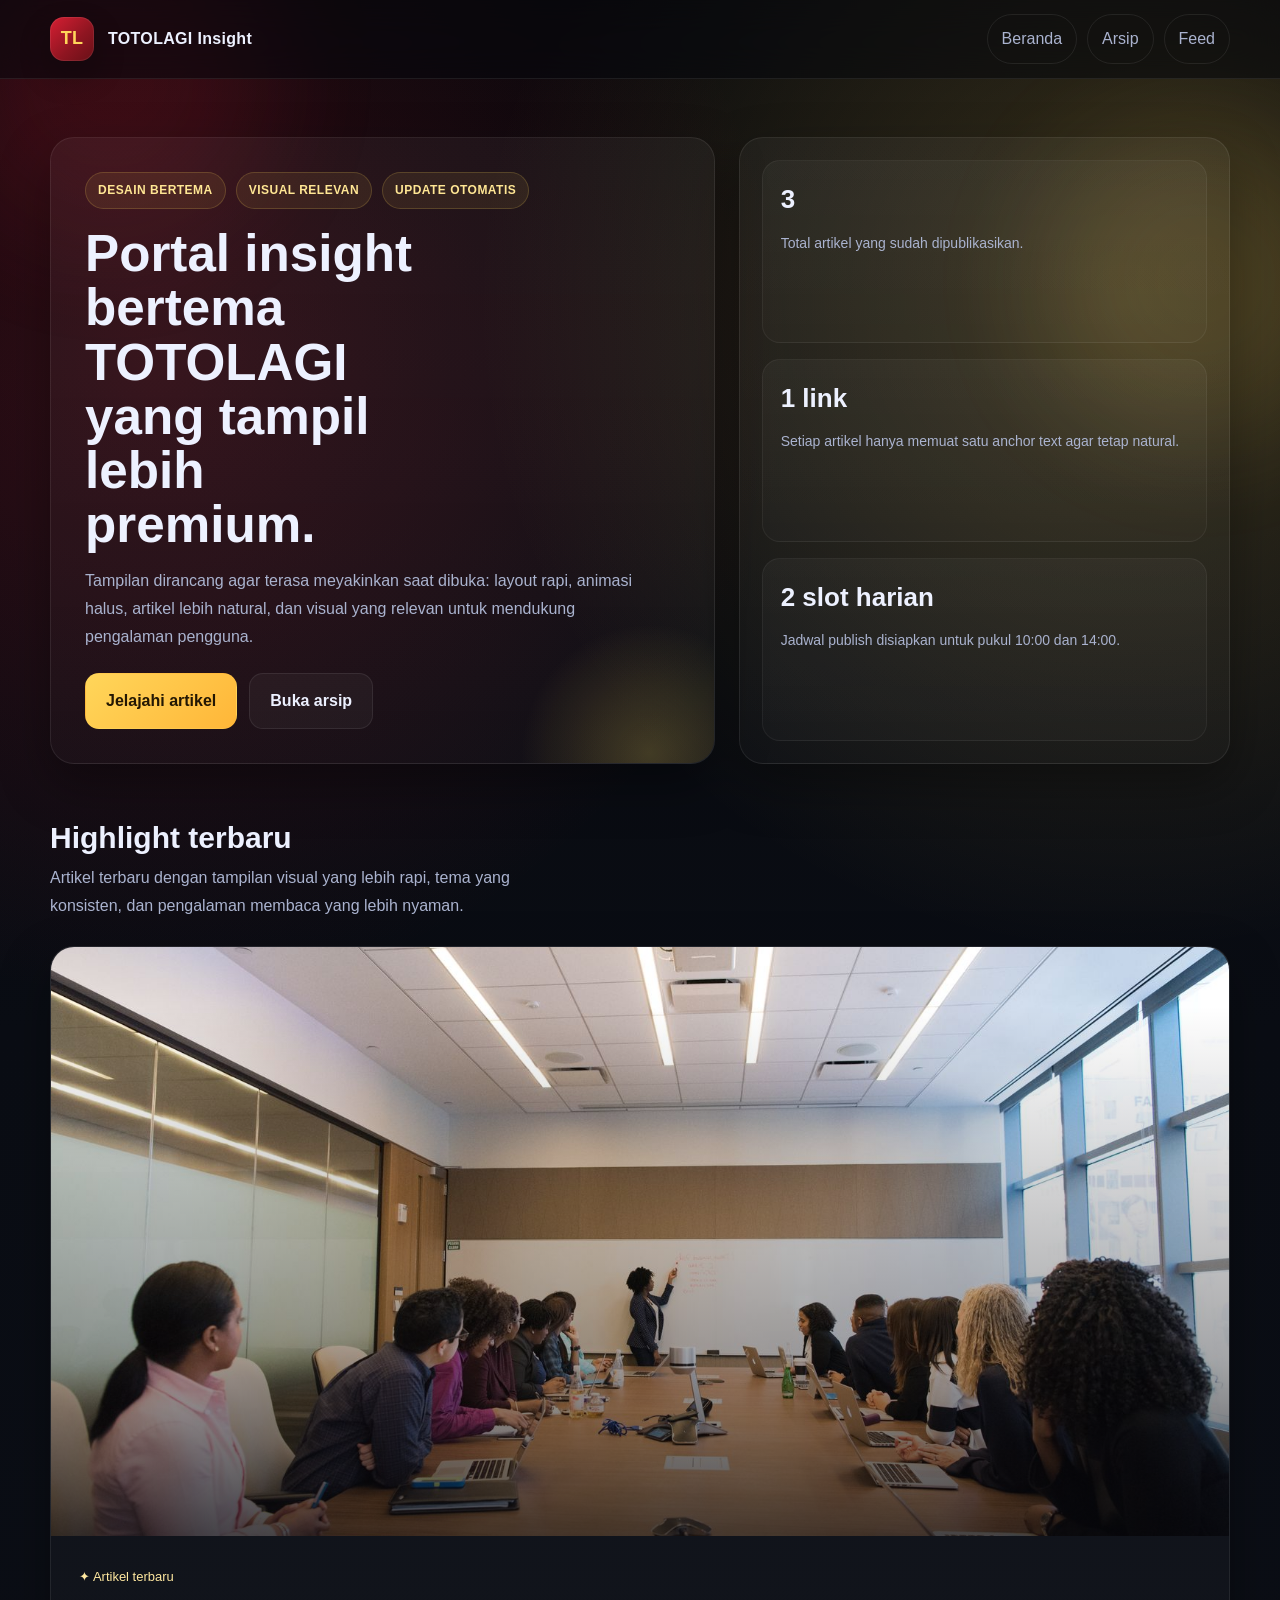
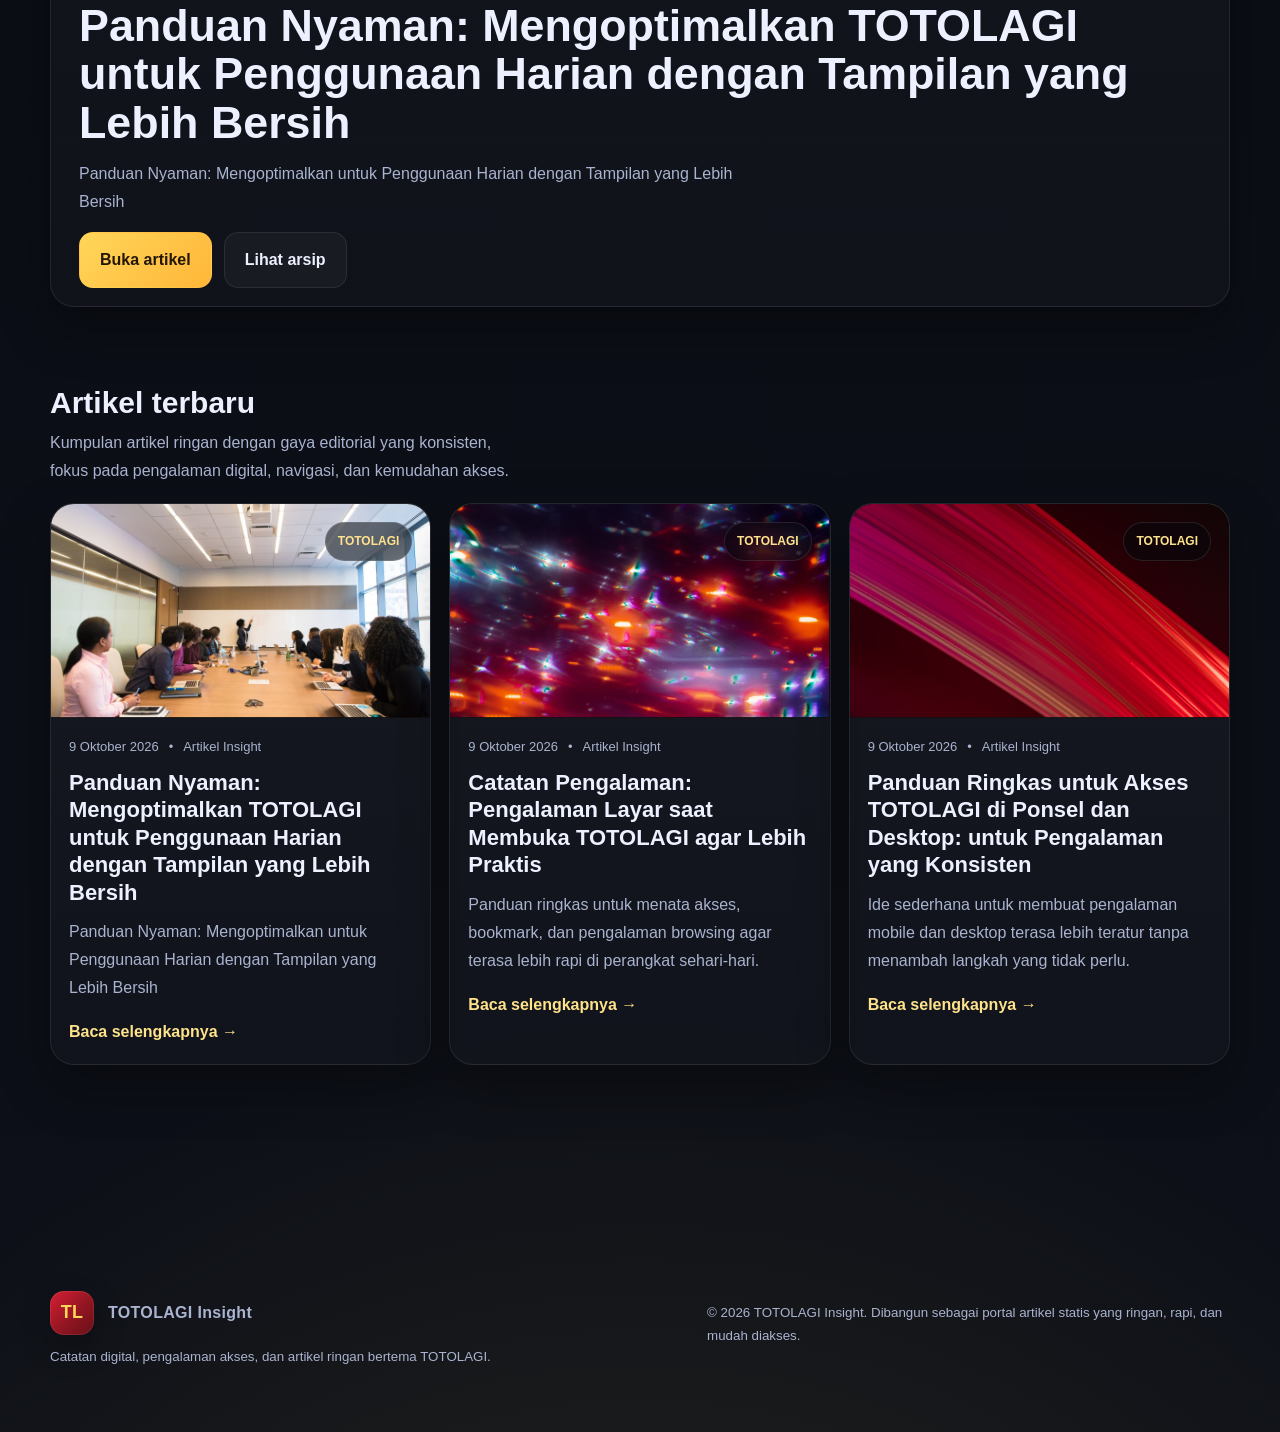
==== index.html @ 8c3c1cea "Publish: Panduan Nyaman: Mengoptimalkan TOTOLAGI untuk Penggunaan Harian dengan Tampilan yang Lebih " ====
<!doctype html><html lang="id-ID"><head><meta charset="utf-8"><meta name="viewport" content="width=device-width,initial-scale=1"><title>TOTOLAGI Insight</title><meta name="description" content="Portal artikel bertema TOTOLAGI dengan tampilan yang rapi, visual relevan, dan pengalaman membaca yang ringan."><meta name="robots" content="index,follow,max-image-preview:large,max-snippet:-1,max-video-preview:-1"><link rel="canonical" href="https://pphokipromo.github.io/bl/"><meta property="og:type" content="article"><meta property="og:title" content="TOTOLAGI Insight"><meta property="og:description" content="Portal artikel bertema TOTOLAGI dengan tampilan yang rapi, visual relevan, dan pengalaman membaca yang ringan."><meta property="og:url" content="https://pphokipromo.github.io/bl/"><meta property="og:image" content="https://pphokipromo.github.io/bl/assets/images/visual-003.jpg"><meta property="og:site_name" content="TOTOLAGI Insight"><meta name="twitter:card" content="summary_large_image"><meta name="twitter:title" content="TOTOLAGI Insight"><meta name="twitter:description" content="Portal artikel bertema TOTOLAGI dengan tampilan yang rapi, visual relevan, dan pengalaman membaca yang ringan."><meta name="twitter:image" content="https://pphokipromo.github.io/bl/assets/images/visual-003.jpg"><link rel="icon" href="https://pphokipromo.github.io/bl/assets/favicon.svg"><link rel="stylesheet" href="https://pphokipromo.github.io/bl/assets/style.css"></head><body><div class="progress"></div><header class="topbar"><div class="wrap nav"><a class="brand" href="https://pphokipromo.github.io/bl/"><span class="logo">TL</span><span>TOTOLAGI Insight</span></a><nav class="navlinks"><a href="https://pphokipromo.github.io/bl/">Beranda</a><a href="https://pphokipromo.github.io/bl/arsip.html">Arsip</a><a href="https://pphokipromo.github.io/bl/feed.xml">Feed</a></nav></div></header><main><section class="hero"><div class="wrap hero-grid"><div class="hero-main reveal"><div class="badges"><span>Desain bertema</span><span>Visual relevan</span><span>Update otomatis</span></div><h1>Portal insight bertema TOTOLAGI yang tampil lebih premium.</h1><p>Tampilan dirancang agar terasa meyakinkan saat dibuka: layout rapi, animasi halus, artikel lebih natural, dan visual yang relevan untuk mendukung pengalaman pengguna.</p><div class="hero-cta"><a class="btn btn-primary" href="#artikel">Jelajahi artikel</a><a class="btn btn-secondary" href="https://pphokipromo.github.io/bl/arsip.html">Buka arsip</a></div></div><div class="hero-side reveal"><div class="metric"><b>3</b><span>Total artikel yang sudah dipublikasikan.</span></div><div class="metric"><b>1 link</b><span>Setiap artikel hanya memuat satu anchor text agar tetap natural.</span></div><div class="metric"><b>2 slot harian</b><span>Jadwal publish disiapkan untuk pukul 10:00 dan 14:00.</span></div></div></div></section><section class="section wrap"><div class="section-head"><div><h2>Highlight terbaru</h2><p>Artikel terbaru dengan tampilan visual yang lebih rapi, tema yang konsisten, dan pengalaman membaca yang lebih nyaman.</p></div></div><div class="article-shell reveal"><div class="article-cover"><img src="https://pphokipromo.github.io/bl/assets/images/visual-003.jpg" alt="Panduan Nyaman: Mengoptimalkan TOTOLAGI untuk Penggunaan Harian dengan Tampilan yang Lebih Bersih"></div><div class="article-head"><div class="kicker">✦ Artikel terbaru</div><h1>Panduan Nyaman: Mengoptimalkan TOTOLAGI untuk Penggunaan Harian dengan Tampilan yang Lebih Bersih</h1><p class="dek">Panduan Nyaman: Mengoptimalkan untuk Penggunaan Harian dengan Tampilan yang Lebih Bersih</p><div class="hero-cta" style="margin-top:16px"><a class="btn btn-primary" href="https://pphokipromo.github.io/bl/posts/panduan-nyaman-mengoptimalkan-totolagi-untuk-penggunaan-harian-dengan-tampilan-yang-lebih-bersih.html">Buka artikel</a><a class="btn btn-secondary" href="https://pphokipromo.github.io/bl/arsip.html">Lihat arsip</a></div></div></div></section><section class="section wrap" id="artikel"><div class="section-head"><div><h2>Artikel terbaru</h2><p>Kumpulan artikel ringan dengan gaya editorial yang konsisten, fokus pada pengalaman digital, navigasi, dan kemudahan akses.</p></div></div><div class="grid"><article class="card reveal"><a href="https://pphokipromo.github.io/bl/posts/panduan-nyaman-mengoptimalkan-totolagi-untuk-penggunaan-harian-dengan-tampilan-yang-lebih-bersih.html"><div class="thumb"><div class="float-chip"><span>TOTOLAGI</span></div><img loading="lazy" src="https://pphokipromo.github.io/bl/assets/images/visual-003.jpg" alt="Panduan Nyaman: Mengoptimalkan TOTOLAGI untuk Penggunaan Harian dengan Tampilan yang Lebih Bersih"></div><div class="card-body"><div class="meta"><span>9 Oktober 2026</span><span>•</span><span>Artikel Insight</span></div><h3 class="title">Panduan Nyaman: Mengoptimalkan TOTOLAGI untuk Penggunaan Harian dengan Tampilan yang Lebih Bersih</h3><p class="excerpt">Panduan Nyaman: Mengoptimalkan untuk Penggunaan Harian dengan Tampilan yang Lebih Bersih</p><span class="read">Baca selengkapnya →</span></div></a></article><article class="card reveal"><a href="https://pphokipromo.github.io/bl/posts/catatan-pengalaman-pengalaman-layar-saat-membuka-totolagi-agar-lebih-praktis.html"><div class="thumb"><div class="float-chip"><span>TOTOLAGI</span></div><img loading="lazy" src="https://pphokipromo.github.io/bl/assets/images/visual-02.jpg" alt="Catatan Pengalaman: Pengalaman Layar saat Membuka TOTOLAGI agar Lebih Praktis"></div><div class="card-body"><div class="meta"><span>9 Oktober 2026</span><span>•</span><span>Artikel Insight</span></div><h3 class="title">Catatan Pengalaman: Pengalaman Layar saat Membuka TOTOLAGI agar Lebih Praktis</h3><p class="excerpt">Panduan ringkas untuk menata akses, bookmark, dan pengalaman browsing agar terasa lebih rapi di perangkat sehari-hari.</p><span class="read">Baca selengkapnya →</span></div></a></article><article class="card reveal"><a href="https://pphokipromo.github.io/bl/posts/panduan-ringkas-untuk-akses-totolagi-di-ponsel-dan-desktop-untuk-pengalaman-yang-konsisten.html"><div class="thumb"><div class="float-chip"><span>TOTOLAGI</span></div><img loading="lazy" src="https://pphokipromo.github.io/bl/assets/images/visual-01.jpg" alt="Panduan Ringkas untuk Akses TOTOLAGI di Ponsel dan Desktop: untuk Pengalaman yang Konsisten"></div><div class="card-body"><div class="meta"><span>9 Oktober 2026</span><span>•</span><span>Artikel Insight</span></div><h3 class="title">Panduan Ringkas untuk Akses TOTOLAGI di Ponsel dan Desktop: untuk Pengalaman yang Konsisten</h3><p class="excerpt">Ide sederhana untuk membuat pengalaman mobile dan desktop terasa lebih teratur tanpa menambah langkah yang tidak perlu.</p><span class="read">Baca selengkapnya →</span></div></a></article></div><div class="cta-band reveal"><div><h3>Tampilan yang lebih rapi, ritme yang lebih natural</h3><p>Setiap halaman dibuat agar ringan dibuka, mudah dibaca, dan tetap terasa tematik.</p></div><a class="btn btn-primary" href="https://pphokipromo.github.io/bl/arsip.html">Lihat semua artikel</a></div></section></main><footer class="footer"><div class="wrap footer-grid"><div><div class="brand"><span class="logo">TL</span><span>TOTOLAGI Insight</span></div><small>Catatan digital, pengalaman akses, dan artikel ringan bertema TOTOLAGI.</small></div><div><small>© 2026 TOTOLAGI Insight. Dibangun sebagai portal artikel statis yang ringan, rapi, dan mudah diakses.</small></div></div></footer><script src="https://pphokipromo.github.io/bl/assets/app.js"></script></body></html>
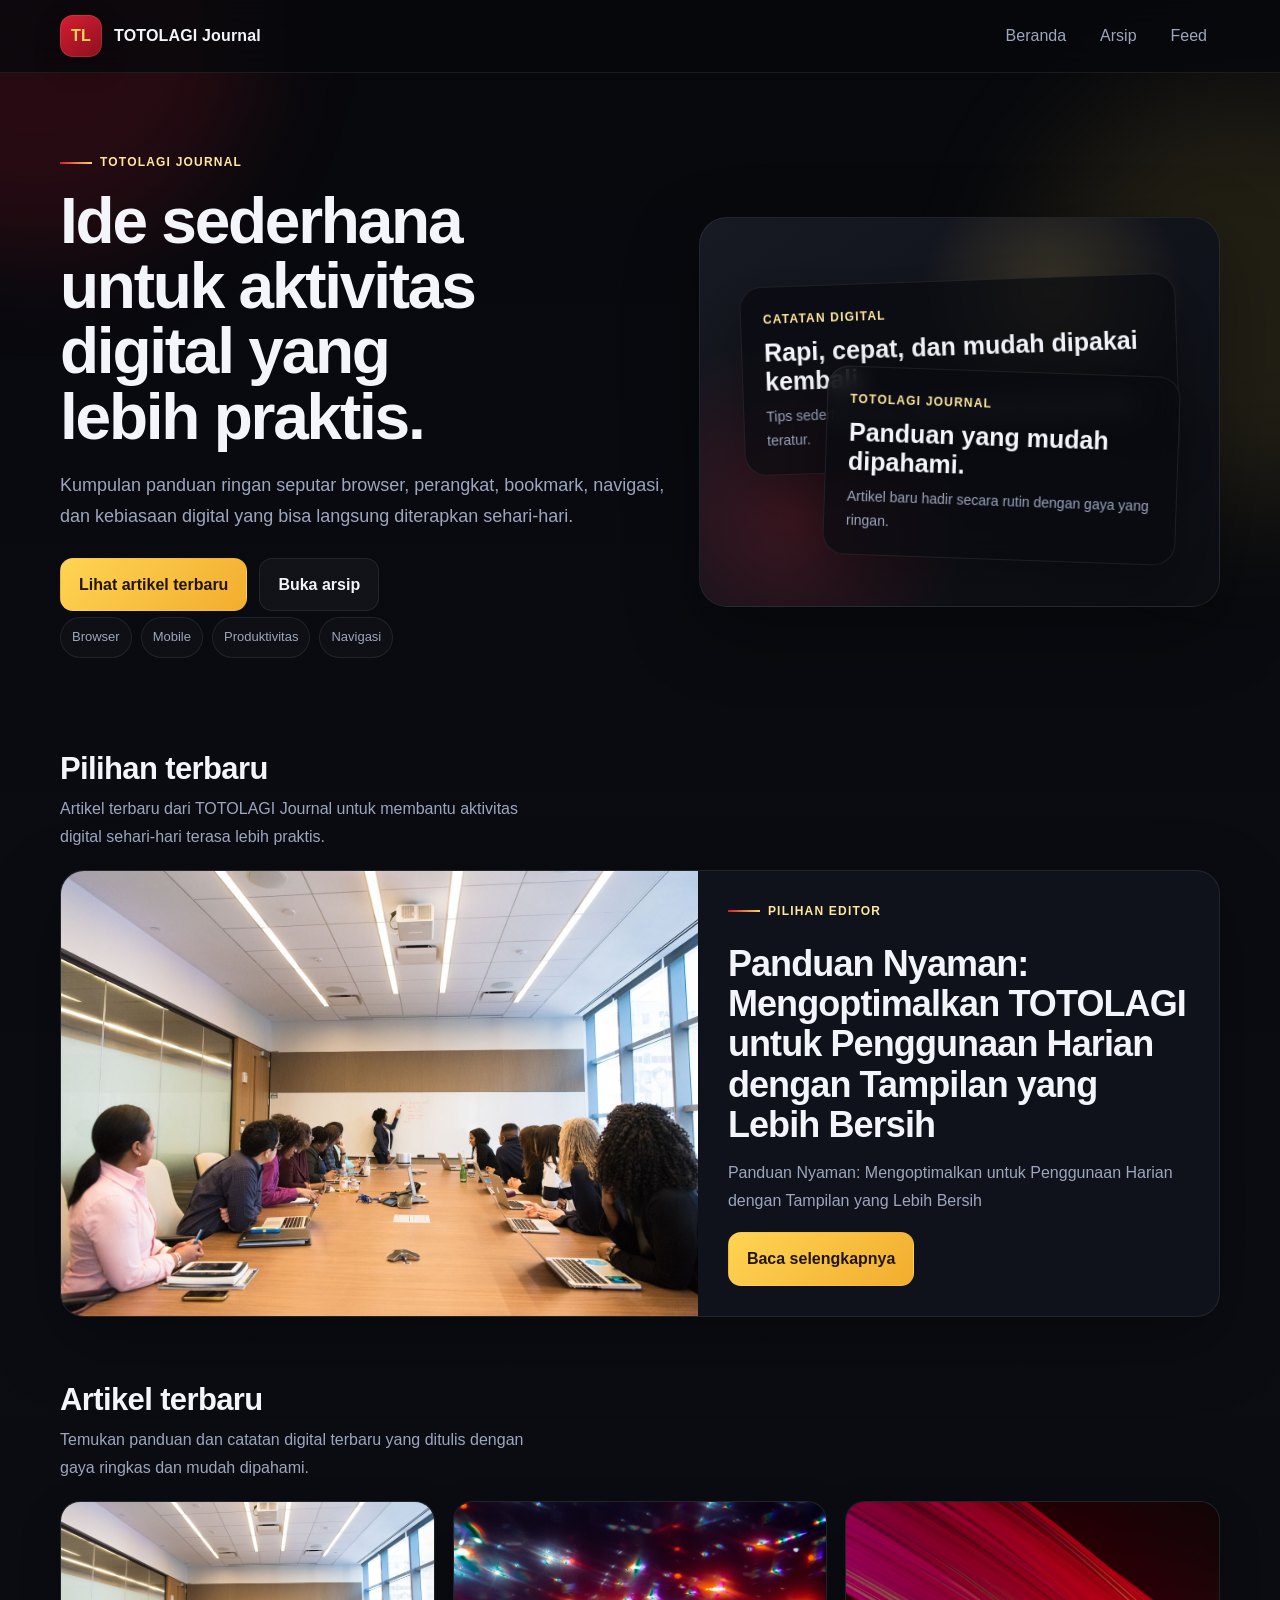
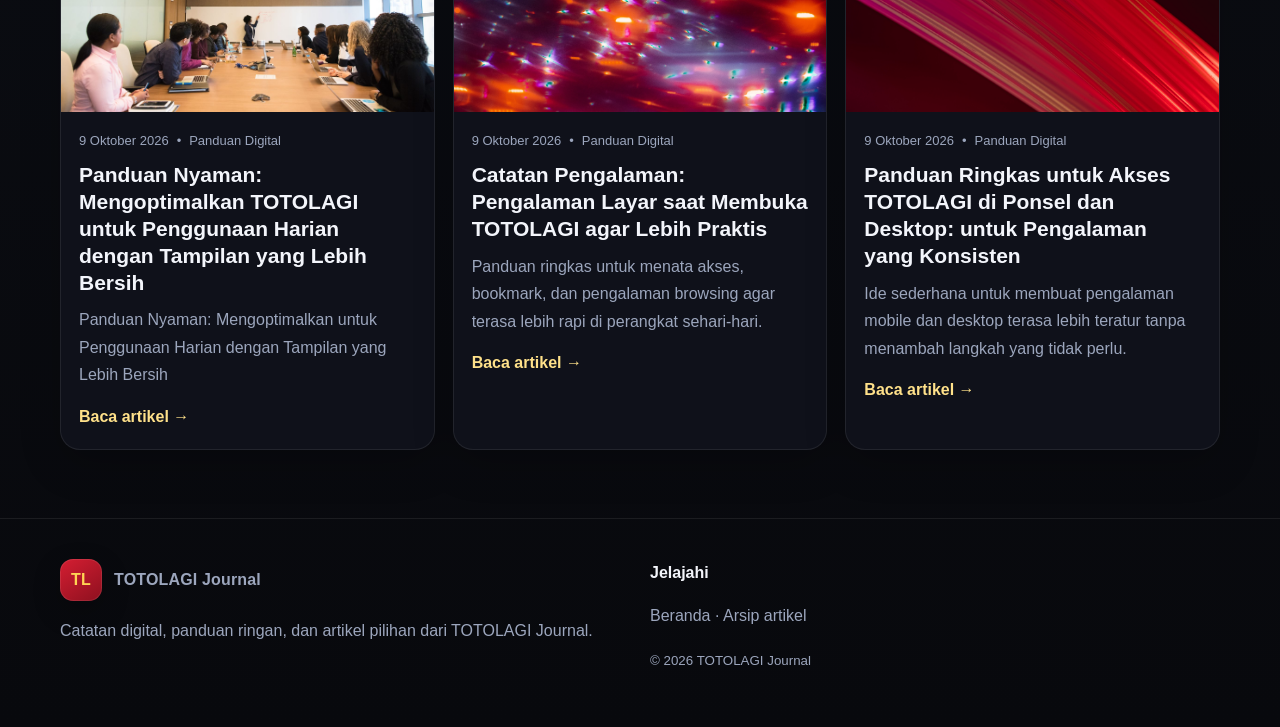
==== commit 192da7b7: "Rebuild public site design" ====
--- a/index.html
+++ b/index.html
@@ -1 +1 @@
-<!doctype html><html lang="id-ID"><head><meta charset="utf-8"><meta name="viewport" content="width=device-width,initial-scale=1"><title>TOTOLAGI Insight</title><meta name="description" content="Portal artikel bertema TOTOLAGI dengan tampilan yang rapi, visual relevan, dan pengalaman membaca yang ringan."><meta name="robots" content="index,follow,max-image-preview:large,max-snippet:-1,max-video-preview:-1"><link rel="canonical" href="https://pphokipromo.github.io/bl/"><meta property="og:type" content="article"><meta property="og:title" content="TOTOLAGI Insight"><meta property="og:description" content="Portal artikel bertema TOTOLAGI dengan tampilan yang rapi, visual relevan, dan pengalaman membaca yang ringan."><meta property="og:url" content="https://pphokipromo.github.io/bl/"><meta property="og:image" content="https://pphokipromo.github.io/bl/assets/images/visual-003.jpg"><meta property="og:site_name" content="TOTOLAGI Insight"><meta name="twitter:card" content="summary_large_image"><meta name="twitter:title" content="TOTOLAGI Insight"><meta name="twitter:description" content="Portal artikel bertema TOTOLAGI dengan tampilan yang rapi, visual relevan, dan pengalaman membaca yang ringan."><meta name="twitter:image" content="https://pphokipromo.github.io/bl/assets/images/visual-003.jpg"><link rel="icon" href="https://pphokipromo.github.io/bl/assets/favicon.svg"><link rel="stylesheet" href="https://pphokipromo.github.io/bl/assets/style.css"></head><body><div class="progress"></div><header class="topbar"><div class="wrap nav"><a class="brand" href="https://pphokipromo.github.io/bl/"><span class="logo">TL</span><span>TOTOLAGI Insight</span></a><nav class="navlinks"><a href="https://pphokipromo.github.io/bl/">Beranda</a><a href="https://pphokipromo.github.io/bl/arsip.html">Arsip</a><a href="https://pphokipromo.github.io/bl/feed.xml">Feed</a></nav></div></header><main><section class="hero"><div class="wrap hero-grid"><div class="hero-main reveal"><div class="badges"><span>Desain bertema</span><span>Visual relevan</span><span>Update otomatis</span></div><h1>Portal insight bertema TOTOLAGI yang tampil lebih premium.</h1><p>Tampilan dirancang agar terasa meyakinkan saat dibuka: layout rapi, animasi halus, artikel lebih natural, dan visual yang relevan untuk mendukung pengalaman pengguna.</p><div class="hero-cta"><a class="btn btn-primary" href="#artikel">Jelajahi artikel</a><a class="btn btn-secondary" href="https://pphokipromo.github.io/bl/arsip.html">Buka arsip</a></div></div><div class="hero-side reveal"><div class="metric"><b>3</b><span>Total artikel yang sudah dipublikasikan.</span></div><div class="metric"><b>1 link</b><span>Setiap artikel hanya memuat satu anchor text agar tetap natural.</span></div><div class="metric"><b>2 slot harian</b><span>Jadwal publish disiapkan untuk pukul 10:00 dan 14:00.</span></div></div></div></section><section class="section wrap"><div class="section-head"><div><h2>Highlight terbaru</h2><p>Artikel terbaru dengan tampilan visual yang lebih rapi, tema yang konsisten, dan pengalaman membaca yang lebih nyaman.</p></div></div><div class="article-shell reveal"><div class="article-cover"><img src="https://pphokipromo.github.io/bl/assets/images/visual-003.jpg" alt="Panduan Nyaman: Mengoptimalkan TOTOLAGI untuk Penggunaan Harian dengan Tampilan yang Lebih Bersih"></div><div class="article-head"><div class="kicker">✦ Artikel terbaru</div><h1>Panduan Nyaman: Mengoptimalkan TOTOLAGI untuk Penggunaan Harian dengan Tampilan yang Lebih Bersih</h1><p class="dek">Panduan Nyaman: Mengoptimalkan untuk Penggunaan Harian dengan Tampilan yang Lebih Bersih</p><div class="hero-cta" style="margin-top:16px"><a class="btn btn-primary" href="https://pphokipromo.github.io/bl/posts/panduan-nyaman-mengoptimalkan-totolagi-untuk-penggunaan-harian-dengan-tampilan-yang-lebih-bersih.html">Buka artikel</a><a class="btn btn-secondary" href="https://pphokipromo.github.io/bl/arsip.html">Lihat arsip</a></div></div></div></section><section class="section wrap" id="artikel"><div class="section-head"><div><h2>Artikel terbaru</h2><p>Kumpulan artikel ringan dengan gaya editorial yang konsisten, fokus pada pengalaman digital, navigasi, dan kemudahan akses.</p></div></div><div class="grid"><article class="card reveal"><a href="https://pphokipromo.github.io/bl/posts/panduan-nyaman-mengoptimalkan-totolagi-untuk-penggunaan-harian-dengan-tampilan-yang-lebih-bersih.html"><div class="thumb"><div class="float-chip"><span>TOTOLAGI</span></div><img loading="lazy" src="https://pphokipromo.github.io/bl/assets/images/visual-003.jpg" alt="Panduan Nyaman: Mengoptimalkan TOTOLAGI untuk Penggunaan Harian dengan Tampilan yang Lebih Bersih"></div><div class="card-body"><div class="meta"><span>9 Oktober 2026</span><span>•</span><span>Artikel Insight</span></div><h3 class="title">Panduan Nyaman: Mengoptimalkan TOTOLAGI untuk Penggunaan Harian dengan Tampilan yang Lebih Bersih</h3><p class="excerpt">Panduan Nyaman: Mengoptimalkan untuk Penggunaan Harian dengan Tampilan yang Lebih Bersih</p><span class="read">Baca selengkapnya →</span></div></a></article><article class="card reveal"><a href="https://pphokipromo.github.io/bl/posts/catatan-pengalaman-pengalaman-layar-saat-membuka-totolagi-agar-lebih-praktis.html"><div class="thumb"><div class="float-chip"><span>TOTOLAGI</span></div><img loading="lazy" src="https://pphokipromo.github.io/bl/assets/images/visual-02.jpg" alt="Catatan Pengalaman: Pengalaman Layar saat Membuka TOTOLAGI agar Lebih Praktis"></div><div class="card-body"><div class="meta"><span>9 Oktober 2026</span><span>•</span><span>Artikel Insight</span></div><h3 class="title">Catatan Pengalaman: Pengalaman Layar saat Membuka TOTOLAGI agar Lebih Praktis</h3><p class="excerpt">Panduan ringkas untuk menata akses, bookmark, dan pengalaman browsing agar terasa lebih rapi di perangkat sehari-hari.</p><span class="read">Baca selengkapnya →</span></div></a></article><article class="card reveal"><a href="https://pphokipromo.github.io/bl/posts/panduan-ringkas-untuk-akses-totolagi-di-ponsel-dan-desktop-untuk-pengalaman-yang-konsisten.html"><div class="thumb"><div class="float-chip"><span>TOTOLAGI</span></div><img loading="lazy" src="https://pphokipromo.github.io/bl/assets/images/visual-01.jpg" alt="Panduan Ringkas untuk Akses TOTOLAGI di Ponsel dan Desktop: untuk Pengalaman yang Konsisten"></div><div class="card-body"><div class="meta"><span>9 Oktober 2026</span><span>•</span><span>Artikel Insight</span></div><h3 class="title">Panduan Ringkas untuk Akses TOTOLAGI di Ponsel dan Desktop: untuk Pengalaman yang Konsisten</h3><p class="excerpt">Ide sederhana untuk membuat pengalaman mobile dan desktop terasa lebih teratur tanpa menambah langkah yang tidak perlu.</p><span class="read">Baca selengkapnya →</span></div></a></article></div><div class="cta-band reveal"><div><h3>Tampilan yang lebih rapi, ritme yang lebih natural</h3><p>Setiap halaman dibuat agar ringan dibuka, mudah dibaca, dan tetap terasa tematik.</p></div><a class="btn btn-primary" href="https://pphokipromo.github.io/bl/arsip.html">Lihat semua artikel</a></div></section></main><footer class="footer"><div class="wrap footer-grid"><div><div class="brand"><span class="logo">TL</span><span>TOTOLAGI Insight</span></div><small>Catatan digital, pengalaman akses, dan artikel ringan bertema TOTOLAGI.</small></div><div><small>© 2026 TOTOLAGI Insight. Dibangun sebagai portal artikel statis yang ringan, rapi, dan mudah diakses.</small></div></div></footer><script src="https://pphokipromo.github.io/bl/assets/app.js"></script></body></html>+<!doctype html><html lang="id-ID"><head><meta charset="utf-8"><meta name="viewport" content="width=device-width,initial-scale=1"><title>TOTOLAGI Journal — Panduan & Catatan Digital</title><meta name="description" content="Panduan ringan, catatan digital, dan artikel pilihan untuk pengalaman online yang lebih praktis."><meta name="robots" content="index,follow,max-image-preview:large,max-snippet:-1,max-video-preview:-1"><link rel="canonical" href="https://pphokipromo.github.io/bl/"><meta property="og:type" content="article"><meta property="og:title" content="TOTOLAGI Journal"><meta property="og:description" content="Panduan ringan, catatan digital, dan artikel pilihan untuk pengalaman online yang lebih praktis."><meta property="og:url" content="https://pphokipromo.github.io/bl/"><meta property="og:image" content="https://pphokipromo.github.io/bl/assets/images/visual-003.jpg"><meta property="og:site_name" content="TOTOLAGI Journal"><meta name="twitter:card" content="summary_large_image"><link rel="icon" href="https://pphokipromo.github.io/bl/assets/favicon.svg"><link rel="stylesheet" href="https://pphokipromo.github.io/bl/assets/style.css?v=9323d5d857"></head><body><div class="progress"></div><header class="topbar"><div class="wrap nav"><a class="brand" href="https://pphokipromo.github.io/bl/"><span class="brandmark">TL</span><span>TOTOLAGI Journal</span></a><nav class="navlinks"><a href="https://pphokipromo.github.io/bl/">Beranda</a><a href="https://pphokipromo.github.io/bl/arsip.html">Arsip</a><a href="https://pphokipromo.github.io/bl/feed.xml">Feed</a></nav></div></header><main><section class="hero"><div class="wrap hero-grid"><div class="reveal"><div class="eyebrow">TOTOLAGI Journal</div><h1>Ide sederhana untuk aktivitas digital yang lebih praktis.</h1><p>Kumpulan panduan ringan seputar browser, perangkat, bookmark, navigasi, dan kebiasaan digital yang bisa langsung diterapkan sehari-hari.</p><div class="hero-actions"><a class="btn btn-primary" href="#artikel">Lihat artikel terbaru</a><a class="btn btn-ghost" href="https://pphokipromo.github.io/bl/arsip.html">Buka arsip</a></div><div class="topic-row"><span class="topic">Browser</span><span class="topic">Mobile</span><span class="topic">Produktivitas</span><span class="topic">Navigasi</span></div></div><div class="hero-visual reveal"><div class="visual-card"><div class="visual-label">Catatan digital</div><h3>Rapi, cepat, dan mudah dipakai kembali.</h3><p>Tips sederhana untuk membuat aktivitas online terasa lebih teratur.</p></div><div class="visual-card small"><div class="visual-label">TOTOLAGI Journal</div><h3>Panduan yang mudah dipahami.</h3><p>Artikel baru hadir secara rutin dengan gaya yang ringan.</p></div></div></div></section><section class="section wrap"><div class="section-head"><div><h2>Pilihan terbaru</h2><p>Artikel terbaru dari TOTOLAGI Journal untuk membantu aktivitas digital sehari-hari terasa lebih praktis.</p></div></div><article class="featured reveal"><div class="featured-media"><img src="https://pphokipromo.github.io/bl/assets/images/visual-003.jpg" alt="Panduan Nyaman: Mengoptimalkan TOTOLAGI untuk Penggunaan Harian dengan Tampilan yang Lebih Bersih"></div><div class="featured-copy"><div class="eyebrow">Pilihan editor</div><h2>Panduan Nyaman: Mengoptimalkan TOTOLAGI untuk Penggunaan Harian dengan Tampilan yang Lebih Bersih</h2><p>Panduan Nyaman: Mengoptimalkan untuk Penggunaan Harian dengan Tampilan yang Lebih Bersih</p><div><a class="btn btn-primary" href="https://pphokipromo.github.io/bl/posts/panduan-nyaman-mengoptimalkan-totolagi-untuk-penggunaan-harian-dengan-tampilan-yang-lebih-bersih.html">Baca selengkapnya</a></div></div></article></section><section class="section wrap" id="artikel"><div class="section-head"><div><h2>Artikel terbaru</h2><p>Temukan panduan dan catatan digital terbaru yang ditulis dengan gaya ringkas dan mudah dipahami.</p></div></div><div class="grid"><article class="card reveal"><a href="https://pphokipromo.github.io/bl/posts/panduan-nyaman-mengoptimalkan-totolagi-untuk-penggunaan-harian-dengan-tampilan-yang-lebih-bersih.html"><div class="thumb"><img loading="lazy" src="https://pphokipromo.github.io/bl/assets/images/visual-003.jpg" alt="Panduan Nyaman: Mengoptimalkan TOTOLAGI untuk Penggunaan Harian dengan Tampilan yang Lebih Bersih"></div><div class="card-body"><div class="meta"><span>9 Oktober 2026</span><span>•</span><span>Panduan Digital</span></div><h3 class="title">Panduan Nyaman: Mengoptimalkan TOTOLAGI untuk Penggunaan Harian dengan Tampilan yang Lebih Bersih</h3><p class="excerpt">Panduan Nyaman: Mengoptimalkan untuk Penggunaan Harian dengan Tampilan yang Lebih Bersih</p><span class="read">Baca artikel →</span></div></a></article><article class="card reveal"><a href="https://pphokipromo.github.io/bl/posts/catatan-pengalaman-pengalaman-layar-saat-membuka-totolagi-agar-lebih-praktis.html"><div class="thumb"><img loading="lazy" src="https://pphokipromo.github.io/bl/assets/images/visual-02.jpg" alt="Catatan Pengalaman: Pengalaman Layar saat Membuka TOTOLAGI agar Lebih Praktis"></div><div class="card-body"><div class="meta"><span>9 Oktober 2026</span><span>•</span><span>Panduan Digital</span></div><h3 class="title">Catatan Pengalaman: Pengalaman Layar saat Membuka TOTOLAGI agar Lebih Praktis</h3><p class="excerpt">Panduan ringkas untuk menata akses, bookmark, dan pengalaman browsing agar terasa lebih rapi di perangkat sehari-hari.</p><span class="read">Baca artikel →</span></div></a></article><article class="card reveal"><a href="https://pphokipromo.github.io/bl/posts/panduan-ringkas-untuk-akses-totolagi-di-ponsel-dan-desktop-untuk-pengalaman-yang-konsisten.html"><div class="thumb"><img loading="lazy" src="https://pphokipromo.github.io/bl/assets/images/visual-01.jpg" alt="Panduan Ringkas untuk Akses TOTOLAGI di Ponsel dan Desktop: untuk Pengalaman yang Konsisten"></div><div class="card-body"><div class="meta"><span>9 Oktober 2026</span><span>•</span><span>Panduan Digital</span></div><h3 class="title">Panduan Ringkas untuk Akses TOTOLAGI di Ponsel dan Desktop: untuk Pengalaman yang Konsisten</h3><p class="excerpt">Ide sederhana untuk membuat pengalaman mobile dan desktop terasa lebih teratur tanpa menambah langkah yang tidak perlu.</p><span class="read">Baca artikel →</span></div></a></article></div></section></main><footer class="footer"><div class="wrap footer-grid"><div><div class="brand"><span class="brandmark">TL</span><span>TOTOLAGI Journal</span></div><p>Catatan digital, panduan ringan, dan artikel pilihan dari TOTOLAGI Journal.</p></div><div><strong>Jelajahi</strong><p><a href="https://pphokipromo.github.io/bl/">Beranda</a> · <a href="https://pphokipromo.github.io/bl/arsip.html">Arsip artikel</a></p><small>© 2026 TOTOLAGI Journal</small></div></div></footer><script src="https://pphokipromo.github.io/bl/assets/app.js?v=9323d5d857"></script></body></html>
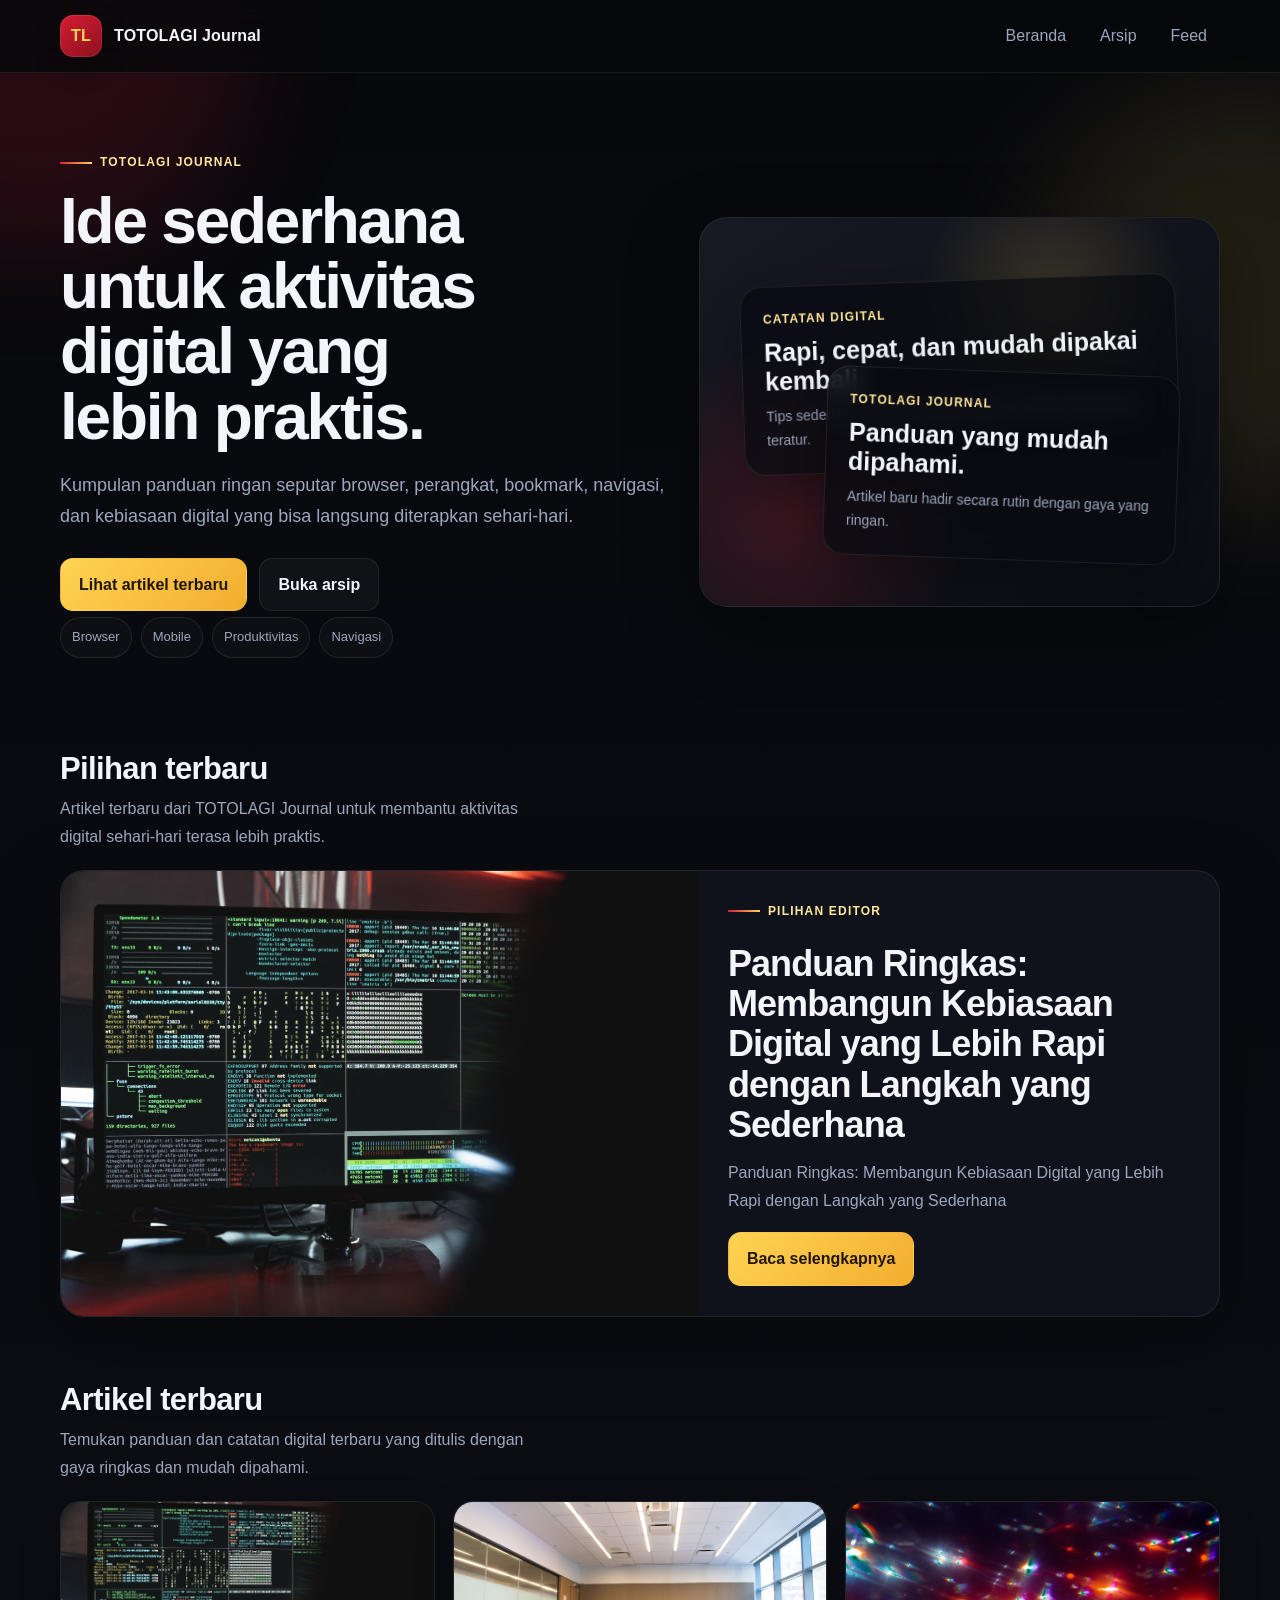
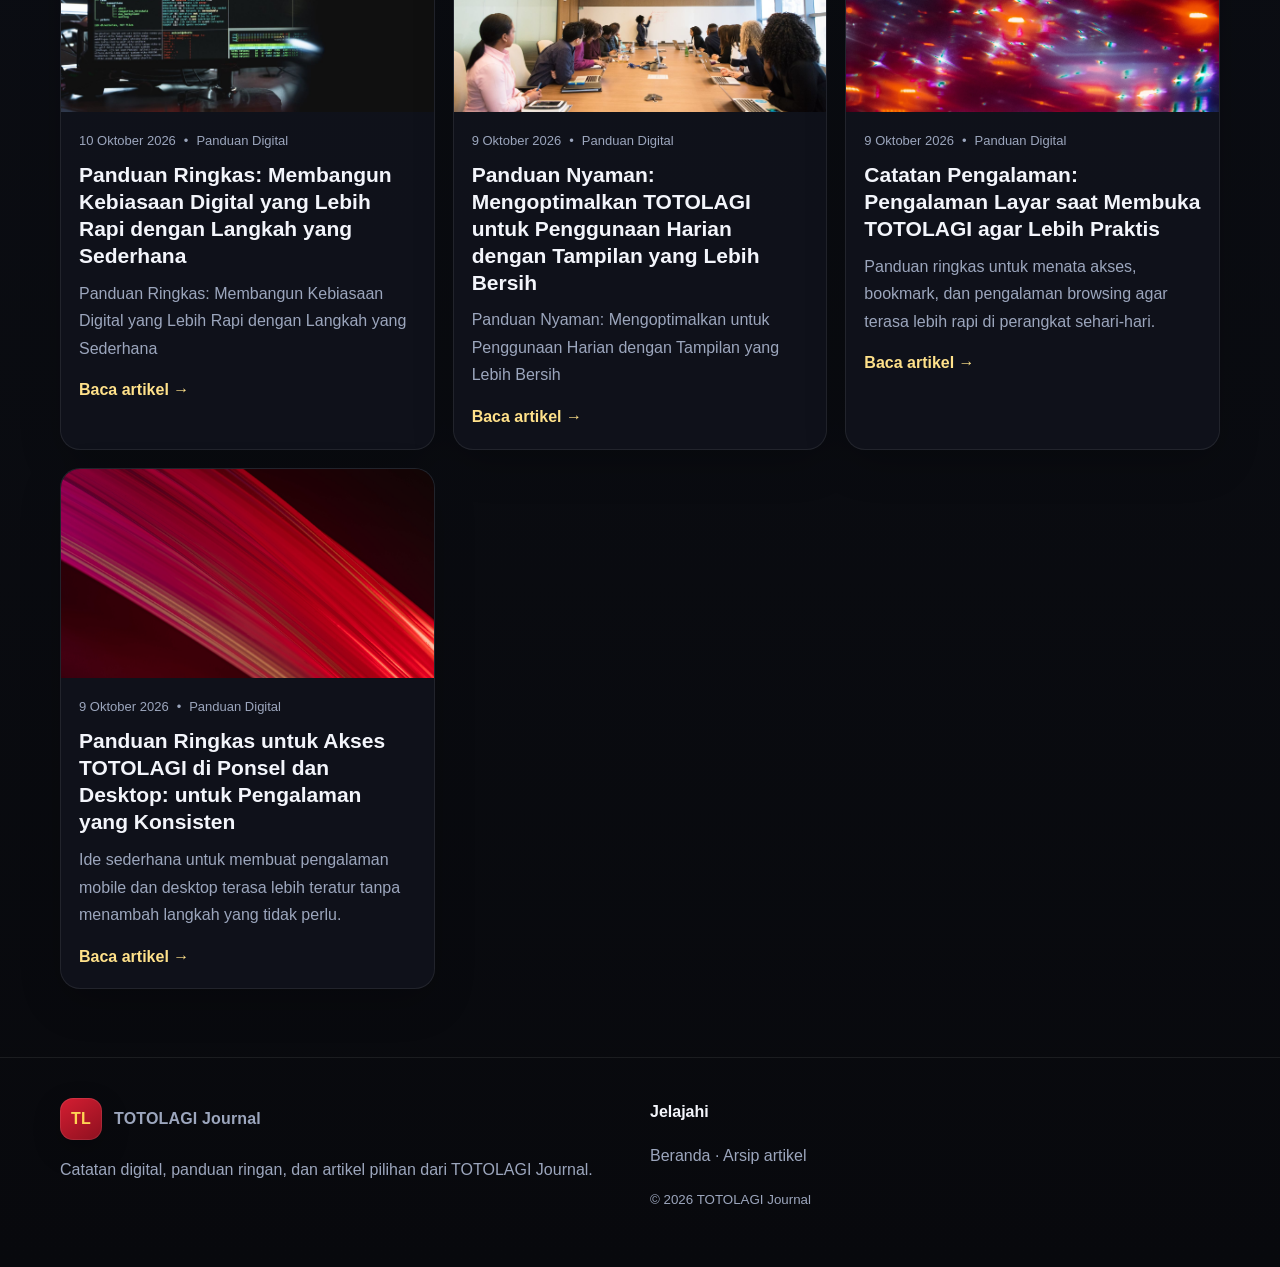
==== commit 75d58329: "Publish: Panduan Ringkas: Membangun Kebiasaan Digital yang Lebih Rapi dengan Langkah yang Sederhana" ====
--- a/index.html
+++ b/index.html
@@ -1 +1 @@
-<!doctype html><html lang="id-ID"><head><meta charset="utf-8"><meta name="viewport" content="width=device-width,initial-scale=1"><title>TOTOLAGI Journal — Panduan & Catatan Digital</title><meta name="description" content="Panduan ringan, catatan digital, dan artikel pilihan untuk pengalaman online yang lebih praktis."><meta name="robots" content="index,follow,max-image-preview:large,max-snippet:-1,max-video-preview:-1"><link rel="canonical" href="https://pphokipromo.github.io/bl/"><meta property="og:type" content="article"><meta property="og:title" content="TOTOLAGI Journal"><meta property="og:description" content="Panduan ringan, catatan digital, dan artikel pilihan untuk pengalaman online yang lebih praktis."><meta property="og:url" content="https://pphokipromo.github.io/bl/"><meta property="og:image" content="https://pphokipromo.github.io/bl/assets/images/visual-003.jpg"><meta property="og:site_name" content="TOTOLAGI Journal"><meta name="twitter:card" content="summary_large_image"><link rel="icon" href="https://pphokipromo.github.io/bl/assets/favicon.svg"><link rel="stylesheet" href="https://pphokipromo.github.io/bl/assets/style.css?v=9323d5d857"></head><body><div class="progress"></div><header class="topbar"><div class="wrap nav"><a class="brand" href="https://pphokipromo.github.io/bl/"><span class="brandmark">TL</span><span>TOTOLAGI Journal</span></a><nav class="navlinks"><a href="https://pphokipromo.github.io/bl/">Beranda</a><a href="https://pphokipromo.github.io/bl/arsip.html">Arsip</a><a href="https://pphokipromo.github.io/bl/feed.xml">Feed</a></nav></div></header><main><section class="hero"><div class="wrap hero-grid"><div class="reveal"><div class="eyebrow">TOTOLAGI Journal</div><h1>Ide sederhana untuk aktivitas digital yang lebih praktis.</h1><p>Kumpulan panduan ringan seputar browser, perangkat, bookmark, navigasi, dan kebiasaan digital yang bisa langsung diterapkan sehari-hari.</p><div class="hero-actions"><a class="btn btn-primary" href="#artikel">Lihat artikel terbaru</a><a class="btn btn-ghost" href="https://pphokipromo.github.io/bl/arsip.html">Buka arsip</a></div><div class="topic-row"><span class="topic">Browser</span><span class="topic">Mobile</span><span class="topic">Produktivitas</span><span class="topic">Navigasi</span></div></div><div class="hero-visual reveal"><div class="visual-card"><div class="visual-label">Catatan digital</div><h3>Rapi, cepat, dan mudah dipakai kembali.</h3><p>Tips sederhana untuk membuat aktivitas online terasa lebih teratur.</p></div><div class="visual-card small"><div class="visual-label">TOTOLAGI Journal</div><h3>Panduan yang mudah dipahami.</h3><p>Artikel baru hadir secara rutin dengan gaya yang ringan.</p></div></div></div></section><section class="section wrap"><div class="section-head"><div><h2>Pilihan terbaru</h2><p>Artikel terbaru dari TOTOLAGI Journal untuk membantu aktivitas digital sehari-hari terasa lebih praktis.</p></div></div><article class="featured reveal"><div class="featured-media"><img src="https://pphokipromo.github.io/bl/assets/images/visual-003.jpg" alt="Panduan Nyaman: Mengoptimalkan TOTOLAGI untuk Penggunaan Harian dengan Tampilan yang Lebih Bersih"></div><div class="featured-copy"><div class="eyebrow">Pilihan editor</div><h2>Panduan Nyaman: Mengoptimalkan TOTOLAGI untuk Penggunaan Harian dengan Tampilan yang Lebih Bersih</h2><p>Panduan Nyaman: Mengoptimalkan untuk Penggunaan Harian dengan Tampilan yang Lebih Bersih</p><div><a class="btn btn-primary" href="https://pphokipromo.github.io/bl/posts/panduan-nyaman-mengoptimalkan-totolagi-untuk-penggunaan-harian-dengan-tampilan-yang-lebih-bersih.html">Baca selengkapnya</a></div></div></article></section><section class="section wrap" id="artikel"><div class="section-head"><div><h2>Artikel terbaru</h2><p>Temukan panduan dan catatan digital terbaru yang ditulis dengan gaya ringkas dan mudah dipahami.</p></div></div><div class="grid"><article class="card reveal"><a href="https://pphokipromo.github.io/bl/posts/panduan-nyaman-mengoptimalkan-totolagi-untuk-penggunaan-harian-dengan-tampilan-yang-lebih-bersih.html"><div class="thumb"><img loading="lazy" src="https://pphokipromo.github.io/bl/assets/images/visual-003.jpg" alt="Panduan Nyaman: Mengoptimalkan TOTOLAGI untuk Penggunaan Harian dengan Tampilan yang Lebih Bersih"></div><div class="card-body"><div class="meta"><span>9 Oktober 2026</span><span>•</span><span>Panduan Digital</span></div><h3 class="title">Panduan Nyaman: Mengoptimalkan TOTOLAGI untuk Penggunaan Harian dengan Tampilan yang Lebih Bersih</h3><p class="excerpt">Panduan Nyaman: Mengoptimalkan untuk Penggunaan Harian dengan Tampilan yang Lebih Bersih</p><span class="read">Baca artikel →</span></div></a></article><article class="card reveal"><a href="https://pphokipromo.github.io/bl/posts/catatan-pengalaman-pengalaman-layar-saat-membuka-totolagi-agar-lebih-praktis.html"><div class="thumb"><img loading="lazy" src="https://pphokipromo.github.io/bl/assets/images/visual-02.jpg" alt="Catatan Pengalaman: Pengalaman Layar saat Membuka TOTOLAGI agar Lebih Praktis"></div><div class="card-body"><div class="meta"><span>9 Oktober 2026</span><span>•</span><span>Panduan Digital</span></div><h3 class="title">Catatan Pengalaman: Pengalaman Layar saat Membuka TOTOLAGI agar Lebih Praktis</h3><p class="excerpt">Panduan ringkas untuk menata akses, bookmark, dan pengalaman browsing agar terasa lebih rapi di perangkat sehari-hari.</p><span class="read">Baca artikel →</span></div></a></article><article class="card reveal"><a href="https://pphokipromo.github.io/bl/posts/panduan-ringkas-untuk-akses-totolagi-di-ponsel-dan-desktop-untuk-pengalaman-yang-konsisten.html"><div class="thumb"><img loading="lazy" src="https://pphokipromo.github.io/bl/assets/images/visual-01.jpg" alt="Panduan Ringkas untuk Akses TOTOLAGI di Ponsel dan Desktop: untuk Pengalaman yang Konsisten"></div><div class="card-body"><div class="meta"><span>9 Oktober 2026</span><span>•</span><span>Panduan Digital</span></div><h3 class="title">Panduan Ringkas untuk Akses TOTOLAGI di Ponsel dan Desktop: untuk Pengalaman yang Konsisten</h3><p class="excerpt">Ide sederhana untuk membuat pengalaman mobile dan desktop terasa lebih teratur tanpa menambah langkah yang tidak perlu.</p><span class="read">Baca artikel →</span></div></a></article></div></section></main><footer class="footer"><div class="wrap footer-grid"><div><div class="brand"><span class="brandmark">TL</span><span>TOTOLAGI Journal</span></div><p>Catatan digital, panduan ringan, dan artikel pilihan dari TOTOLAGI Journal.</p></div><div><strong>Jelajahi</strong><p><a href="https://pphokipromo.github.io/bl/">Beranda</a> · <a href="https://pphokipromo.github.io/bl/arsip.html">Arsip artikel</a></p><small>© 2026 TOTOLAGI Journal</small></div></div></footer><script src="https://pphokipromo.github.io/bl/assets/app.js?v=9323d5d857"></script></body></html>+<!doctype html><html lang="id-ID"><head><meta charset="utf-8"><meta name="viewport" content="width=device-width,initial-scale=1"><title>TOTOLAGI Journal — Panduan & Catatan Digital</title><meta name="description" content="Panduan ringan, catatan digital, dan artikel pilihan untuk pengalaman online yang lebih praktis."><meta name="robots" content="index,follow,max-image-preview:large,max-snippet:-1,max-video-preview:-1"><link rel="canonical" href="https://pphokipromo.github.io/bl/"><meta property="og:type" content="article"><meta property="og:title" content="TOTOLAGI Journal"><meta property="og:description" content="Panduan ringan, catatan digital, dan artikel pilihan untuk pengalaman online yang lebih praktis."><meta property="og:url" content="https://pphokipromo.github.io/bl/"><meta property="og:image" content="https://pphokipromo.github.io/bl/assets/images/visual-004.jpg"><meta property="og:site_name" content="TOTOLAGI Journal"><meta name="twitter:card" content="summary_large_image"><link rel="icon" href="https://pphokipromo.github.io/bl/assets/favicon.svg"><link rel="stylesheet" href="https://pphokipromo.github.io/bl/assets/style.css?v=9323d5d857"></head><body><div class="progress"></div><header class="topbar"><div class="wrap nav"><a class="brand" href="https://pphokipromo.github.io/bl/"><span class="brandmark">TL</span><span>TOTOLAGI Journal</span></a><nav class="navlinks"><a href="https://pphokipromo.github.io/bl/">Beranda</a><a href="https://pphokipromo.github.io/bl/arsip.html">Arsip</a><a href="https://pphokipromo.github.io/bl/feed.xml">Feed</a></nav></div></header><main><section class="hero"><div class="wrap hero-grid"><div class="reveal"><div class="eyebrow">TOTOLAGI Journal</div><h1>Ide sederhana untuk aktivitas digital yang lebih praktis.</h1><p>Kumpulan panduan ringan seputar browser, perangkat, bookmark, navigasi, dan kebiasaan digital yang bisa langsung diterapkan sehari-hari.</p><div class="hero-actions"><a class="btn btn-primary" href="#artikel">Lihat artikel terbaru</a><a class="btn btn-ghost" href="https://pphokipromo.github.io/bl/arsip.html">Buka arsip</a></div><div class="topic-row"><span class="topic">Browser</span><span class="topic">Mobile</span><span class="topic">Produktivitas</span><span class="topic">Navigasi</span></div></div><div class="hero-visual reveal"><div class="visual-card"><div class="visual-label">Catatan digital</div><h3>Rapi, cepat, dan mudah dipakai kembali.</h3><p>Tips sederhana untuk membuat aktivitas online terasa lebih teratur.</p></div><div class="visual-card small"><div class="visual-label">TOTOLAGI Journal</div><h3>Panduan yang mudah dipahami.</h3><p>Artikel baru hadir secara rutin dengan gaya yang ringan.</p></div></div></div></section><section class="section wrap"><div class="section-head"><div><h2>Pilihan terbaru</h2><p>Artikel terbaru dari TOTOLAGI Journal untuk membantu aktivitas digital sehari-hari terasa lebih praktis.</p></div></div><article class="featured reveal"><div class="featured-media"><img src="https://pphokipromo.github.io/bl/assets/images/visual-004.jpg" alt="Panduan Ringkas: Membangun Kebiasaan Digital yang Lebih Rapi dengan Langkah yang Sederhana"></div><div class="featured-copy"><div class="eyebrow">Pilihan editor</div><h2>Panduan Ringkas: Membangun Kebiasaan Digital yang Lebih Rapi dengan Langkah yang Sederhana</h2><p>Panduan Ringkas: Membangun Kebiasaan Digital yang Lebih Rapi dengan Langkah yang Sederhana</p><div><a class="btn btn-primary" href="https://pphokipromo.github.io/bl/posts/panduan-ringkas-membangun-kebiasaan-digital-yang-lebih-rapi-dengan-langkah-yang-sederhana.html">Baca selengkapnya</a></div></div></article></section><section class="section wrap" id="artikel"><div class="section-head"><div><h2>Artikel terbaru</h2><p>Temukan panduan dan catatan digital terbaru yang ditulis dengan gaya ringkas dan mudah dipahami.</p></div></div><div class="grid"><article class="card reveal"><a href="https://pphokipromo.github.io/bl/posts/panduan-ringkas-membangun-kebiasaan-digital-yang-lebih-rapi-dengan-langkah-yang-sederhana.html"><div class="thumb"><img loading="lazy" src="https://pphokipromo.github.io/bl/assets/images/visual-004.jpg" alt="Panduan Ringkas: Membangun Kebiasaan Digital yang Lebih Rapi dengan Langkah yang Sederhana"></div><div class="card-body"><div class="meta"><span>10 Oktober 2026</span><span>•</span><span>Panduan Digital</span></div><h3 class="title">Panduan Ringkas: Membangun Kebiasaan Digital yang Lebih Rapi dengan Langkah yang Sederhana</h3><p class="excerpt">Panduan Ringkas: Membangun Kebiasaan Digital yang Lebih Rapi dengan Langkah yang Sederhana</p><span class="read">Baca artikel →</span></div></a></article><article class="card reveal"><a href="https://pphokipromo.github.io/bl/posts/panduan-nyaman-mengoptimalkan-totolagi-untuk-penggunaan-harian-dengan-tampilan-yang-lebih-bersih.html"><div class="thumb"><img loading="lazy" src="https://pphokipromo.github.io/bl/assets/images/visual-003.jpg" alt="Panduan Nyaman: Mengoptimalkan TOTOLAGI untuk Penggunaan Harian dengan Tampilan yang Lebih Bersih"></div><div class="card-body"><div class="meta"><span>9 Oktober 2026</span><span>•</span><span>Panduan Digital</span></div><h3 class="title">Panduan Nyaman: Mengoptimalkan TOTOLAGI untuk Penggunaan Harian dengan Tampilan yang Lebih Bersih</h3><p class="excerpt">Panduan Nyaman: Mengoptimalkan untuk Penggunaan Harian dengan Tampilan yang Lebih Bersih</p><span class="read">Baca artikel →</span></div></a></article><article class="card reveal"><a href="https://pphokipromo.github.io/bl/posts/catatan-pengalaman-pengalaman-layar-saat-membuka-totolagi-agar-lebih-praktis.html"><div class="thumb"><img loading="lazy" src="https://pphokipromo.github.io/bl/assets/images/visual-02.jpg" alt="Catatan Pengalaman: Pengalaman Layar saat Membuka TOTOLAGI agar Lebih Praktis"></div><div class="card-body"><div class="meta"><span>9 Oktober 2026</span><span>•</span><span>Panduan Digital</span></div><h3 class="title">Catatan Pengalaman: Pengalaman Layar saat Membuka TOTOLAGI agar Lebih Praktis</h3><p class="excerpt">Panduan ringkas untuk menata akses, bookmark, dan pengalaman browsing agar terasa lebih rapi di perangkat sehari-hari.</p><span class="read">Baca artikel →</span></div></a></article><article class="card reveal"><a href="https://pphokipromo.github.io/bl/posts/panduan-ringkas-untuk-akses-totolagi-di-ponsel-dan-desktop-untuk-pengalaman-yang-konsisten.html"><div class="thumb"><img loading="lazy" src="https://pphokipromo.github.io/bl/assets/images/visual-01.jpg" alt="Panduan Ringkas untuk Akses TOTOLAGI di Ponsel dan Desktop: untuk Pengalaman yang Konsisten"></div><div class="card-body"><div class="meta"><span>9 Oktober 2026</span><span>•</span><span>Panduan Digital</span></div><h3 class="title">Panduan Ringkas untuk Akses TOTOLAGI di Ponsel dan Desktop: untuk Pengalaman yang Konsisten</h3><p class="excerpt">Ide sederhana untuk membuat pengalaman mobile dan desktop terasa lebih teratur tanpa menambah langkah yang tidak perlu.</p><span class="read">Baca artikel →</span></div></a></article></div></section></main><footer class="footer"><div class="wrap footer-grid"><div><div class="brand"><span class="brandmark">TL</span><span>TOTOLAGI Journal</span></div><p>Catatan digital, panduan ringan, dan artikel pilihan dari TOTOLAGI Journal.</p></div><div><strong>Jelajahi</strong><p><a href="https://pphokipromo.github.io/bl/">Beranda</a> · <a href="https://pphokipromo.github.io/bl/arsip.html">Arsip artikel</a></p><small>© 2026 TOTOLAGI Journal</small></div></div></footer><script src="https://pphokipromo.github.io/bl/assets/app.js?v=9323d5d857"></script></body></html>
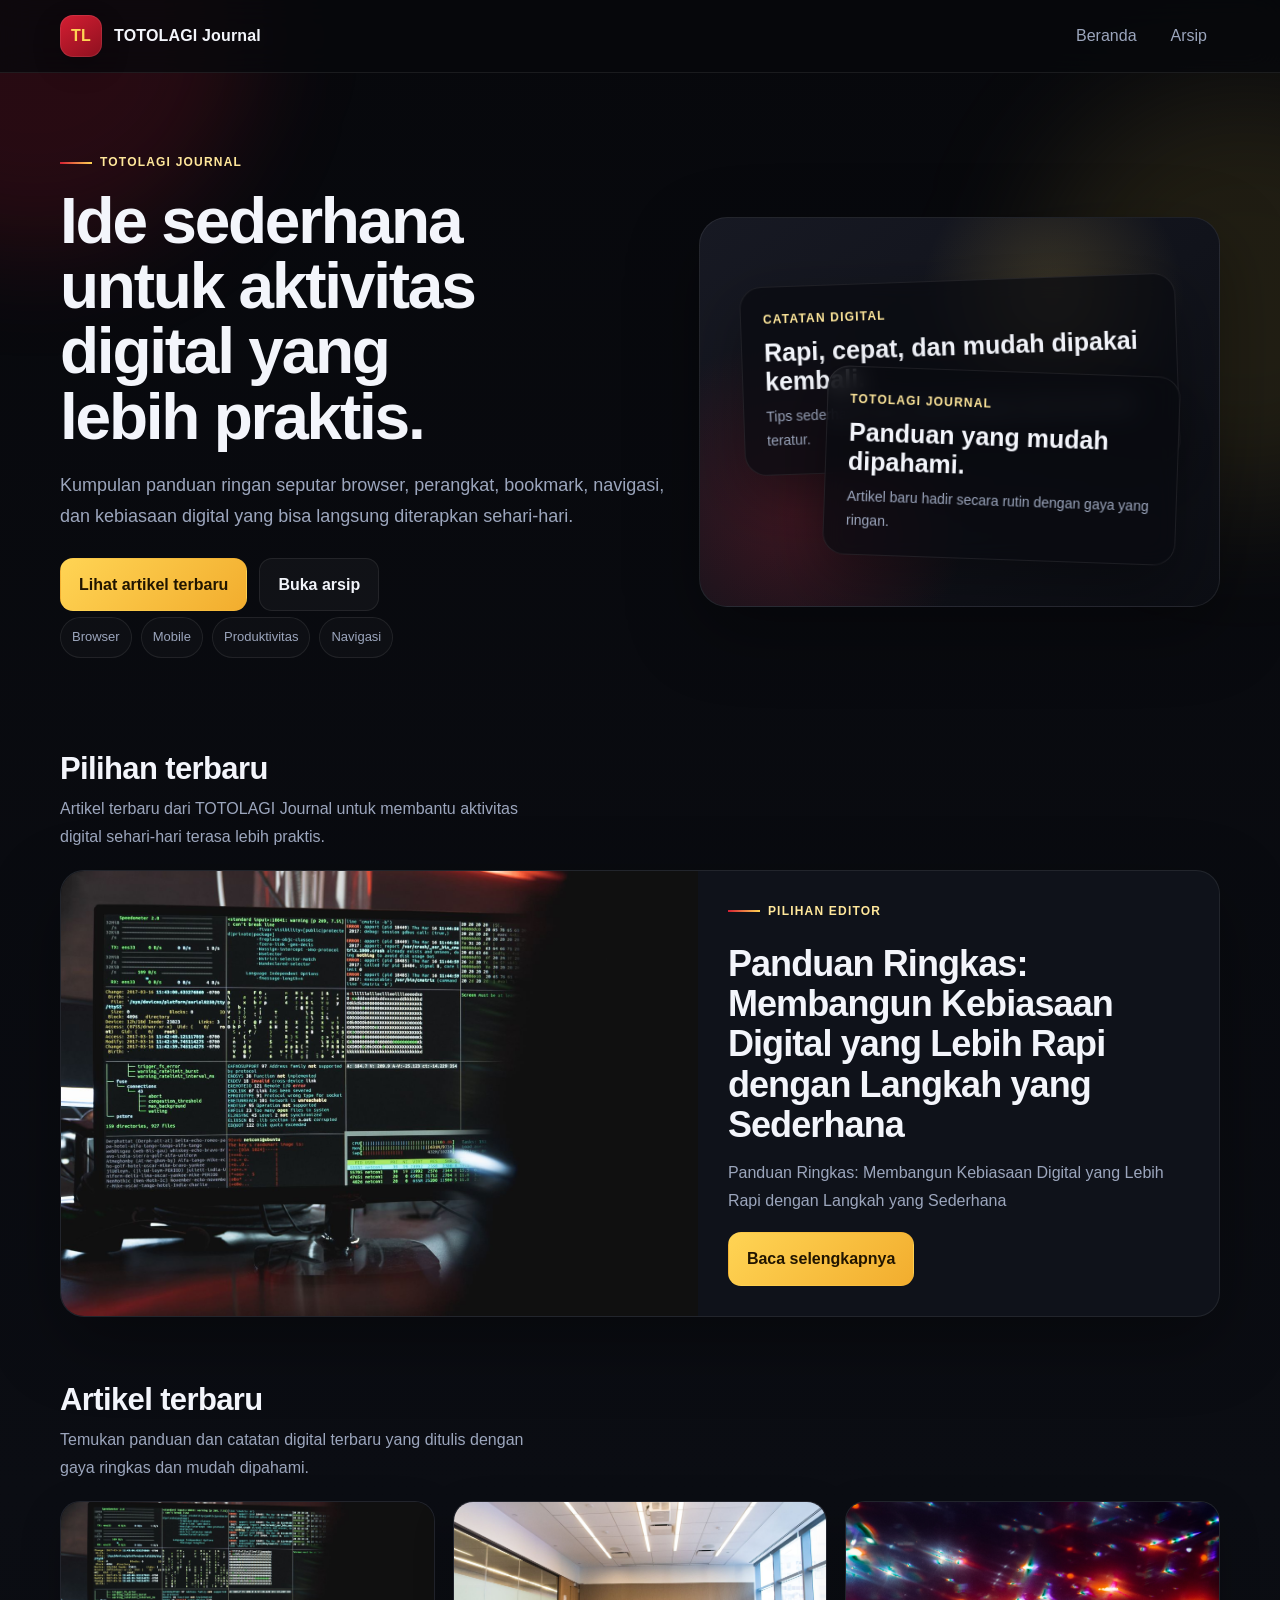
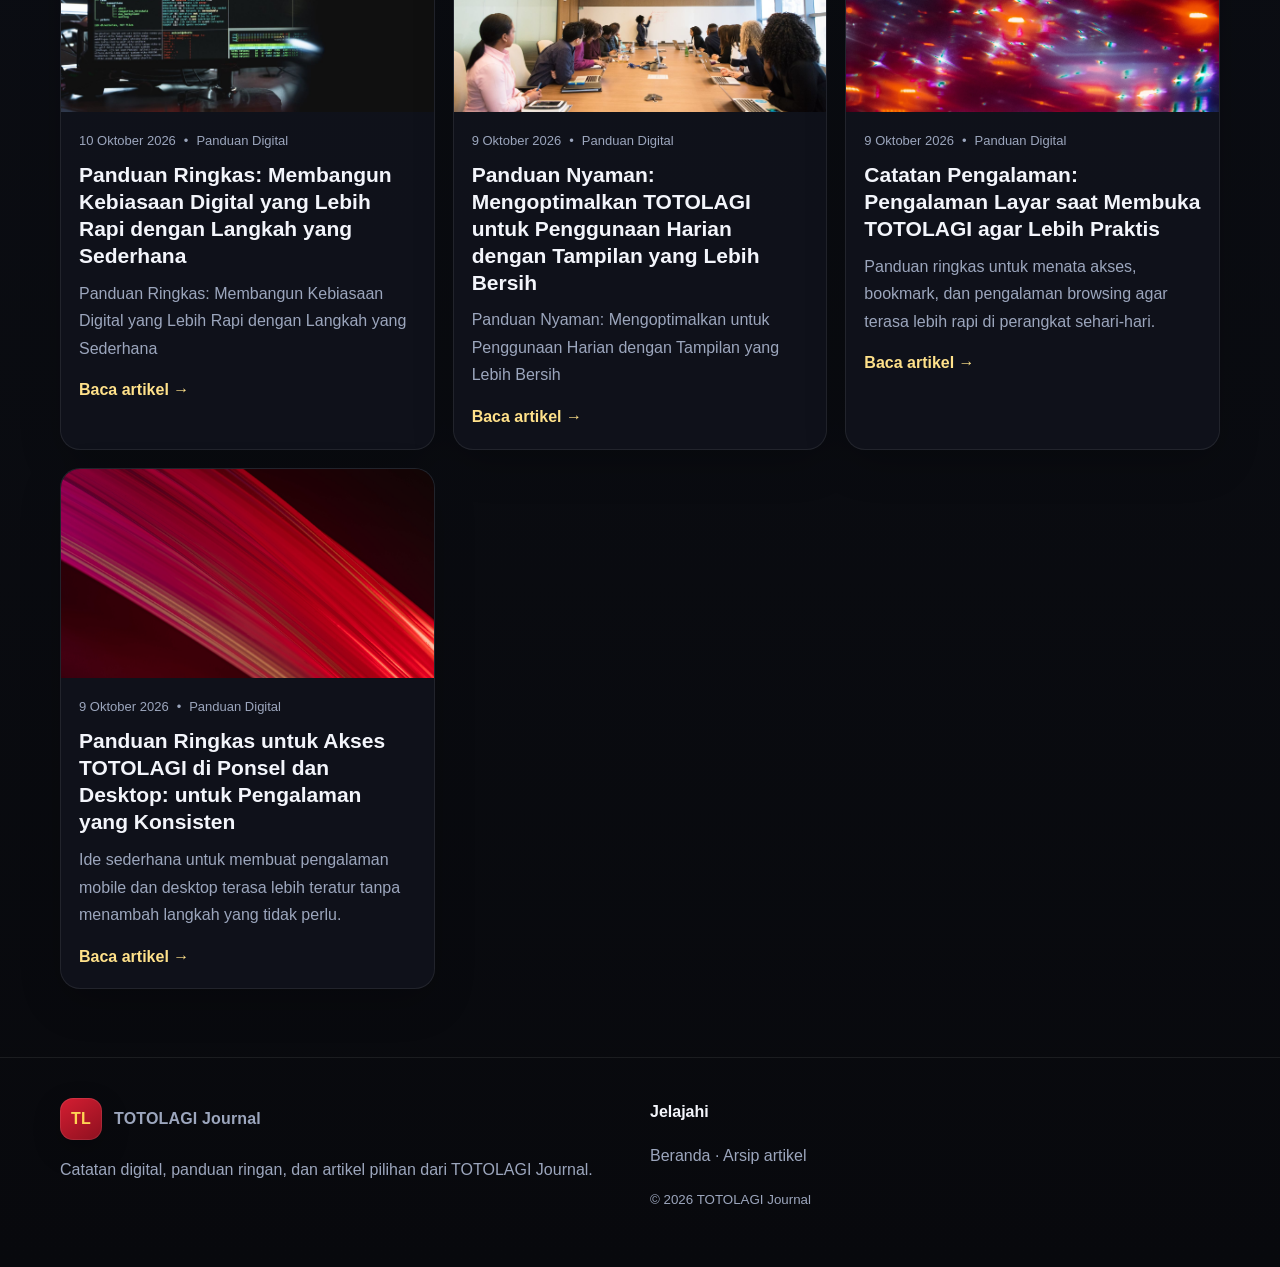
==== commit 7911ec97: "Rebuild public site design" ====
--- a/index.html
+++ b/index.html
@@ -1 +1 @@
-<!doctype html><html lang="id-ID"><head><meta charset="utf-8"><meta name="viewport" content="width=device-width,initial-scale=1"><title>TOTOLAGI Journal — Panduan & Catatan Digital</title><meta name="description" content="Panduan ringan, catatan digital, dan artikel pilihan untuk pengalaman online yang lebih praktis."><meta name="robots" content="index,follow,max-image-preview:large,max-snippet:-1,max-video-preview:-1"><link rel="canonical" href="https://pphokipromo.github.io/bl/"><meta property="og:type" content="article"><meta property="og:title" content="TOTOLAGI Journal"><meta property="og:description" content="Panduan ringan, catatan digital, dan artikel pilihan untuk pengalaman online yang lebih praktis."><meta property="og:url" content="https://pphokipromo.github.io/bl/"><meta property="og:image" content="https://pphokipromo.github.io/bl/assets/images/visual-004.jpg"><meta property="og:site_name" content="TOTOLAGI Journal"><meta name="twitter:card" content="summary_large_image"><link rel="icon" href="https://pphokipromo.github.io/bl/assets/favicon.svg"><link rel="stylesheet" href="https://pphokipromo.github.io/bl/assets/style.css?v=9323d5d857"></head><body><div class="progress"></div><header class="topbar"><div class="wrap nav"><a class="brand" href="https://pphokipromo.github.io/bl/"><span class="brandmark">TL</span><span>TOTOLAGI Journal</span></a><nav class="navlinks"><a href="https://pphokipromo.github.io/bl/">Beranda</a><a href="https://pphokipromo.github.io/bl/arsip.html">Arsip</a><a href="https://pphokipromo.github.io/bl/feed.xml">Feed</a></nav></div></header><main><section class="hero"><div class="wrap hero-grid"><div class="reveal"><div class="eyebrow">TOTOLAGI Journal</div><h1>Ide sederhana untuk aktivitas digital yang lebih praktis.</h1><p>Kumpulan panduan ringan seputar browser, perangkat, bookmark, navigasi, dan kebiasaan digital yang bisa langsung diterapkan sehari-hari.</p><div class="hero-actions"><a class="btn btn-primary" href="#artikel">Lihat artikel terbaru</a><a class="btn btn-ghost" href="https://pphokipromo.github.io/bl/arsip.html">Buka arsip</a></div><div class="topic-row"><span class="topic">Browser</span><span class="topic">Mobile</span><span class="topic">Produktivitas</span><span class="topic">Navigasi</span></div></div><div class="hero-visual reveal"><div class="visual-card"><div class="visual-label">Catatan digital</div><h3>Rapi, cepat, dan mudah dipakai kembali.</h3><p>Tips sederhana untuk membuat aktivitas online terasa lebih teratur.</p></div><div class="visual-card small"><div class="visual-label">TOTOLAGI Journal</div><h3>Panduan yang mudah dipahami.</h3><p>Artikel baru hadir secara rutin dengan gaya yang ringan.</p></div></div></div></section><section class="section wrap"><div class="section-head"><div><h2>Pilihan terbaru</h2><p>Artikel terbaru dari TOTOLAGI Journal untuk membantu aktivitas digital sehari-hari terasa lebih praktis.</p></div></div><article class="featured reveal"><div class="featured-media"><img src="https://pphokipromo.github.io/bl/assets/images/visual-004.jpg" alt="Panduan Ringkas: Membangun Kebiasaan Digital yang Lebih Rapi dengan Langkah yang Sederhana"></div><div class="featured-copy"><div class="eyebrow">Pilihan editor</div><h2>Panduan Ringkas: Membangun Kebiasaan Digital yang Lebih Rapi dengan Langkah yang Sederhana</h2><p>Panduan Ringkas: Membangun Kebiasaan Digital yang Lebih Rapi dengan Langkah yang Sederhana</p><div><a class="btn btn-primary" href="https://pphokipromo.github.io/bl/posts/panduan-ringkas-membangun-kebiasaan-digital-yang-lebih-rapi-dengan-langkah-yang-sederhana.html">Baca selengkapnya</a></div></div></article></section><section class="section wrap" id="artikel"><div class="section-head"><div><h2>Artikel terbaru</h2><p>Temukan panduan dan catatan digital terbaru yang ditulis dengan gaya ringkas dan mudah dipahami.</p></div></div><div class="grid"><article class="card reveal"><a href="https://pphokipromo.github.io/bl/posts/panduan-ringkas-membangun-kebiasaan-digital-yang-lebih-rapi-dengan-langkah-yang-sederhana.html"><div class="thumb"><img loading="lazy" src="https://pphokipromo.github.io/bl/assets/images/visual-004.jpg" alt="Panduan Ringkas: Membangun Kebiasaan Digital yang Lebih Rapi dengan Langkah yang Sederhana"></div><div class="card-body"><div class="meta"><span>10 Oktober 2026</span><span>•</span><span>Panduan Digital</span></div><h3 class="title">Panduan Ringkas: Membangun Kebiasaan Digital yang Lebih Rapi dengan Langkah yang Sederhana</h3><p class="excerpt">Panduan Ringkas: Membangun Kebiasaan Digital yang Lebih Rapi dengan Langkah yang Sederhana</p><span class="read">Baca artikel →</span></div></a></article><article class="card reveal"><a href="https://pphokipromo.github.io/bl/posts/panduan-nyaman-mengoptimalkan-totolagi-untuk-penggunaan-harian-dengan-tampilan-yang-lebih-bersih.html"><div class="thumb"><img loading="lazy" src="https://pphokipromo.github.io/bl/assets/images/visual-003.jpg" alt="Panduan Nyaman: Mengoptimalkan TOTOLAGI untuk Penggunaan Harian dengan Tampilan yang Lebih Bersih"></div><div class="card-body"><div class="meta"><span>9 Oktober 2026</span><span>•</span><span>Panduan Digital</span></div><h3 class="title">Panduan Nyaman: Mengoptimalkan TOTOLAGI untuk Penggunaan Harian dengan Tampilan yang Lebih Bersih</h3><p class="excerpt">Panduan Nyaman: Mengoptimalkan untuk Penggunaan Harian dengan Tampilan yang Lebih Bersih</p><span class="read">Baca artikel →</span></div></a></article><article class="card reveal"><a href="https://pphokipromo.github.io/bl/posts/catatan-pengalaman-pengalaman-layar-saat-membuka-totolagi-agar-lebih-praktis.html"><div class="thumb"><img loading="lazy" src="https://pphokipromo.github.io/bl/assets/images/visual-02.jpg" alt="Catatan Pengalaman: Pengalaman Layar saat Membuka TOTOLAGI agar Lebih Praktis"></div><div class="card-body"><div class="meta"><span>9 Oktober 2026</span><span>•</span><span>Panduan Digital</span></div><h3 class="title">Catatan Pengalaman: Pengalaman Layar saat Membuka TOTOLAGI agar Lebih Praktis</h3><p class="excerpt">Panduan ringkas untuk menata akses, bookmark, dan pengalaman browsing agar terasa lebih rapi di perangkat sehari-hari.</p><span class="read">Baca artikel →</span></div></a></article><article class="card reveal"><a href="https://pphokipromo.github.io/bl/posts/panduan-ringkas-untuk-akses-totolagi-di-ponsel-dan-desktop-untuk-pengalaman-yang-konsisten.html"><div class="thumb"><img loading="lazy" src="https://pphokipromo.github.io/bl/assets/images/visual-01.jpg" alt="Panduan Ringkas untuk Akses TOTOLAGI di Ponsel dan Desktop: untuk Pengalaman yang Konsisten"></div><div class="card-body"><div class="meta"><span>9 Oktober 2026</span><span>•</span><span>Panduan Digital</span></div><h3 class="title">Panduan Ringkas untuk Akses TOTOLAGI di Ponsel dan Desktop: untuk Pengalaman yang Konsisten</h3><p class="excerpt">Ide sederhana untuk membuat pengalaman mobile dan desktop terasa lebih teratur tanpa menambah langkah yang tidak perlu.</p><span class="read">Baca artikel →</span></div></a></article></div></section></main><footer class="footer"><div class="wrap footer-grid"><div><div class="brand"><span class="brandmark">TL</span><span>TOTOLAGI Journal</span></div><p>Catatan digital, panduan ringan, dan artikel pilihan dari TOTOLAGI Journal.</p></div><div><strong>Jelajahi</strong><p><a href="https://pphokipromo.github.io/bl/">Beranda</a> · <a href="https://pphokipromo.github.io/bl/arsip.html">Arsip artikel</a></p><small>© 2026 TOTOLAGI Journal</small></div></div></footer><script src="https://pphokipromo.github.io/bl/assets/app.js?v=9323d5d857"></script></body></html>+<!doctype html><html lang="id-ID"><head><meta charset="utf-8"><meta name="viewport" content="width=device-width,initial-scale=1"><title>TOTOLAGI Journal — Panduan & Catatan Digital</title><meta name="description" content="Panduan ringan, catatan digital, dan artikel pilihan untuk pengalaman online yang lebih praktis."><meta name="robots" content="index,follow,max-image-preview:large,max-snippet:-1,max-video-preview:-1"><link rel="canonical" href="https://pphokipromo.github.io/bl/"><meta property="og:type" content="article"><meta property="og:title" content="TOTOLAGI Journal"><meta property="og:description" content="Panduan ringan, catatan digital, dan artikel pilihan untuk pengalaman online yang lebih praktis."><meta property="og:url" content="https://pphokipromo.github.io/bl/"><meta property="og:image" content="https://pphokipromo.github.io/bl/assets/images/visual-004.jpg"><meta property="og:site_name" content="TOTOLAGI Journal"><meta name="twitter:card" content="summary_large_image"><link rel="icon" href="https://pphokipromo.github.io/bl/assets/favicon.svg"><link rel="stylesheet" href="https://pphokipromo.github.io/bl/assets/style.css?v=9323d5d857"></head><body><div class="progress"></div><header class="topbar"><div class="wrap nav"><a class="brand" href="https://pphokipromo.github.io/bl/"><span class="brandmark">TL</span><span>TOTOLAGI Journal</span></a><nav class="navlinks"><a href="https://pphokipromo.github.io/bl/">Beranda</a><a href="https://pphokipromo.github.io/bl/arsip.html">Arsip</a></nav></div></header><main><section class="hero"><div class="wrap hero-grid"><div class="reveal"><div class="eyebrow">TOTOLAGI Journal</div><h1>Ide sederhana untuk aktivitas digital yang lebih praktis.</h1><p>Kumpulan panduan ringan seputar browser, perangkat, bookmark, navigasi, dan kebiasaan digital yang bisa langsung diterapkan sehari-hari.</p><div class="hero-actions"><a class="btn btn-primary" href="#artikel">Lihat artikel terbaru</a><a class="btn btn-ghost" href="https://pphokipromo.github.io/bl/arsip.html">Buka arsip</a></div><div class="topic-row"><span class="topic">Browser</span><span class="topic">Mobile</span><span class="topic">Produktivitas</span><span class="topic">Navigasi</span></div></div><div class="hero-visual reveal"><div class="visual-card"><div class="visual-label">Catatan digital</div><h3>Rapi, cepat, dan mudah dipakai kembali.</h3><p>Tips sederhana untuk membuat aktivitas online terasa lebih teratur.</p></div><div class="visual-card small"><div class="visual-label">TOTOLAGI Journal</div><h3>Panduan yang mudah dipahami.</h3><p>Artikel baru hadir secara rutin dengan gaya yang ringan.</p></div></div></div></section><section class="section wrap"><div class="section-head"><div><h2>Pilihan terbaru</h2><p>Artikel terbaru dari TOTOLAGI Journal untuk membantu aktivitas digital sehari-hari terasa lebih praktis.</p></div></div><article class="featured reveal"><div class="featured-media"><img src="https://pphokipromo.github.io/bl/assets/images/visual-004.jpg" alt="Panduan Ringkas: Membangun Kebiasaan Digital yang Lebih Rapi dengan Langkah yang Sederhana"></div><div class="featured-copy"><div class="eyebrow">Pilihan editor</div><h2>Panduan Ringkas: Membangun Kebiasaan Digital yang Lebih Rapi dengan Langkah yang Sederhana</h2><p>Panduan Ringkas: Membangun Kebiasaan Digital yang Lebih Rapi dengan Langkah yang Sederhana</p><div><a class="btn btn-primary" href="https://pphokipromo.github.io/bl/posts/panduan-ringkas-membangun-kebiasaan-digital-yang-lebih-rapi-dengan-langkah-yang-sederhana.html">Baca selengkapnya</a></div></div></article></section><section class="section wrap" id="artikel"><div class="section-head"><div><h2>Artikel terbaru</h2><p>Temukan panduan dan catatan digital terbaru yang ditulis dengan gaya ringkas dan mudah dipahami.</p></div></div><div class="grid"><article class="card reveal"><a href="https://pphokipromo.github.io/bl/posts/panduan-ringkas-membangun-kebiasaan-digital-yang-lebih-rapi-dengan-langkah-yang-sederhana.html"><div class="thumb"><img loading="lazy" src="https://pphokipromo.github.io/bl/assets/images/visual-004.jpg" alt="Panduan Ringkas: Membangun Kebiasaan Digital yang Lebih Rapi dengan Langkah yang Sederhana"></div><div class="card-body"><div class="meta"><span>10 Oktober 2026</span><span>•</span><span>Panduan Digital</span></div><h3 class="title">Panduan Ringkas: Membangun Kebiasaan Digital yang Lebih Rapi dengan Langkah yang Sederhana</h3><p class="excerpt">Panduan Ringkas: Membangun Kebiasaan Digital yang Lebih Rapi dengan Langkah yang Sederhana</p><span class="read">Baca artikel →</span></div></a></article><article class="card reveal"><a href="https://pphokipromo.github.io/bl/posts/panduan-nyaman-mengoptimalkan-totolagi-untuk-penggunaan-harian-dengan-tampilan-yang-lebih-bersih.html"><div class="thumb"><img loading="lazy" src="https://pphokipromo.github.io/bl/assets/images/visual-003.jpg" alt="Panduan Nyaman: Mengoptimalkan TOTOLAGI untuk Penggunaan Harian dengan Tampilan yang Lebih Bersih"></div><div class="card-body"><div class="meta"><span>9 Oktober 2026</span><span>•</span><span>Panduan Digital</span></div><h3 class="title">Panduan Nyaman: Mengoptimalkan TOTOLAGI untuk Penggunaan Harian dengan Tampilan yang Lebih Bersih</h3><p class="excerpt">Panduan Nyaman: Mengoptimalkan untuk Penggunaan Harian dengan Tampilan yang Lebih Bersih</p><span class="read">Baca artikel →</span></div></a></article><article class="card reveal"><a href="https://pphokipromo.github.io/bl/posts/catatan-pengalaman-pengalaman-layar-saat-membuka-totolagi-agar-lebih-praktis.html"><div class="thumb"><img loading="lazy" src="https://pphokipromo.github.io/bl/assets/images/visual-02.jpg" alt="Catatan Pengalaman: Pengalaman Layar saat Membuka TOTOLAGI agar Lebih Praktis"></div><div class="card-body"><div class="meta"><span>9 Oktober 2026</span><span>•</span><span>Panduan Digital</span></div><h3 class="title">Catatan Pengalaman: Pengalaman Layar saat Membuka TOTOLAGI agar Lebih Praktis</h3><p class="excerpt">Panduan ringkas untuk menata akses, bookmark, dan pengalaman browsing agar terasa lebih rapi di perangkat sehari-hari.</p><span class="read">Baca artikel →</span></div></a></article><article class="card reveal"><a href="https://pphokipromo.github.io/bl/posts/panduan-ringkas-untuk-akses-totolagi-di-ponsel-dan-desktop-untuk-pengalaman-yang-konsisten.html"><div class="thumb"><img loading="lazy" src="https://pphokipromo.github.io/bl/assets/images/visual-01.jpg" alt="Panduan Ringkas untuk Akses TOTOLAGI di Ponsel dan Desktop: untuk Pengalaman yang Konsisten"></div><div class="card-body"><div class="meta"><span>9 Oktober 2026</span><span>•</span><span>Panduan Digital</span></div><h3 class="title">Panduan Ringkas untuk Akses TOTOLAGI di Ponsel dan Desktop: untuk Pengalaman yang Konsisten</h3><p class="excerpt">Ide sederhana untuk membuat pengalaman mobile dan desktop terasa lebih teratur tanpa menambah langkah yang tidak perlu.</p><span class="read">Baca artikel →</span></div></a></article></div></section></main><footer class="footer"><div class="wrap footer-grid"><div><div class="brand"><span class="brandmark">TL</span><span>TOTOLAGI Journal</span></div><p>Catatan digital, panduan ringan, dan artikel pilihan dari TOTOLAGI Journal.</p></div><div><strong>Jelajahi</strong><p><a href="https://pphokipromo.github.io/bl/">Beranda</a> · <a href="https://pphokipromo.github.io/bl/arsip.html">Arsip artikel</a></p><small>© 2026 TOTOLAGI Journal</small></div></div></footer><script src="https://pphokipromo.github.io/bl/assets/app.js?v=9323d5d857"></script></body></html>
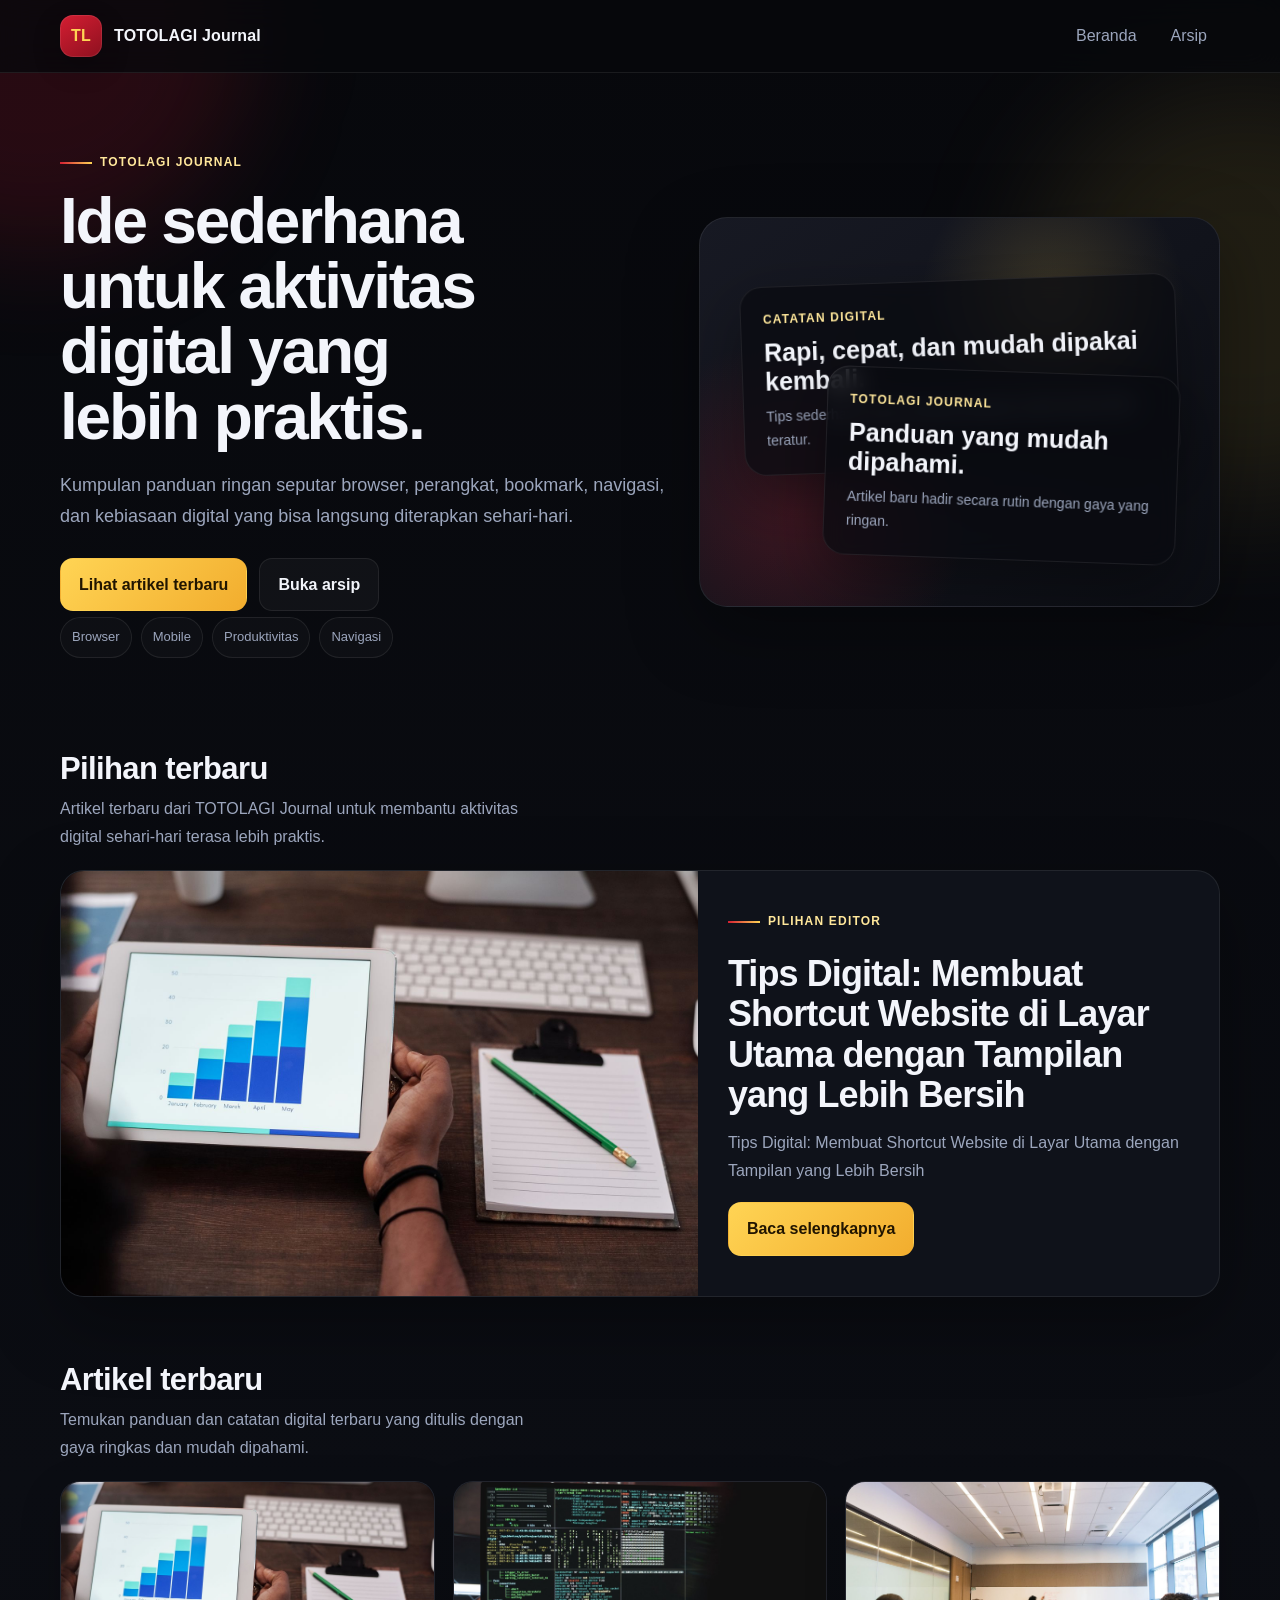
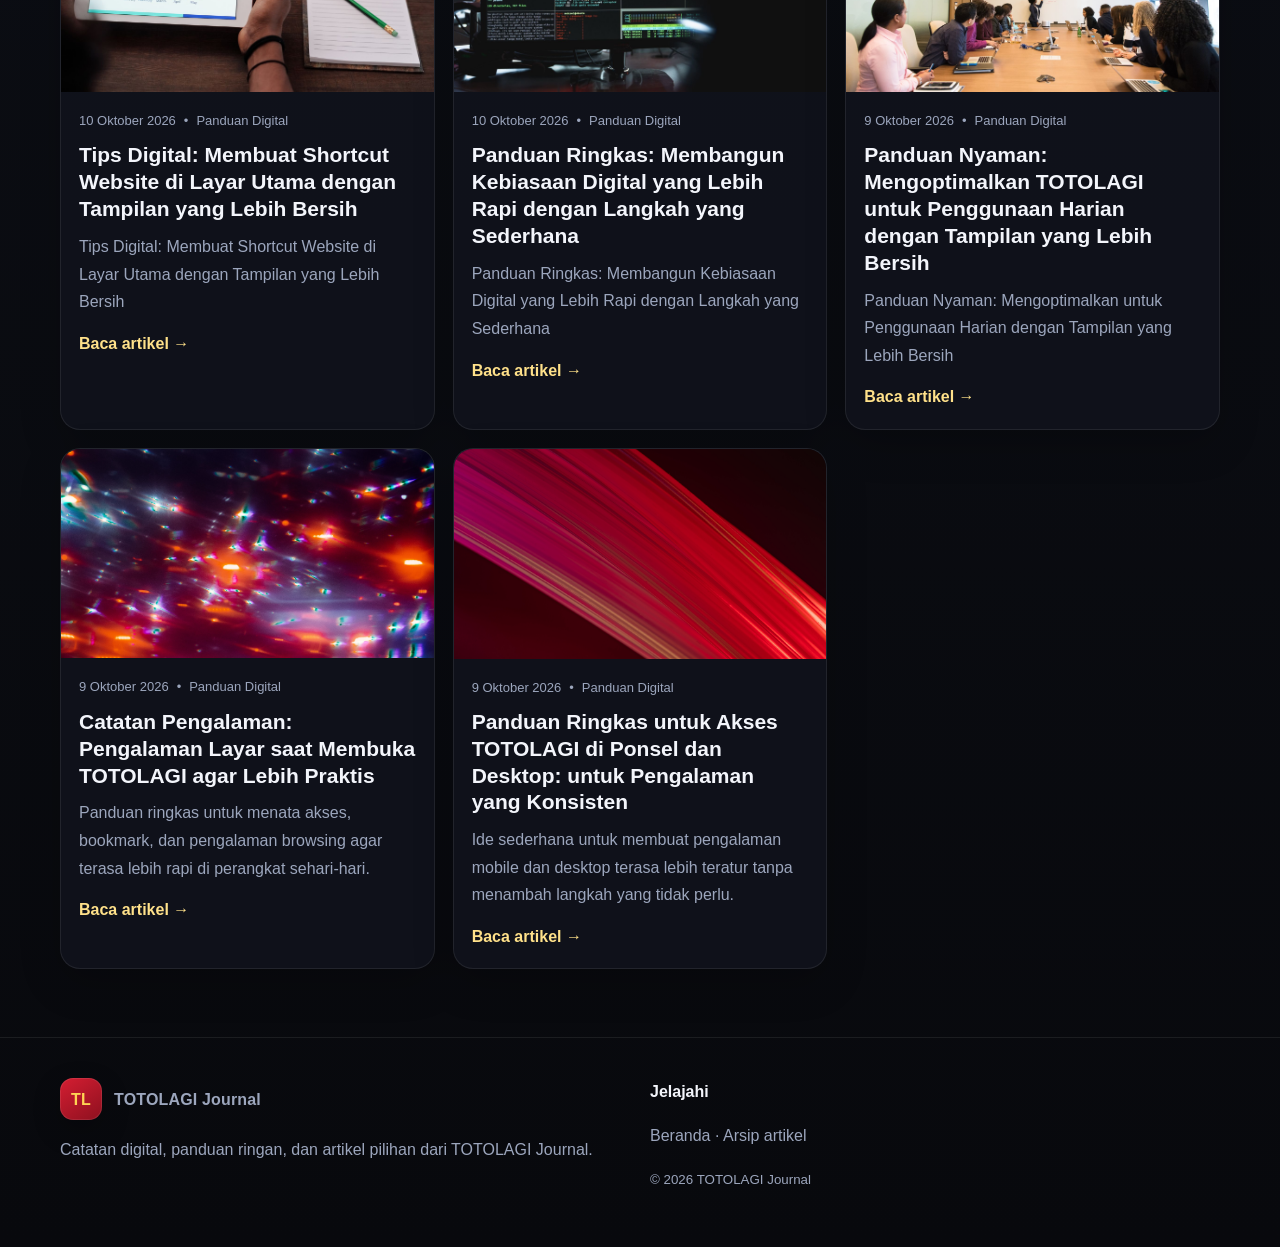
==== commit 776832c4: "Publish: Tips Digital: Membuat Shortcut Website di Layar Utama dengan Tampilan yang Lebih Bersih" ====
--- a/index.html
+++ b/index.html
@@ -1 +1 @@
-<!doctype html><html lang="id-ID"><head><meta charset="utf-8"><meta name="viewport" content="width=device-width,initial-scale=1"><title>TOTOLAGI Journal — Panduan & Catatan Digital</title><meta name="description" content="Panduan ringan, catatan digital, dan artikel pilihan untuk pengalaman online yang lebih praktis."><meta name="robots" content="index,follow,max-image-preview:large,max-snippet:-1,max-video-preview:-1"><link rel="canonical" href="https://pphokipromo.github.io/bl/"><meta property="og:type" content="article"><meta property="og:title" content="TOTOLAGI Journal"><meta property="og:description" content="Panduan ringan, catatan digital, dan artikel pilihan untuk pengalaman online yang lebih praktis."><meta property="og:url" content="https://pphokipromo.github.io/bl/"><meta property="og:image" content="https://pphokipromo.github.io/bl/assets/images/visual-004.jpg"><meta property="og:site_name" content="TOTOLAGI Journal"><meta name="twitter:card" content="summary_large_image"><link rel="icon" href="https://pphokipromo.github.io/bl/assets/favicon.svg"><link rel="stylesheet" href="https://pphokipromo.github.io/bl/assets/style.css?v=9323d5d857"></head><body><div class="progress"></div><header class="topbar"><div class="wrap nav"><a class="brand" href="https://pphokipromo.github.io/bl/"><span class="brandmark">TL</span><span>TOTOLAGI Journal</span></a><nav class="navlinks"><a href="https://pphokipromo.github.io/bl/">Beranda</a><a href="https://pphokipromo.github.io/bl/arsip.html">Arsip</a></nav></div></header><main><section class="hero"><div class="wrap hero-grid"><div class="reveal"><div class="eyebrow">TOTOLAGI Journal</div><h1>Ide sederhana untuk aktivitas digital yang lebih praktis.</h1><p>Kumpulan panduan ringan seputar browser, perangkat, bookmark, navigasi, dan kebiasaan digital yang bisa langsung diterapkan sehari-hari.</p><div class="hero-actions"><a class="btn btn-primary" href="#artikel">Lihat artikel terbaru</a><a class="btn btn-ghost" href="https://pphokipromo.github.io/bl/arsip.html">Buka arsip</a></div><div class="topic-row"><span class="topic">Browser</span><span class="topic">Mobile</span><span class="topic">Produktivitas</span><span class="topic">Navigasi</span></div></div><div class="hero-visual reveal"><div class="visual-card"><div class="visual-label">Catatan digital</div><h3>Rapi, cepat, dan mudah dipakai kembali.</h3><p>Tips sederhana untuk membuat aktivitas online terasa lebih teratur.</p></div><div class="visual-card small"><div class="visual-label">TOTOLAGI Journal</div><h3>Panduan yang mudah dipahami.</h3><p>Artikel baru hadir secara rutin dengan gaya yang ringan.</p></div></div></div></section><section class="section wrap"><div class="section-head"><div><h2>Pilihan terbaru</h2><p>Artikel terbaru dari TOTOLAGI Journal untuk membantu aktivitas digital sehari-hari terasa lebih praktis.</p></div></div><article class="featured reveal"><div class="featured-media"><img src="https://pphokipromo.github.io/bl/assets/images/visual-004.jpg" alt="Panduan Ringkas: Membangun Kebiasaan Digital yang Lebih Rapi dengan Langkah yang Sederhana"></div><div class="featured-copy"><div class="eyebrow">Pilihan editor</div><h2>Panduan Ringkas: Membangun Kebiasaan Digital yang Lebih Rapi dengan Langkah yang Sederhana</h2><p>Panduan Ringkas: Membangun Kebiasaan Digital yang Lebih Rapi dengan Langkah yang Sederhana</p><div><a class="btn btn-primary" href="https://pphokipromo.github.io/bl/posts/panduan-ringkas-membangun-kebiasaan-digital-yang-lebih-rapi-dengan-langkah-yang-sederhana.html">Baca selengkapnya</a></div></div></article></section><section class="section wrap" id="artikel"><div class="section-head"><div><h2>Artikel terbaru</h2><p>Temukan panduan dan catatan digital terbaru yang ditulis dengan gaya ringkas dan mudah dipahami.</p></div></div><div class="grid"><article class="card reveal"><a href="https://pphokipromo.github.io/bl/posts/panduan-ringkas-membangun-kebiasaan-digital-yang-lebih-rapi-dengan-langkah-yang-sederhana.html"><div class="thumb"><img loading="lazy" src="https://pphokipromo.github.io/bl/assets/images/visual-004.jpg" alt="Panduan Ringkas: Membangun Kebiasaan Digital yang Lebih Rapi dengan Langkah yang Sederhana"></div><div class="card-body"><div class="meta"><span>10 Oktober 2026</span><span>•</span><span>Panduan Digital</span></div><h3 class="title">Panduan Ringkas: Membangun Kebiasaan Digital yang Lebih Rapi dengan Langkah yang Sederhana</h3><p class="excerpt">Panduan Ringkas: Membangun Kebiasaan Digital yang Lebih Rapi dengan Langkah yang Sederhana</p><span class="read">Baca artikel →</span></div></a></article><article class="card reveal"><a href="https://pphokipromo.github.io/bl/posts/panduan-nyaman-mengoptimalkan-totolagi-untuk-penggunaan-harian-dengan-tampilan-yang-lebih-bersih.html"><div class="thumb"><img loading="lazy" src="https://pphokipromo.github.io/bl/assets/images/visual-003.jpg" alt="Panduan Nyaman: Mengoptimalkan TOTOLAGI untuk Penggunaan Harian dengan Tampilan yang Lebih Bersih"></div><div class="card-body"><div class="meta"><span>9 Oktober 2026</span><span>•</span><span>Panduan Digital</span></div><h3 class="title">Panduan Nyaman: Mengoptimalkan TOTOLAGI untuk Penggunaan Harian dengan Tampilan yang Lebih Bersih</h3><p class="excerpt">Panduan Nyaman: Mengoptimalkan untuk Penggunaan Harian dengan Tampilan yang Lebih Bersih</p><span class="read">Baca artikel →</span></div></a></article><article class="card reveal"><a href="https://pphokipromo.github.io/bl/posts/catatan-pengalaman-pengalaman-layar-saat-membuka-totolagi-agar-lebih-praktis.html"><div class="thumb"><img loading="lazy" src="https://pphokipromo.github.io/bl/assets/images/visual-02.jpg" alt="Catatan Pengalaman: Pengalaman Layar saat Membuka TOTOLAGI agar Lebih Praktis"></div><div class="card-body"><div class="meta"><span>9 Oktober 2026</span><span>•</span><span>Panduan Digital</span></div><h3 class="title">Catatan Pengalaman: Pengalaman Layar saat Membuka TOTOLAGI agar Lebih Praktis</h3><p class="excerpt">Panduan ringkas untuk menata akses, bookmark, dan pengalaman browsing agar terasa lebih rapi di perangkat sehari-hari.</p><span class="read">Baca artikel →</span></div></a></article><article class="card reveal"><a href="https://pphokipromo.github.io/bl/posts/panduan-ringkas-untuk-akses-totolagi-di-ponsel-dan-desktop-untuk-pengalaman-yang-konsisten.html"><div class="thumb"><img loading="lazy" src="https://pphokipromo.github.io/bl/assets/images/visual-01.jpg" alt="Panduan Ringkas untuk Akses TOTOLAGI di Ponsel dan Desktop: untuk Pengalaman yang Konsisten"></div><div class="card-body"><div class="meta"><span>9 Oktober 2026</span><span>•</span><span>Panduan Digital</span></div><h3 class="title">Panduan Ringkas untuk Akses TOTOLAGI di Ponsel dan Desktop: untuk Pengalaman yang Konsisten</h3><p class="excerpt">Ide sederhana untuk membuat pengalaman mobile dan desktop terasa lebih teratur tanpa menambah langkah yang tidak perlu.</p><span class="read">Baca artikel →</span></div></a></article></div></section></main><footer class="footer"><div class="wrap footer-grid"><div><div class="brand"><span class="brandmark">TL</span><span>TOTOLAGI Journal</span></div><p>Catatan digital, panduan ringan, dan artikel pilihan dari TOTOLAGI Journal.</p></div><div><strong>Jelajahi</strong><p><a href="https://pphokipromo.github.io/bl/">Beranda</a> · <a href="https://pphokipromo.github.io/bl/arsip.html">Arsip artikel</a></p><small>© 2026 TOTOLAGI Journal</small></div></div></footer><script src="https://pphokipromo.github.io/bl/assets/app.js?v=9323d5d857"></script></body></html>+<!doctype html><html lang="id-ID"><head><meta charset="utf-8"><meta name="viewport" content="width=device-width,initial-scale=1"><title>TOTOLAGI Journal — Panduan & Catatan Digital</title><meta name="description" content="Panduan ringan, catatan digital, dan artikel pilihan untuk pengalaman online yang lebih praktis."><meta name="robots" content="index,follow,max-image-preview:large,max-snippet:-1,max-video-preview:-1"><link rel="canonical" href="https://pphokipromo.github.io/bl/"><meta property="og:type" content="article"><meta property="og:title" content="TOTOLAGI Journal"><meta property="og:description" content="Panduan ringan, catatan digital, dan artikel pilihan untuk pengalaman online yang lebih praktis."><meta property="og:url" content="https://pphokipromo.github.io/bl/"><meta property="og:image" content="https://pphokipromo.github.io/bl/assets/images/visual-005.jpg"><meta property="og:site_name" content="TOTOLAGI Journal"><meta name="twitter:card" content="summary_large_image"><link rel="icon" href="https://pphokipromo.github.io/bl/assets/favicon.svg"><link rel="stylesheet" href="https://pphokipromo.github.io/bl/assets/style.css?v=9323d5d857"></head><body><div class="progress"></div><header class="topbar"><div class="wrap nav"><a class="brand" href="https://pphokipromo.github.io/bl/"><span class="brandmark">TL</span><span>TOTOLAGI Journal</span></a><nav class="navlinks"><a href="https://pphokipromo.github.io/bl/">Beranda</a><a href="https://pphokipromo.github.io/bl/arsip.html">Arsip</a></nav></div></header><main><section class="hero"><div class="wrap hero-grid"><div class="reveal"><div class="eyebrow">TOTOLAGI Journal</div><h1>Ide sederhana untuk aktivitas digital yang lebih praktis.</h1><p>Kumpulan panduan ringan seputar browser, perangkat, bookmark, navigasi, dan kebiasaan digital yang bisa langsung diterapkan sehari-hari.</p><div class="hero-actions"><a class="btn btn-primary" href="#artikel">Lihat artikel terbaru</a><a class="btn btn-ghost" href="https://pphokipromo.github.io/bl/arsip.html">Buka arsip</a></div><div class="topic-row"><span class="topic">Browser</span><span class="topic">Mobile</span><span class="topic">Produktivitas</span><span class="topic">Navigasi</span></div></div><div class="hero-visual reveal"><div class="visual-card"><div class="visual-label">Catatan digital</div><h3>Rapi, cepat, dan mudah dipakai kembali.</h3><p>Tips sederhana untuk membuat aktivitas online terasa lebih teratur.</p></div><div class="visual-card small"><div class="visual-label">TOTOLAGI Journal</div><h3>Panduan yang mudah dipahami.</h3><p>Artikel baru hadir secara rutin dengan gaya yang ringan.</p></div></div></div></section><section class="section wrap"><div class="section-head"><div><h2>Pilihan terbaru</h2><p>Artikel terbaru dari TOTOLAGI Journal untuk membantu aktivitas digital sehari-hari terasa lebih praktis.</p></div></div><article class="featured reveal"><div class="featured-media"><img src="https://pphokipromo.github.io/bl/assets/images/visual-005.jpg" alt="Tips Digital: Membuat Shortcut Website di Layar Utama dengan Tampilan yang Lebih Bersih"></div><div class="featured-copy"><div class="eyebrow">Pilihan editor</div><h2>Tips Digital: Membuat Shortcut Website di Layar Utama dengan Tampilan yang Lebih Bersih</h2><p>Tips Digital: Membuat Shortcut Website di Layar Utama dengan Tampilan yang Lebih Bersih</p><div><a class="btn btn-primary" href="https://pphokipromo.github.io/bl/posts/tips-digital-membuat-shortcut-website-di-layar-utama-dengan-tampilan-yang-lebih-bersih.html">Baca selengkapnya</a></div></div></article></section><section class="section wrap" id="artikel"><div class="section-head"><div><h2>Artikel terbaru</h2><p>Temukan panduan dan catatan digital terbaru yang ditulis dengan gaya ringkas dan mudah dipahami.</p></div></div><div class="grid"><article class="card reveal"><a href="https://pphokipromo.github.io/bl/posts/tips-digital-membuat-shortcut-website-di-layar-utama-dengan-tampilan-yang-lebih-bersih.html"><div class="thumb"><img loading="lazy" src="https://pphokipromo.github.io/bl/assets/images/visual-005.jpg" alt="Tips Digital: Membuat Shortcut Website di Layar Utama dengan Tampilan yang Lebih Bersih"></div><div class="card-body"><div class="meta"><span>10 Oktober 2026</span><span>•</span><span>Panduan Digital</span></div><h3 class="title">Tips Digital: Membuat Shortcut Website di Layar Utama dengan Tampilan yang Lebih Bersih</h3><p class="excerpt">Tips Digital: Membuat Shortcut Website di Layar Utama dengan Tampilan yang Lebih Bersih</p><span class="read">Baca artikel →</span></div></a></article><article class="card reveal"><a href="https://pphokipromo.github.io/bl/posts/panduan-ringkas-membangun-kebiasaan-digital-yang-lebih-rapi-dengan-langkah-yang-sederhana.html"><div class="thumb"><img loading="lazy" src="https://pphokipromo.github.io/bl/assets/images/visual-004.jpg" alt="Panduan Ringkas: Membangun Kebiasaan Digital yang Lebih Rapi dengan Langkah yang Sederhana"></div><div class="card-body"><div class="meta"><span>10 Oktober 2026</span><span>•</span><span>Panduan Digital</span></div><h3 class="title">Panduan Ringkas: Membangun Kebiasaan Digital yang Lebih Rapi dengan Langkah yang Sederhana</h3><p class="excerpt">Panduan Ringkas: Membangun Kebiasaan Digital yang Lebih Rapi dengan Langkah yang Sederhana</p><span class="read">Baca artikel →</span></div></a></article><article class="card reveal"><a href="https://pphokipromo.github.io/bl/posts/panduan-nyaman-mengoptimalkan-totolagi-untuk-penggunaan-harian-dengan-tampilan-yang-lebih-bersih.html"><div class="thumb"><img loading="lazy" src="https://pphokipromo.github.io/bl/assets/images/visual-003.jpg" alt="Panduan Nyaman: Mengoptimalkan TOTOLAGI untuk Penggunaan Harian dengan Tampilan yang Lebih Bersih"></div><div class="card-body"><div class="meta"><span>9 Oktober 2026</span><span>•</span><span>Panduan Digital</span></div><h3 class="title">Panduan Nyaman: Mengoptimalkan TOTOLAGI untuk Penggunaan Harian dengan Tampilan yang Lebih Bersih</h3><p class="excerpt">Panduan Nyaman: Mengoptimalkan untuk Penggunaan Harian dengan Tampilan yang Lebih Bersih</p><span class="read">Baca artikel →</span></div></a></article><article class="card reveal"><a href="https://pphokipromo.github.io/bl/posts/catatan-pengalaman-pengalaman-layar-saat-membuka-totolagi-agar-lebih-praktis.html"><div class="thumb"><img loading="lazy" src="https://pphokipromo.github.io/bl/assets/images/visual-02.jpg" alt="Catatan Pengalaman: Pengalaman Layar saat Membuka TOTOLAGI agar Lebih Praktis"></div><div class="card-body"><div class="meta"><span>9 Oktober 2026</span><span>•</span><span>Panduan Digital</span></div><h3 class="title">Catatan Pengalaman: Pengalaman Layar saat Membuka TOTOLAGI agar Lebih Praktis</h3><p class="excerpt">Panduan ringkas untuk menata akses, bookmark, dan pengalaman browsing agar terasa lebih rapi di perangkat sehari-hari.</p><span class="read">Baca artikel →</span></div></a></article><article class="card reveal"><a href="https://pphokipromo.github.io/bl/posts/panduan-ringkas-untuk-akses-totolagi-di-ponsel-dan-desktop-untuk-pengalaman-yang-konsisten.html"><div class="thumb"><img loading="lazy" src="https://pphokipromo.github.io/bl/assets/images/visual-01.jpg" alt="Panduan Ringkas untuk Akses TOTOLAGI di Ponsel dan Desktop: untuk Pengalaman yang Konsisten"></div><div class="card-body"><div class="meta"><span>9 Oktober 2026</span><span>•</span><span>Panduan Digital</span></div><h3 class="title">Panduan Ringkas untuk Akses TOTOLAGI di Ponsel dan Desktop: untuk Pengalaman yang Konsisten</h3><p class="excerpt">Ide sederhana untuk membuat pengalaman mobile dan desktop terasa lebih teratur tanpa menambah langkah yang tidak perlu.</p><span class="read">Baca artikel →</span></div></a></article></div></section></main><footer class="footer"><div class="wrap footer-grid"><div><div class="brand"><span class="brandmark">TL</span><span>TOTOLAGI Journal</span></div><p>Catatan digital, panduan ringan, dan artikel pilihan dari TOTOLAGI Journal.</p></div><div><strong>Jelajahi</strong><p><a href="https://pphokipromo.github.io/bl/">Beranda</a> · <a href="https://pphokipromo.github.io/bl/arsip.html">Arsip artikel</a></p><small>© 2026 TOTOLAGI Journal</small></div></div></footer><script src="https://pphokipromo.github.io/bl/assets/app.js?v=9323d5d857"></script></body></html>
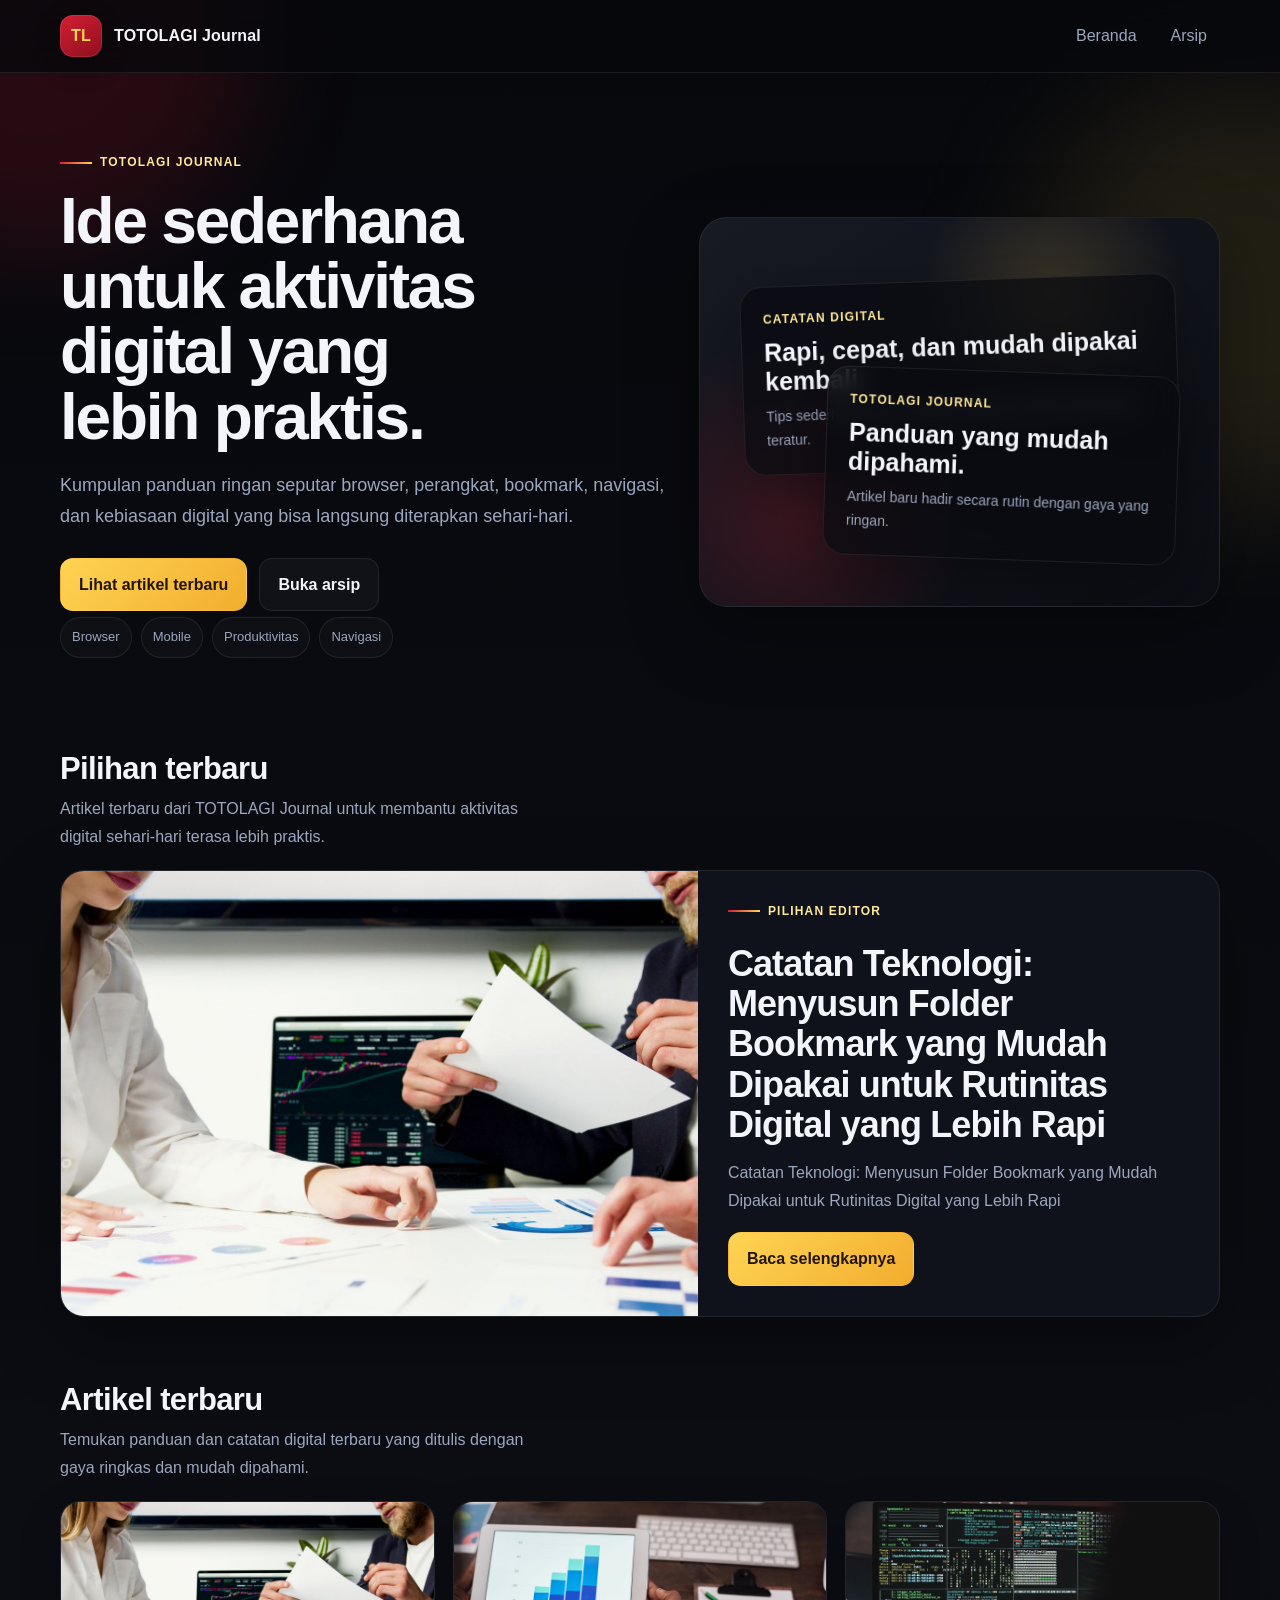
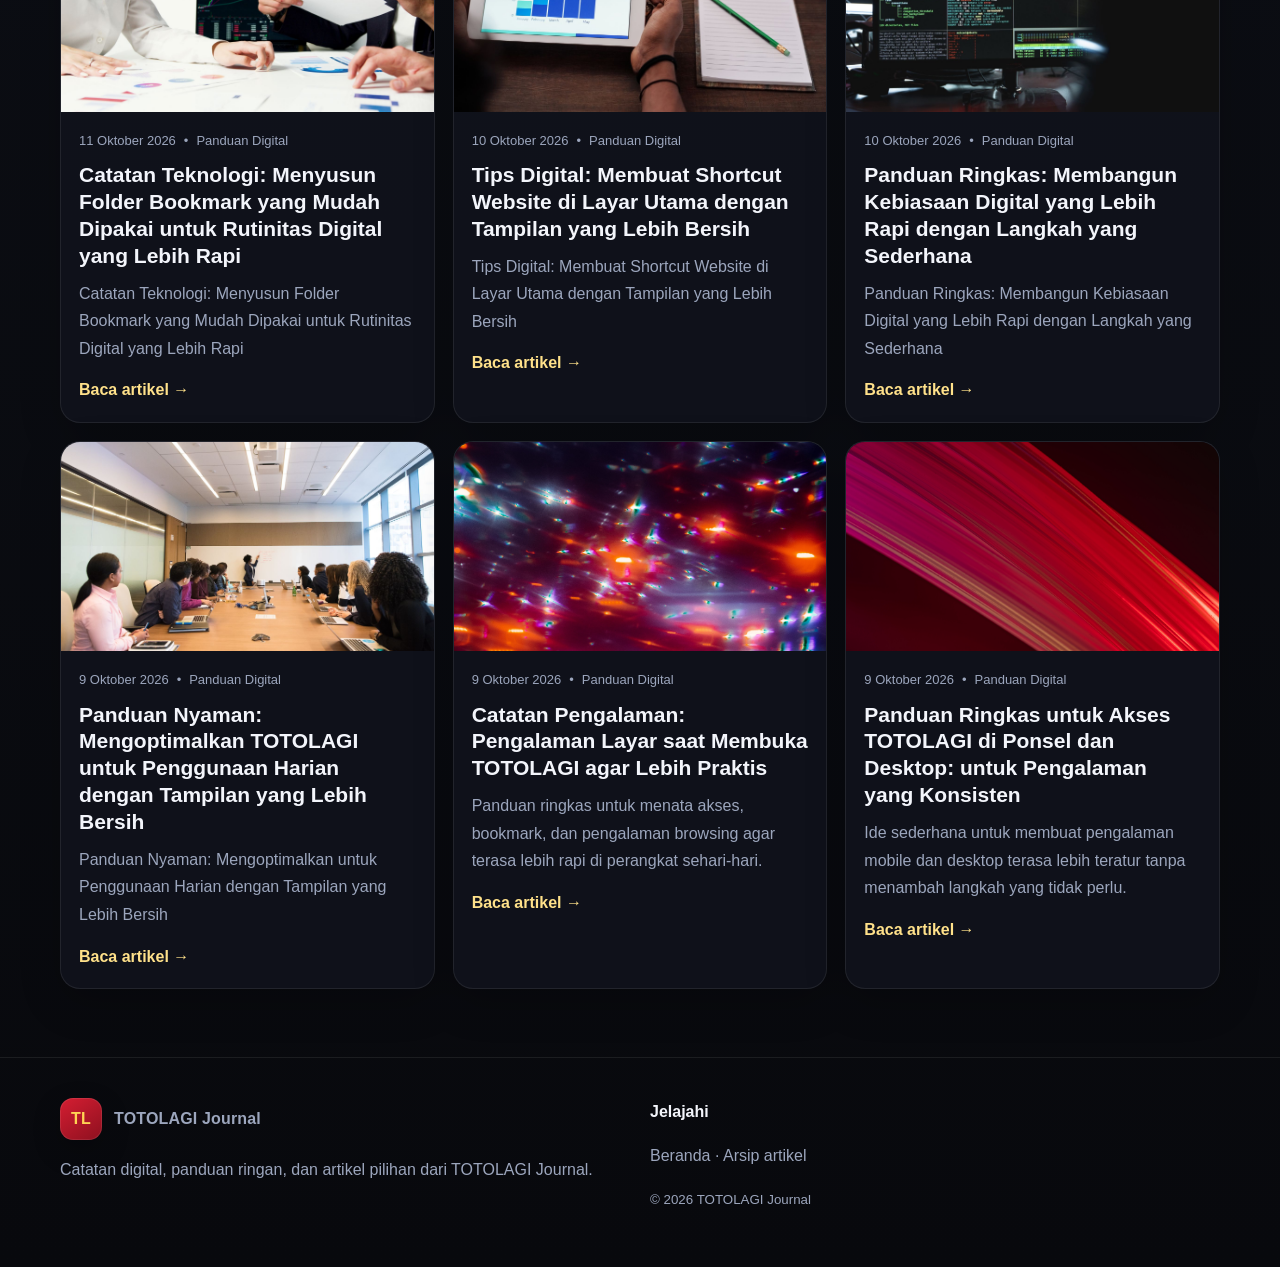
==== commit 99e9c635: "Publish: Catatan Teknologi: Menyusun Folder Bookmark yang Mudah Dipakai untuk Rutinitas Digital yang" ====
--- a/index.html
+++ b/index.html
@@ -1 +1 @@
-<!doctype html><html lang="id-ID"><head><meta charset="utf-8"><meta name="viewport" content="width=device-width,initial-scale=1"><title>TOTOLAGI Journal — Panduan & Catatan Digital</title><meta name="description" content="Panduan ringan, catatan digital, dan artikel pilihan untuk pengalaman online yang lebih praktis."><meta name="robots" content="index,follow,max-image-preview:large,max-snippet:-1,max-video-preview:-1"><link rel="canonical" href="https://pphokipromo.github.io/bl/"><meta property="og:type" content="article"><meta property="og:title" content="TOTOLAGI Journal"><meta property="og:description" content="Panduan ringan, catatan digital, dan artikel pilihan untuk pengalaman online yang lebih praktis."><meta property="og:url" content="https://pphokipromo.github.io/bl/"><meta property="og:image" content="https://pphokipromo.github.io/bl/assets/images/visual-005.jpg"><meta property="og:site_name" content="TOTOLAGI Journal"><meta name="twitter:card" content="summary_large_image"><link rel="icon" href="https://pphokipromo.github.io/bl/assets/favicon.svg"><link rel="stylesheet" href="https://pphokipromo.github.io/bl/assets/style.css?v=9323d5d857"></head><body><div class="progress"></div><header class="topbar"><div class="wrap nav"><a class="brand" href="https://pphokipromo.github.io/bl/"><span class="brandmark">TL</span><span>TOTOLAGI Journal</span></a><nav class="navlinks"><a href="https://pphokipromo.github.io/bl/">Beranda</a><a href="https://pphokipromo.github.io/bl/arsip.html">Arsip</a></nav></div></header><main><section class="hero"><div class="wrap hero-grid"><div class="reveal"><div class="eyebrow">TOTOLAGI Journal</div><h1>Ide sederhana untuk aktivitas digital yang lebih praktis.</h1><p>Kumpulan panduan ringan seputar browser, perangkat, bookmark, navigasi, dan kebiasaan digital yang bisa langsung diterapkan sehari-hari.</p><div class="hero-actions"><a class="btn btn-primary" href="#artikel">Lihat artikel terbaru</a><a class="btn btn-ghost" href="https://pphokipromo.github.io/bl/arsip.html">Buka arsip</a></div><div class="topic-row"><span class="topic">Browser</span><span class="topic">Mobile</span><span class="topic">Produktivitas</span><span class="topic">Navigasi</span></div></div><div class="hero-visual reveal"><div class="visual-card"><div class="visual-label">Catatan digital</div><h3>Rapi, cepat, dan mudah dipakai kembali.</h3><p>Tips sederhana untuk membuat aktivitas online terasa lebih teratur.</p></div><div class="visual-card small"><div class="visual-label">TOTOLAGI Journal</div><h3>Panduan yang mudah dipahami.</h3><p>Artikel baru hadir secara rutin dengan gaya yang ringan.</p></div></div></div></section><section class="section wrap"><div class="section-head"><div><h2>Pilihan terbaru</h2><p>Artikel terbaru dari TOTOLAGI Journal untuk membantu aktivitas digital sehari-hari terasa lebih praktis.</p></div></div><article class="featured reveal"><div class="featured-media"><img src="https://pphokipromo.github.io/bl/assets/images/visual-005.jpg" alt="Tips Digital: Membuat Shortcut Website di Layar Utama dengan Tampilan yang Lebih Bersih"></div><div class="featured-copy"><div class="eyebrow">Pilihan editor</div><h2>Tips Digital: Membuat Shortcut Website di Layar Utama dengan Tampilan yang Lebih Bersih</h2><p>Tips Digital: Membuat Shortcut Website di Layar Utama dengan Tampilan yang Lebih Bersih</p><div><a class="btn btn-primary" href="https://pphokipromo.github.io/bl/posts/tips-digital-membuat-shortcut-website-di-layar-utama-dengan-tampilan-yang-lebih-bersih.html">Baca selengkapnya</a></div></div></article></section><section class="section wrap" id="artikel"><div class="section-head"><div><h2>Artikel terbaru</h2><p>Temukan panduan dan catatan digital terbaru yang ditulis dengan gaya ringkas dan mudah dipahami.</p></div></div><div class="grid"><article class="card reveal"><a href="https://pphokipromo.github.io/bl/posts/tips-digital-membuat-shortcut-website-di-layar-utama-dengan-tampilan-yang-lebih-bersih.html"><div class="thumb"><img loading="lazy" src="https://pphokipromo.github.io/bl/assets/images/visual-005.jpg" alt="Tips Digital: Membuat Shortcut Website di Layar Utama dengan Tampilan yang Lebih Bersih"></div><div class="card-body"><div class="meta"><span>10 Oktober 2026</span><span>•</span><span>Panduan Digital</span></div><h3 class="title">Tips Digital: Membuat Shortcut Website di Layar Utama dengan Tampilan yang Lebih Bersih</h3><p class="excerpt">Tips Digital: Membuat Shortcut Website di Layar Utama dengan Tampilan yang Lebih Bersih</p><span class="read">Baca artikel →</span></div></a></article><article class="card reveal"><a href="https://pphokipromo.github.io/bl/posts/panduan-ringkas-membangun-kebiasaan-digital-yang-lebih-rapi-dengan-langkah-yang-sederhana.html"><div class="thumb"><img loading="lazy" src="https://pphokipromo.github.io/bl/assets/images/visual-004.jpg" alt="Panduan Ringkas: Membangun Kebiasaan Digital yang Lebih Rapi dengan Langkah yang Sederhana"></div><div class="card-body"><div class="meta"><span>10 Oktober 2026</span><span>•</span><span>Panduan Digital</span></div><h3 class="title">Panduan Ringkas: Membangun Kebiasaan Digital yang Lebih Rapi dengan Langkah yang Sederhana</h3><p class="excerpt">Panduan Ringkas: Membangun Kebiasaan Digital yang Lebih Rapi dengan Langkah yang Sederhana</p><span class="read">Baca artikel →</span></div></a></article><article class="card reveal"><a href="https://pphokipromo.github.io/bl/posts/panduan-nyaman-mengoptimalkan-totolagi-untuk-penggunaan-harian-dengan-tampilan-yang-lebih-bersih.html"><div class="thumb"><img loading="lazy" src="https://pphokipromo.github.io/bl/assets/images/visual-003.jpg" alt="Panduan Nyaman: Mengoptimalkan TOTOLAGI untuk Penggunaan Harian dengan Tampilan yang Lebih Bersih"></div><div class="card-body"><div class="meta"><span>9 Oktober 2026</span><span>•</span><span>Panduan Digital</span></div><h3 class="title">Panduan Nyaman: Mengoptimalkan TOTOLAGI untuk Penggunaan Harian dengan Tampilan yang Lebih Bersih</h3><p class="excerpt">Panduan Nyaman: Mengoptimalkan untuk Penggunaan Harian dengan Tampilan yang Lebih Bersih</p><span class="read">Baca artikel →</span></div></a></article><article class="card reveal"><a href="https://pphokipromo.github.io/bl/posts/catatan-pengalaman-pengalaman-layar-saat-membuka-totolagi-agar-lebih-praktis.html"><div class="thumb"><img loading="lazy" src="https://pphokipromo.github.io/bl/assets/images/visual-02.jpg" alt="Catatan Pengalaman: Pengalaman Layar saat Membuka TOTOLAGI agar Lebih Praktis"></div><div class="card-body"><div class="meta"><span>9 Oktober 2026</span><span>•</span><span>Panduan Digital</span></div><h3 class="title">Catatan Pengalaman: Pengalaman Layar saat Membuka TOTOLAGI agar Lebih Praktis</h3><p class="excerpt">Panduan ringkas untuk menata akses, bookmark, dan pengalaman browsing agar terasa lebih rapi di perangkat sehari-hari.</p><span class="read">Baca artikel →</span></div></a></article><article class="card reveal"><a href="https://pphokipromo.github.io/bl/posts/panduan-ringkas-untuk-akses-totolagi-di-ponsel-dan-desktop-untuk-pengalaman-yang-konsisten.html"><div class="thumb"><img loading="lazy" src="https://pphokipromo.github.io/bl/assets/images/visual-01.jpg" alt="Panduan Ringkas untuk Akses TOTOLAGI di Ponsel dan Desktop: untuk Pengalaman yang Konsisten"></div><div class="card-body"><div class="meta"><span>9 Oktober 2026</span><span>•</span><span>Panduan Digital</span></div><h3 class="title">Panduan Ringkas untuk Akses TOTOLAGI di Ponsel dan Desktop: untuk Pengalaman yang Konsisten</h3><p class="excerpt">Ide sederhana untuk membuat pengalaman mobile dan desktop terasa lebih teratur tanpa menambah langkah yang tidak perlu.</p><span class="read">Baca artikel →</span></div></a></article></div></section></main><footer class="footer"><div class="wrap footer-grid"><div><div class="brand"><span class="brandmark">TL</span><span>TOTOLAGI Journal</span></div><p>Catatan digital, panduan ringan, dan artikel pilihan dari TOTOLAGI Journal.</p></div><div><strong>Jelajahi</strong><p><a href="https://pphokipromo.github.io/bl/">Beranda</a> · <a href="https://pphokipromo.github.io/bl/arsip.html">Arsip artikel</a></p><small>© 2026 TOTOLAGI Journal</small></div></div></footer><script src="https://pphokipromo.github.io/bl/assets/app.js?v=9323d5d857"></script></body></html>+<!doctype html><html lang="id-ID"><head><meta charset="utf-8"><meta name="viewport" content="width=device-width,initial-scale=1"><title>TOTOLAGI Journal — Panduan & Catatan Digital</title><meta name="description" content="Panduan ringan, catatan digital, dan artikel pilihan untuk pengalaman online yang lebih praktis."><meta name="robots" content="index,follow,max-image-preview:large,max-snippet:-1,max-video-preview:-1"><link rel="canonical" href="https://pphokipromo.github.io/bl/"><meta property="og:type" content="article"><meta property="og:title" content="TOTOLAGI Journal"><meta property="og:description" content="Panduan ringan, catatan digital, dan artikel pilihan untuk pengalaman online yang lebih praktis."><meta property="og:url" content="https://pphokipromo.github.io/bl/"><meta property="og:image" content="https://pphokipromo.github.io/bl/assets/images/visual-006.jpg"><meta property="og:site_name" content="TOTOLAGI Journal"><meta name="twitter:card" content="summary_large_image"><link rel="icon" href="https://pphokipromo.github.io/bl/assets/favicon.svg"><link rel="stylesheet" href="https://pphokipromo.github.io/bl/assets/style.css?v=9323d5d857"></head><body><div class="progress"></div><header class="topbar"><div class="wrap nav"><a class="brand" href="https://pphokipromo.github.io/bl/"><span class="brandmark">TL</span><span>TOTOLAGI Journal</span></a><nav class="navlinks"><a href="https://pphokipromo.github.io/bl/">Beranda</a><a href="https://pphokipromo.github.io/bl/arsip.html">Arsip</a></nav></div></header><main><section class="hero"><div class="wrap hero-grid"><div class="reveal"><div class="eyebrow">TOTOLAGI Journal</div><h1>Ide sederhana untuk aktivitas digital yang lebih praktis.</h1><p>Kumpulan panduan ringan seputar browser, perangkat, bookmark, navigasi, dan kebiasaan digital yang bisa langsung diterapkan sehari-hari.</p><div class="hero-actions"><a class="btn btn-primary" href="#artikel">Lihat artikel terbaru</a><a class="btn btn-ghost" href="https://pphokipromo.github.io/bl/arsip.html">Buka arsip</a></div><div class="topic-row"><span class="topic">Browser</span><span class="topic">Mobile</span><span class="topic">Produktivitas</span><span class="topic">Navigasi</span></div></div><div class="hero-visual reveal"><div class="visual-card"><div class="visual-label">Catatan digital</div><h3>Rapi, cepat, dan mudah dipakai kembali.</h3><p>Tips sederhana untuk membuat aktivitas online terasa lebih teratur.</p></div><div class="visual-card small"><div class="visual-label">TOTOLAGI Journal</div><h3>Panduan yang mudah dipahami.</h3><p>Artikel baru hadir secara rutin dengan gaya yang ringan.</p></div></div></div></section><section class="section wrap"><div class="section-head"><div><h2>Pilihan terbaru</h2><p>Artikel terbaru dari TOTOLAGI Journal untuk membantu aktivitas digital sehari-hari terasa lebih praktis.</p></div></div><article class="featured reveal"><div class="featured-media"><img src="https://pphokipromo.github.io/bl/assets/images/visual-006.jpg" alt="Catatan Teknologi: Menyusun Folder Bookmark yang Mudah Dipakai untuk Rutinitas Digital yang Lebih Rapi"></div><div class="featured-copy"><div class="eyebrow">Pilihan editor</div><h2>Catatan Teknologi: Menyusun Folder Bookmark yang Mudah Dipakai untuk Rutinitas Digital yang Lebih Rapi</h2><p>Catatan Teknologi: Menyusun Folder Bookmark yang Mudah Dipakai untuk Rutinitas Digital yang Lebih Rapi</p><div><a class="btn btn-primary" href="https://pphokipromo.github.io/bl/posts/catatan-teknologi-menyusun-folder-bookmark-yang-mudah-dipakai-untuk-rutinitas-digital-yang-lebih-rapi.html">Baca selengkapnya</a></div></div></article></section><section class="section wrap" id="artikel"><div class="section-head"><div><h2>Artikel terbaru</h2><p>Temukan panduan dan catatan digital terbaru yang ditulis dengan gaya ringkas dan mudah dipahami.</p></div></div><div class="grid"><article class="card reveal"><a href="https://pphokipromo.github.io/bl/posts/catatan-teknologi-menyusun-folder-bookmark-yang-mudah-dipakai-untuk-rutinitas-digital-yang-lebih-rapi.html"><div class="thumb"><img loading="lazy" src="https://pphokipromo.github.io/bl/assets/images/visual-006.jpg" alt="Catatan Teknologi: Menyusun Folder Bookmark yang Mudah Dipakai untuk Rutinitas Digital yang Lebih Rapi"></div><div class="card-body"><div class="meta"><span>11 Oktober 2026</span><span>•</span><span>Panduan Digital</span></div><h3 class="title">Catatan Teknologi: Menyusun Folder Bookmark yang Mudah Dipakai untuk Rutinitas Digital yang Lebih Rapi</h3><p class="excerpt">Catatan Teknologi: Menyusun Folder Bookmark yang Mudah Dipakai untuk Rutinitas Digital yang Lebih Rapi</p><span class="read">Baca artikel →</span></div></a></article><article class="card reveal"><a href="https://pphokipromo.github.io/bl/posts/tips-digital-membuat-shortcut-website-di-layar-utama-dengan-tampilan-yang-lebih-bersih.html"><div class="thumb"><img loading="lazy" src="https://pphokipromo.github.io/bl/assets/images/visual-005.jpg" alt="Tips Digital: Membuat Shortcut Website di Layar Utama dengan Tampilan yang Lebih Bersih"></div><div class="card-body"><div class="meta"><span>10 Oktober 2026</span><span>•</span><span>Panduan Digital</span></div><h3 class="title">Tips Digital: Membuat Shortcut Website di Layar Utama dengan Tampilan yang Lebih Bersih</h3><p class="excerpt">Tips Digital: Membuat Shortcut Website di Layar Utama dengan Tampilan yang Lebih Bersih</p><span class="read">Baca artikel →</span></div></a></article><article class="card reveal"><a href="https://pphokipromo.github.io/bl/posts/panduan-ringkas-membangun-kebiasaan-digital-yang-lebih-rapi-dengan-langkah-yang-sederhana.html"><div class="thumb"><img loading="lazy" src="https://pphokipromo.github.io/bl/assets/images/visual-004.jpg" alt="Panduan Ringkas: Membangun Kebiasaan Digital yang Lebih Rapi dengan Langkah yang Sederhana"></div><div class="card-body"><div class="meta"><span>10 Oktober 2026</span><span>•</span><span>Panduan Digital</span></div><h3 class="title">Panduan Ringkas: Membangun Kebiasaan Digital yang Lebih Rapi dengan Langkah yang Sederhana</h3><p class="excerpt">Panduan Ringkas: Membangun Kebiasaan Digital yang Lebih Rapi dengan Langkah yang Sederhana</p><span class="read">Baca artikel →</span></div></a></article><article class="card reveal"><a href="https://pphokipromo.github.io/bl/posts/panduan-nyaman-mengoptimalkan-totolagi-untuk-penggunaan-harian-dengan-tampilan-yang-lebih-bersih.html"><div class="thumb"><img loading="lazy" src="https://pphokipromo.github.io/bl/assets/images/visual-003.jpg" alt="Panduan Nyaman: Mengoptimalkan TOTOLAGI untuk Penggunaan Harian dengan Tampilan yang Lebih Bersih"></div><div class="card-body"><div class="meta"><span>9 Oktober 2026</span><span>•</span><span>Panduan Digital</span></div><h3 class="title">Panduan Nyaman: Mengoptimalkan TOTOLAGI untuk Penggunaan Harian dengan Tampilan yang Lebih Bersih</h3><p class="excerpt">Panduan Nyaman: Mengoptimalkan untuk Penggunaan Harian dengan Tampilan yang Lebih Bersih</p><span class="read">Baca artikel →</span></div></a></article><article class="card reveal"><a href="https://pphokipromo.github.io/bl/posts/catatan-pengalaman-pengalaman-layar-saat-membuka-totolagi-agar-lebih-praktis.html"><div class="thumb"><img loading="lazy" src="https://pphokipromo.github.io/bl/assets/images/visual-02.jpg" alt="Catatan Pengalaman: Pengalaman Layar saat Membuka TOTOLAGI agar Lebih Praktis"></div><div class="card-body"><div class="meta"><span>9 Oktober 2026</span><span>•</span><span>Panduan Digital</span></div><h3 class="title">Catatan Pengalaman: Pengalaman Layar saat Membuka TOTOLAGI agar Lebih Praktis</h3><p class="excerpt">Panduan ringkas untuk menata akses, bookmark, dan pengalaman browsing agar terasa lebih rapi di perangkat sehari-hari.</p><span class="read">Baca artikel →</span></div></a></article><article class="card reveal"><a href="https://pphokipromo.github.io/bl/posts/panduan-ringkas-untuk-akses-totolagi-di-ponsel-dan-desktop-untuk-pengalaman-yang-konsisten.html"><div class="thumb"><img loading="lazy" src="https://pphokipromo.github.io/bl/assets/images/visual-01.jpg" alt="Panduan Ringkas untuk Akses TOTOLAGI di Ponsel dan Desktop: untuk Pengalaman yang Konsisten"></div><div class="card-body"><div class="meta"><span>9 Oktober 2026</span><span>•</span><span>Panduan Digital</span></div><h3 class="title">Panduan Ringkas untuk Akses TOTOLAGI di Ponsel dan Desktop: untuk Pengalaman yang Konsisten</h3><p class="excerpt">Ide sederhana untuk membuat pengalaman mobile dan desktop terasa lebih teratur tanpa menambah langkah yang tidak perlu.</p><span class="read">Baca artikel →</span></div></a></article></div></section></main><footer class="footer"><div class="wrap footer-grid"><div><div class="brand"><span class="brandmark">TL</span><span>TOTOLAGI Journal</span></div><p>Catatan digital, panduan ringan, dan artikel pilihan dari TOTOLAGI Journal.</p></div><div><strong>Jelajahi</strong><p><a href="https://pphokipromo.github.io/bl/">Beranda</a> · <a href="https://pphokipromo.github.io/bl/arsip.html">Arsip artikel</a></p><small>© 2026 TOTOLAGI Journal</small></div></div></footer><script src="https://pphokipromo.github.io/bl/assets/app.js?v=9323d5d857"></script></body></html>
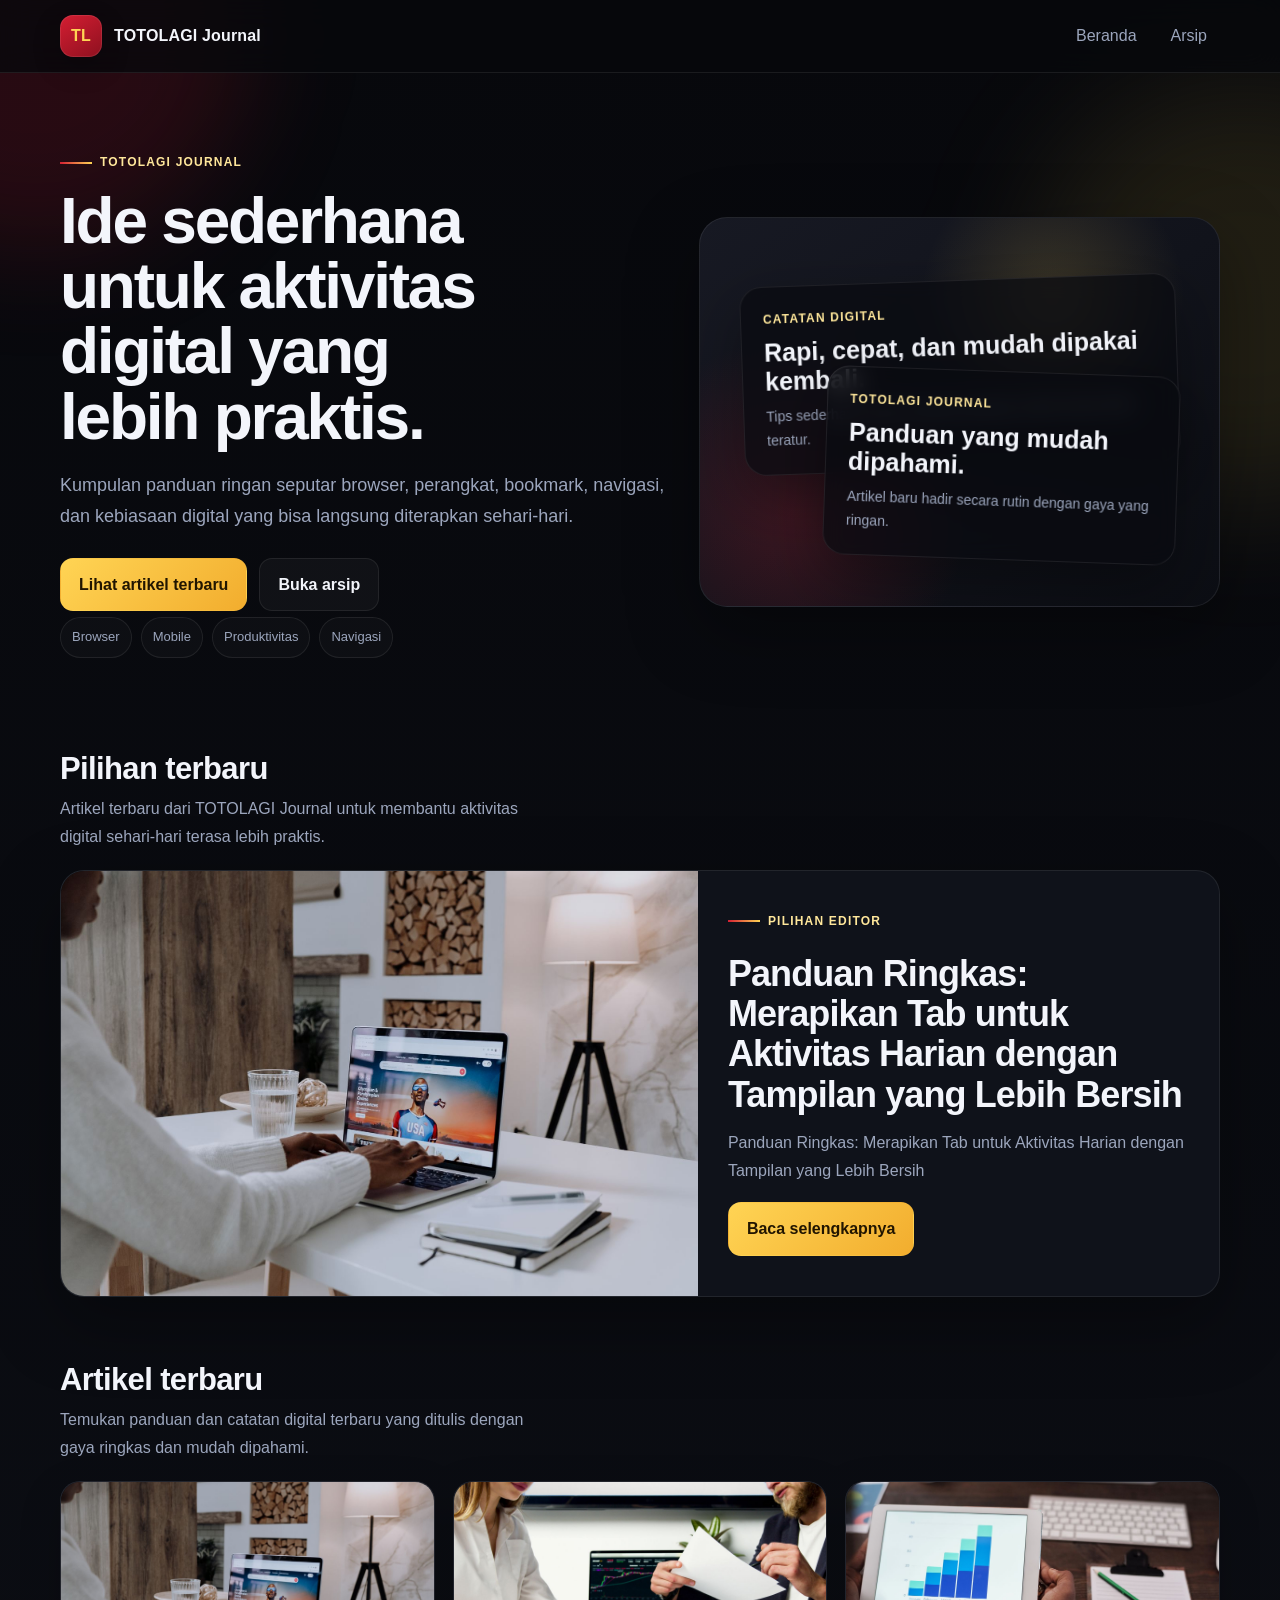
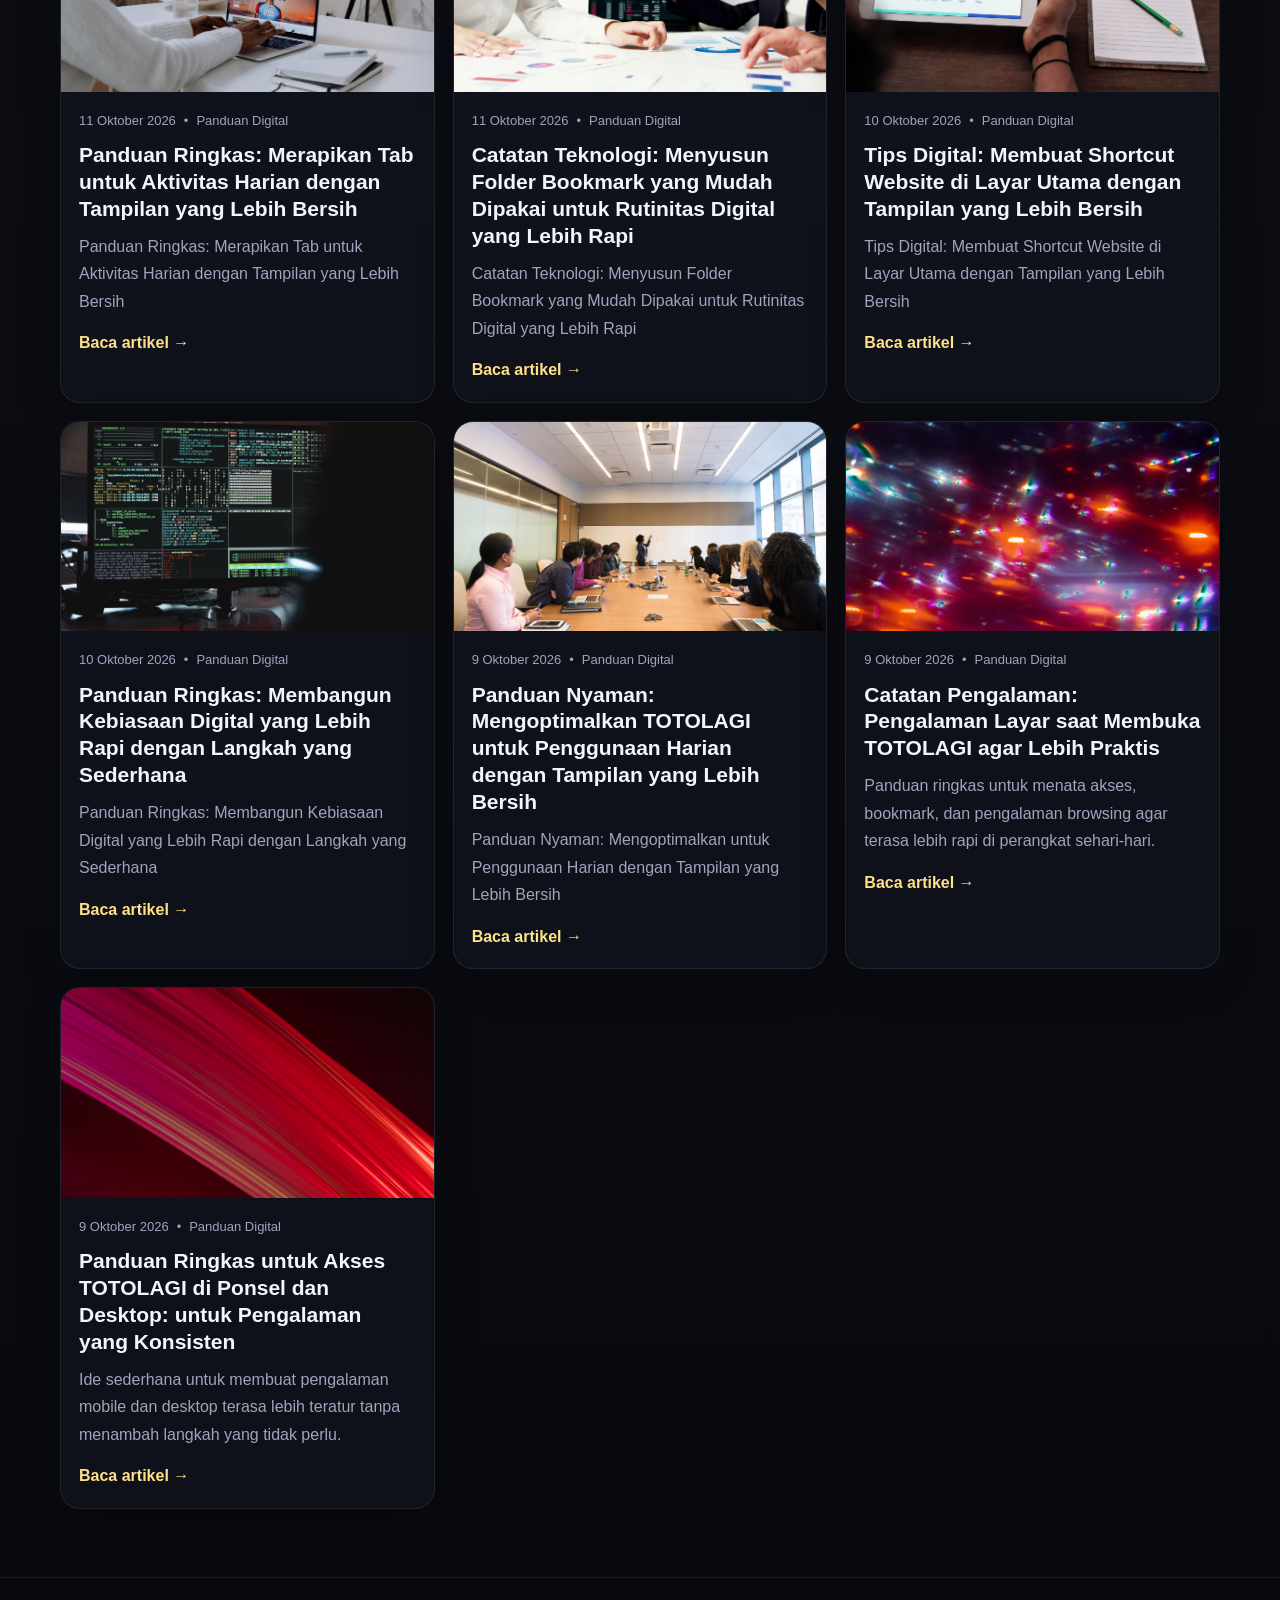
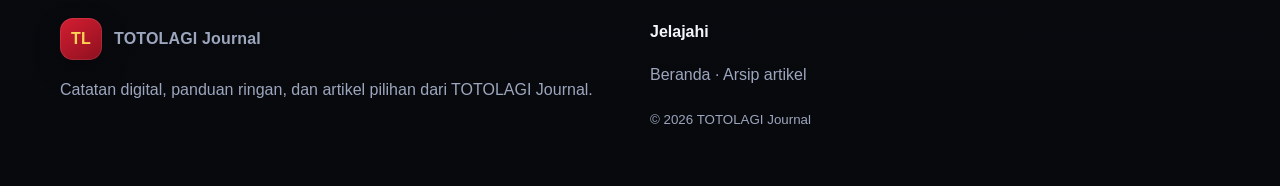
==== commit 143fb578: "Publish: Panduan Ringkas: Merapikan Tab untuk Aktivitas Harian dengan Tampilan yang Lebih Bersih" ====
--- a/index.html
+++ b/index.html
@@ -1 +1 @@
-<!doctype html><html lang="id-ID"><head><meta charset="utf-8"><meta name="viewport" content="width=device-width,initial-scale=1"><title>TOTOLAGI Journal — Panduan & Catatan Digital</title><meta name="description" content="Panduan ringan, catatan digital, dan artikel pilihan untuk pengalaman online yang lebih praktis."><meta name="robots" content="index,follow,max-image-preview:large,max-snippet:-1,max-video-preview:-1"><link rel="canonical" href="https://pphokipromo.github.io/bl/"><meta property="og:type" content="article"><meta property="og:title" content="TOTOLAGI Journal"><meta property="og:description" content="Panduan ringan, catatan digital, dan artikel pilihan untuk pengalaman online yang lebih praktis."><meta property="og:url" content="https://pphokipromo.github.io/bl/"><meta property="og:image" content="https://pphokipromo.github.io/bl/assets/images/visual-006.jpg"><meta property="og:site_name" content="TOTOLAGI Journal"><meta name="twitter:card" content="summary_large_image"><link rel="icon" href="https://pphokipromo.github.io/bl/assets/favicon.svg"><link rel="stylesheet" href="https://pphokipromo.github.io/bl/assets/style.css?v=9323d5d857"></head><body><div class="progress"></div><header class="topbar"><div class="wrap nav"><a class="brand" href="https://pphokipromo.github.io/bl/"><span class="brandmark">TL</span><span>TOTOLAGI Journal</span></a><nav class="navlinks"><a href="https://pphokipromo.github.io/bl/">Beranda</a><a href="https://pphokipromo.github.io/bl/arsip.html">Arsip</a></nav></div></header><main><section class="hero"><div class="wrap hero-grid"><div class="reveal"><div class="eyebrow">TOTOLAGI Journal</div><h1>Ide sederhana untuk aktivitas digital yang lebih praktis.</h1><p>Kumpulan panduan ringan seputar browser, perangkat, bookmark, navigasi, dan kebiasaan digital yang bisa langsung diterapkan sehari-hari.</p><div class="hero-actions"><a class="btn btn-primary" href="#artikel">Lihat artikel terbaru</a><a class="btn btn-ghost" href="https://pphokipromo.github.io/bl/arsip.html">Buka arsip</a></div><div class="topic-row"><span class="topic">Browser</span><span class="topic">Mobile</span><span class="topic">Produktivitas</span><span class="topic">Navigasi</span></div></div><div class="hero-visual reveal"><div class="visual-card"><div class="visual-label">Catatan digital</div><h3>Rapi, cepat, dan mudah dipakai kembali.</h3><p>Tips sederhana untuk membuat aktivitas online terasa lebih teratur.</p></div><div class="visual-card small"><div class="visual-label">TOTOLAGI Journal</div><h3>Panduan yang mudah dipahami.</h3><p>Artikel baru hadir secara rutin dengan gaya yang ringan.</p></div></div></div></section><section class="section wrap"><div class="section-head"><div><h2>Pilihan terbaru</h2><p>Artikel terbaru dari TOTOLAGI Journal untuk membantu aktivitas digital sehari-hari terasa lebih praktis.</p></div></div><article class="featured reveal"><div class="featured-media"><img src="https://pphokipromo.github.io/bl/assets/images/visual-006.jpg" alt="Catatan Teknologi: Menyusun Folder Bookmark yang Mudah Dipakai untuk Rutinitas Digital yang Lebih Rapi"></div><div class="featured-copy"><div class="eyebrow">Pilihan editor</div><h2>Catatan Teknologi: Menyusun Folder Bookmark yang Mudah Dipakai untuk Rutinitas Digital yang Lebih Rapi</h2><p>Catatan Teknologi: Menyusun Folder Bookmark yang Mudah Dipakai untuk Rutinitas Digital yang Lebih Rapi</p><div><a class="btn btn-primary" href="https://pphokipromo.github.io/bl/posts/catatan-teknologi-menyusun-folder-bookmark-yang-mudah-dipakai-untuk-rutinitas-digital-yang-lebih-rapi.html">Baca selengkapnya</a></div></div></article></section><section class="section wrap" id="artikel"><div class="section-head"><div><h2>Artikel terbaru</h2><p>Temukan panduan dan catatan digital terbaru yang ditulis dengan gaya ringkas dan mudah dipahami.</p></div></div><div class="grid"><article class="card reveal"><a href="https://pphokipromo.github.io/bl/posts/catatan-teknologi-menyusun-folder-bookmark-yang-mudah-dipakai-untuk-rutinitas-digital-yang-lebih-rapi.html"><div class="thumb"><img loading="lazy" src="https://pphokipromo.github.io/bl/assets/images/visual-006.jpg" alt="Catatan Teknologi: Menyusun Folder Bookmark yang Mudah Dipakai untuk Rutinitas Digital yang Lebih Rapi"></div><div class="card-body"><div class="meta"><span>11 Oktober 2026</span><span>•</span><span>Panduan Digital</span></div><h3 class="title">Catatan Teknologi: Menyusun Folder Bookmark yang Mudah Dipakai untuk Rutinitas Digital yang Lebih Rapi</h3><p class="excerpt">Catatan Teknologi: Menyusun Folder Bookmark yang Mudah Dipakai untuk Rutinitas Digital yang Lebih Rapi</p><span class="read">Baca artikel →</span></div></a></article><article class="card reveal"><a href="https://pphokipromo.github.io/bl/posts/tips-digital-membuat-shortcut-website-di-layar-utama-dengan-tampilan-yang-lebih-bersih.html"><div class="thumb"><img loading="lazy" src="https://pphokipromo.github.io/bl/assets/images/visual-005.jpg" alt="Tips Digital: Membuat Shortcut Website di Layar Utama dengan Tampilan yang Lebih Bersih"></div><div class="card-body"><div class="meta"><span>10 Oktober 2026</span><span>•</span><span>Panduan Digital</span></div><h3 class="title">Tips Digital: Membuat Shortcut Website di Layar Utama dengan Tampilan yang Lebih Bersih</h3><p class="excerpt">Tips Digital: Membuat Shortcut Website di Layar Utama dengan Tampilan yang Lebih Bersih</p><span class="read">Baca artikel →</span></div></a></article><article class="card reveal"><a href="https://pphokipromo.github.io/bl/posts/panduan-ringkas-membangun-kebiasaan-digital-yang-lebih-rapi-dengan-langkah-yang-sederhana.html"><div class="thumb"><img loading="lazy" src="https://pphokipromo.github.io/bl/assets/images/visual-004.jpg" alt="Panduan Ringkas: Membangun Kebiasaan Digital yang Lebih Rapi dengan Langkah yang Sederhana"></div><div class="card-body"><div class="meta"><span>10 Oktober 2026</span><span>•</span><span>Panduan Digital</span></div><h3 class="title">Panduan Ringkas: Membangun Kebiasaan Digital yang Lebih Rapi dengan Langkah yang Sederhana</h3><p class="excerpt">Panduan Ringkas: Membangun Kebiasaan Digital yang Lebih Rapi dengan Langkah yang Sederhana</p><span class="read">Baca artikel →</span></div></a></article><article class="card reveal"><a href="https://pphokipromo.github.io/bl/posts/panduan-nyaman-mengoptimalkan-totolagi-untuk-penggunaan-harian-dengan-tampilan-yang-lebih-bersih.html"><div class="thumb"><img loading="lazy" src="https://pphokipromo.github.io/bl/assets/images/visual-003.jpg" alt="Panduan Nyaman: Mengoptimalkan TOTOLAGI untuk Penggunaan Harian dengan Tampilan yang Lebih Bersih"></div><div class="card-body"><div class="meta"><span>9 Oktober 2026</span><span>•</span><span>Panduan Digital</span></div><h3 class="title">Panduan Nyaman: Mengoptimalkan TOTOLAGI untuk Penggunaan Harian dengan Tampilan yang Lebih Bersih</h3><p class="excerpt">Panduan Nyaman: Mengoptimalkan untuk Penggunaan Harian dengan Tampilan yang Lebih Bersih</p><span class="read">Baca artikel →</span></div></a></article><article class="card reveal"><a href="https://pphokipromo.github.io/bl/posts/catatan-pengalaman-pengalaman-layar-saat-membuka-totolagi-agar-lebih-praktis.html"><div class="thumb"><img loading="lazy" src="https://pphokipromo.github.io/bl/assets/images/visual-02.jpg" alt="Catatan Pengalaman: Pengalaman Layar saat Membuka TOTOLAGI agar Lebih Praktis"></div><div class="card-body"><div class="meta"><span>9 Oktober 2026</span><span>•</span><span>Panduan Digital</span></div><h3 class="title">Catatan Pengalaman: Pengalaman Layar saat Membuka TOTOLAGI agar Lebih Praktis</h3><p class="excerpt">Panduan ringkas untuk menata akses, bookmark, dan pengalaman browsing agar terasa lebih rapi di perangkat sehari-hari.</p><span class="read">Baca artikel →</span></div></a></article><article class="card reveal"><a href="https://pphokipromo.github.io/bl/posts/panduan-ringkas-untuk-akses-totolagi-di-ponsel-dan-desktop-untuk-pengalaman-yang-konsisten.html"><div class="thumb"><img loading="lazy" src="https://pphokipromo.github.io/bl/assets/images/visual-01.jpg" alt="Panduan Ringkas untuk Akses TOTOLAGI di Ponsel dan Desktop: untuk Pengalaman yang Konsisten"></div><div class="card-body"><div class="meta"><span>9 Oktober 2026</span><span>•</span><span>Panduan Digital</span></div><h3 class="title">Panduan Ringkas untuk Akses TOTOLAGI di Ponsel dan Desktop: untuk Pengalaman yang Konsisten</h3><p class="excerpt">Ide sederhana untuk membuat pengalaman mobile dan desktop terasa lebih teratur tanpa menambah langkah yang tidak perlu.</p><span class="read">Baca artikel →</span></div></a></article></div></section></main><footer class="footer"><div class="wrap footer-grid"><div><div class="brand"><span class="brandmark">TL</span><span>TOTOLAGI Journal</span></div><p>Catatan digital, panduan ringan, dan artikel pilihan dari TOTOLAGI Journal.</p></div><div><strong>Jelajahi</strong><p><a href="https://pphokipromo.github.io/bl/">Beranda</a> · <a href="https://pphokipromo.github.io/bl/arsip.html">Arsip artikel</a></p><small>© 2026 TOTOLAGI Journal</small></div></div></footer><script src="https://pphokipromo.github.io/bl/assets/app.js?v=9323d5d857"></script></body></html>+<!doctype html><html lang="id-ID"><head><meta charset="utf-8"><meta name="viewport" content="width=device-width,initial-scale=1"><title>TOTOLAGI Journal — Panduan & Catatan Digital</title><meta name="description" content="Panduan ringan, catatan digital, dan artikel pilihan untuk pengalaman online yang lebih praktis."><meta name="robots" content="index,follow,max-image-preview:large,max-snippet:-1,max-video-preview:-1"><link rel="canonical" href="https://pphokipromo.github.io/bl/"><meta property="og:type" content="article"><meta property="og:title" content="TOTOLAGI Journal"><meta property="og:description" content="Panduan ringan, catatan digital, dan artikel pilihan untuk pengalaman online yang lebih praktis."><meta property="og:url" content="https://pphokipromo.github.io/bl/"><meta property="og:image" content="https://pphokipromo.github.io/bl/assets/images/visual-007.jpg"><meta property="og:site_name" content="TOTOLAGI Journal"><meta name="twitter:card" content="summary_large_image"><link rel="icon" href="https://pphokipromo.github.io/bl/assets/favicon.svg"><link rel="stylesheet" href="https://pphokipromo.github.io/bl/assets/style.css?v=9323d5d857"></head><body><div class="progress"></div><header class="topbar"><div class="wrap nav"><a class="brand" href="https://pphokipromo.github.io/bl/"><span class="brandmark">TL</span><span>TOTOLAGI Journal</span></a><nav class="navlinks"><a href="https://pphokipromo.github.io/bl/">Beranda</a><a href="https://pphokipromo.github.io/bl/arsip.html">Arsip</a></nav></div></header><main><section class="hero"><div class="wrap hero-grid"><div class="reveal"><div class="eyebrow">TOTOLAGI Journal</div><h1>Ide sederhana untuk aktivitas digital yang lebih praktis.</h1><p>Kumpulan panduan ringan seputar browser, perangkat, bookmark, navigasi, dan kebiasaan digital yang bisa langsung diterapkan sehari-hari.</p><div class="hero-actions"><a class="btn btn-primary" href="#artikel">Lihat artikel terbaru</a><a class="btn btn-ghost" href="https://pphokipromo.github.io/bl/arsip.html">Buka arsip</a></div><div class="topic-row"><span class="topic">Browser</span><span class="topic">Mobile</span><span class="topic">Produktivitas</span><span class="topic">Navigasi</span></div></div><div class="hero-visual reveal"><div class="visual-card"><div class="visual-label">Catatan digital</div><h3>Rapi, cepat, dan mudah dipakai kembali.</h3><p>Tips sederhana untuk membuat aktivitas online terasa lebih teratur.</p></div><div class="visual-card small"><div class="visual-label">TOTOLAGI Journal</div><h3>Panduan yang mudah dipahami.</h3><p>Artikel baru hadir secara rutin dengan gaya yang ringan.</p></div></div></div></section><section class="section wrap"><div class="section-head"><div><h2>Pilihan terbaru</h2><p>Artikel terbaru dari TOTOLAGI Journal untuk membantu aktivitas digital sehari-hari terasa lebih praktis.</p></div></div><article class="featured reveal"><div class="featured-media"><img src="https://pphokipromo.github.io/bl/assets/images/visual-007.jpg" alt="Panduan Ringkas: Merapikan Tab untuk Aktivitas Harian dengan Tampilan yang Lebih Bersih"></div><div class="featured-copy"><div class="eyebrow">Pilihan editor</div><h2>Panduan Ringkas: Merapikan Tab untuk Aktivitas Harian dengan Tampilan yang Lebih Bersih</h2><p>Panduan Ringkas: Merapikan Tab untuk Aktivitas Harian dengan Tampilan yang Lebih Bersih</p><div><a class="btn btn-primary" href="https://pphokipromo.github.io/bl/posts/panduan-ringkas-merapikan-tab-untuk-aktivitas-harian-dengan-tampilan-yang-lebih-bersih.html">Baca selengkapnya</a></div></div></article></section><section class="section wrap" id="artikel"><div class="section-head"><div><h2>Artikel terbaru</h2><p>Temukan panduan dan catatan digital terbaru yang ditulis dengan gaya ringkas dan mudah dipahami.</p></div></div><div class="grid"><article class="card reveal"><a href="https://pphokipromo.github.io/bl/posts/panduan-ringkas-merapikan-tab-untuk-aktivitas-harian-dengan-tampilan-yang-lebih-bersih.html"><div class="thumb"><img loading="lazy" src="https://pphokipromo.github.io/bl/assets/images/visual-007.jpg" alt="Panduan Ringkas: Merapikan Tab untuk Aktivitas Harian dengan Tampilan yang Lebih Bersih"></div><div class="card-body"><div class="meta"><span>11 Oktober 2026</span><span>•</span><span>Panduan Digital</span></div><h3 class="title">Panduan Ringkas: Merapikan Tab untuk Aktivitas Harian dengan Tampilan yang Lebih Bersih</h3><p class="excerpt">Panduan Ringkas: Merapikan Tab untuk Aktivitas Harian dengan Tampilan yang Lebih Bersih</p><span class="read">Baca artikel →</span></div></a></article><article class="card reveal"><a href="https://pphokipromo.github.io/bl/posts/catatan-teknologi-menyusun-folder-bookmark-yang-mudah-dipakai-untuk-rutinitas-digital-yang-lebih-rapi.html"><div class="thumb"><img loading="lazy" src="https://pphokipromo.github.io/bl/assets/images/visual-006.jpg" alt="Catatan Teknologi: Menyusun Folder Bookmark yang Mudah Dipakai untuk Rutinitas Digital yang Lebih Rapi"></div><div class="card-body"><div class="meta"><span>11 Oktober 2026</span><span>•</span><span>Panduan Digital</span></div><h3 class="title">Catatan Teknologi: Menyusun Folder Bookmark yang Mudah Dipakai untuk Rutinitas Digital yang Lebih Rapi</h3><p class="excerpt">Catatan Teknologi: Menyusun Folder Bookmark yang Mudah Dipakai untuk Rutinitas Digital yang Lebih Rapi</p><span class="read">Baca artikel →</span></div></a></article><article class="card reveal"><a href="https://pphokipromo.github.io/bl/posts/tips-digital-membuat-shortcut-website-di-layar-utama-dengan-tampilan-yang-lebih-bersih.html"><div class="thumb"><img loading="lazy" src="https://pphokipromo.github.io/bl/assets/images/visual-005.jpg" alt="Tips Digital: Membuat Shortcut Website di Layar Utama dengan Tampilan yang Lebih Bersih"></div><div class="card-body"><div class="meta"><span>10 Oktober 2026</span><span>•</span><span>Panduan Digital</span></div><h3 class="title">Tips Digital: Membuat Shortcut Website di Layar Utama dengan Tampilan yang Lebih Bersih</h3><p class="excerpt">Tips Digital: Membuat Shortcut Website di Layar Utama dengan Tampilan yang Lebih Bersih</p><span class="read">Baca artikel →</span></div></a></article><article class="card reveal"><a href="https://pphokipromo.github.io/bl/posts/panduan-ringkas-membangun-kebiasaan-digital-yang-lebih-rapi-dengan-langkah-yang-sederhana.html"><div class="thumb"><img loading="lazy" src="https://pphokipromo.github.io/bl/assets/images/visual-004.jpg" alt="Panduan Ringkas: Membangun Kebiasaan Digital yang Lebih Rapi dengan Langkah yang Sederhana"></div><div class="card-body"><div class="meta"><span>10 Oktober 2026</span><span>•</span><span>Panduan Digital</span></div><h3 class="title">Panduan Ringkas: Membangun Kebiasaan Digital yang Lebih Rapi dengan Langkah yang Sederhana</h3><p class="excerpt">Panduan Ringkas: Membangun Kebiasaan Digital yang Lebih Rapi dengan Langkah yang Sederhana</p><span class="read">Baca artikel →</span></div></a></article><article class="card reveal"><a href="https://pphokipromo.github.io/bl/posts/panduan-nyaman-mengoptimalkan-totolagi-untuk-penggunaan-harian-dengan-tampilan-yang-lebih-bersih.html"><div class="thumb"><img loading="lazy" src="https://pphokipromo.github.io/bl/assets/images/visual-003.jpg" alt="Panduan Nyaman: Mengoptimalkan TOTOLAGI untuk Penggunaan Harian dengan Tampilan yang Lebih Bersih"></div><div class="card-body"><div class="meta"><span>9 Oktober 2026</span><span>•</span><span>Panduan Digital</span></div><h3 class="title">Panduan Nyaman: Mengoptimalkan TOTOLAGI untuk Penggunaan Harian dengan Tampilan yang Lebih Bersih</h3><p class="excerpt">Panduan Nyaman: Mengoptimalkan untuk Penggunaan Harian dengan Tampilan yang Lebih Bersih</p><span class="read">Baca artikel →</span></div></a></article><article class="card reveal"><a href="https://pphokipromo.github.io/bl/posts/catatan-pengalaman-pengalaman-layar-saat-membuka-totolagi-agar-lebih-praktis.html"><div class="thumb"><img loading="lazy" src="https://pphokipromo.github.io/bl/assets/images/visual-02.jpg" alt="Catatan Pengalaman: Pengalaman Layar saat Membuka TOTOLAGI agar Lebih Praktis"></div><div class="card-body"><div class="meta"><span>9 Oktober 2026</span><span>•</span><span>Panduan Digital</span></div><h3 class="title">Catatan Pengalaman: Pengalaman Layar saat Membuka TOTOLAGI agar Lebih Praktis</h3><p class="excerpt">Panduan ringkas untuk menata akses, bookmark, dan pengalaman browsing agar terasa lebih rapi di perangkat sehari-hari.</p><span class="read">Baca artikel →</span></div></a></article><article class="card reveal"><a href="https://pphokipromo.github.io/bl/posts/panduan-ringkas-untuk-akses-totolagi-di-ponsel-dan-desktop-untuk-pengalaman-yang-konsisten.html"><div class="thumb"><img loading="lazy" src="https://pphokipromo.github.io/bl/assets/images/visual-01.jpg" alt="Panduan Ringkas untuk Akses TOTOLAGI di Ponsel dan Desktop: untuk Pengalaman yang Konsisten"></div><div class="card-body"><div class="meta"><span>9 Oktober 2026</span><span>•</span><span>Panduan Digital</span></div><h3 class="title">Panduan Ringkas untuk Akses TOTOLAGI di Ponsel dan Desktop: untuk Pengalaman yang Konsisten</h3><p class="excerpt">Ide sederhana untuk membuat pengalaman mobile dan desktop terasa lebih teratur tanpa menambah langkah yang tidak perlu.</p><span class="read">Baca artikel →</span></div></a></article></div></section></main><footer class="footer"><div class="wrap footer-grid"><div><div class="brand"><span class="brandmark">TL</span><span>TOTOLAGI Journal</span></div><p>Catatan digital, panduan ringan, dan artikel pilihan dari TOTOLAGI Journal.</p></div><div><strong>Jelajahi</strong><p><a href="https://pphokipromo.github.io/bl/">Beranda</a> · <a href="https://pphokipromo.github.io/bl/arsip.html">Arsip artikel</a></p><small>© 2026 TOTOLAGI Journal</small></div></div></footer><script src="https://pphokipromo.github.io/bl/assets/app.js?v=9323d5d857"></script></body></html>
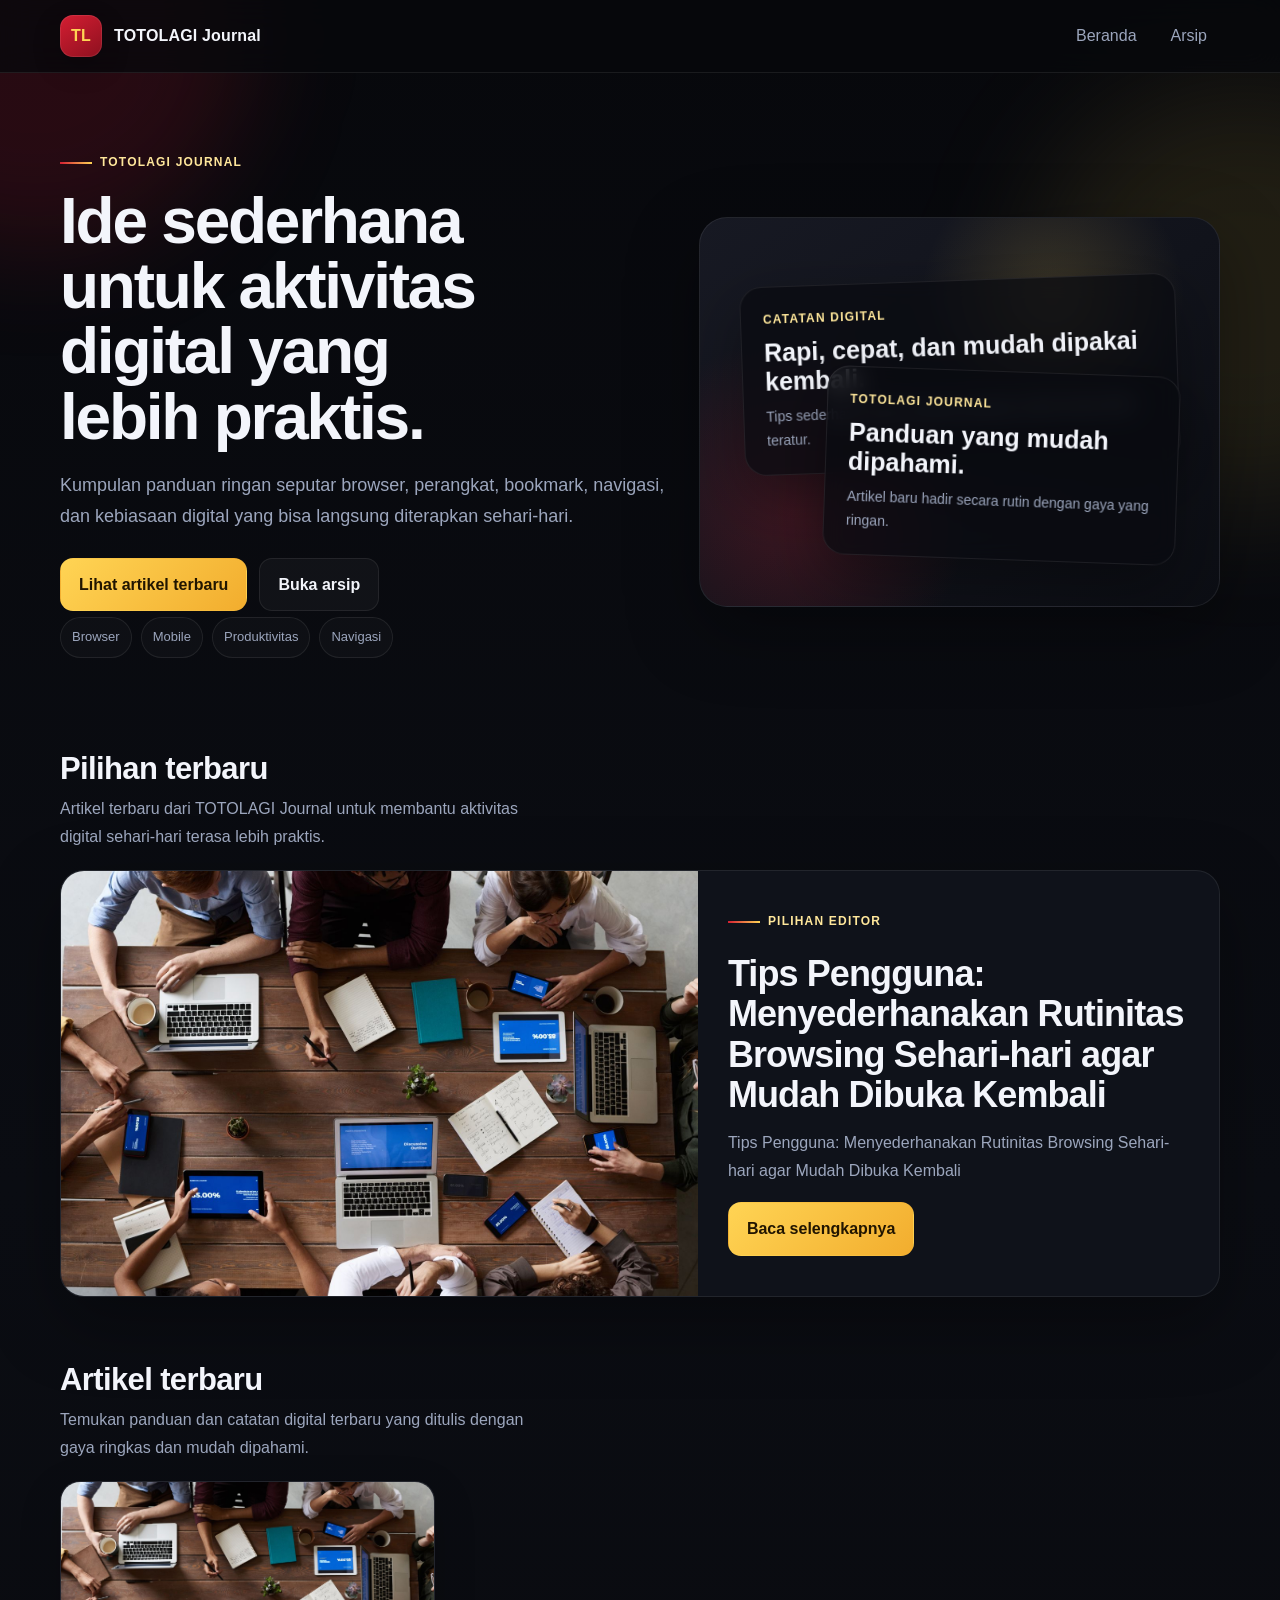
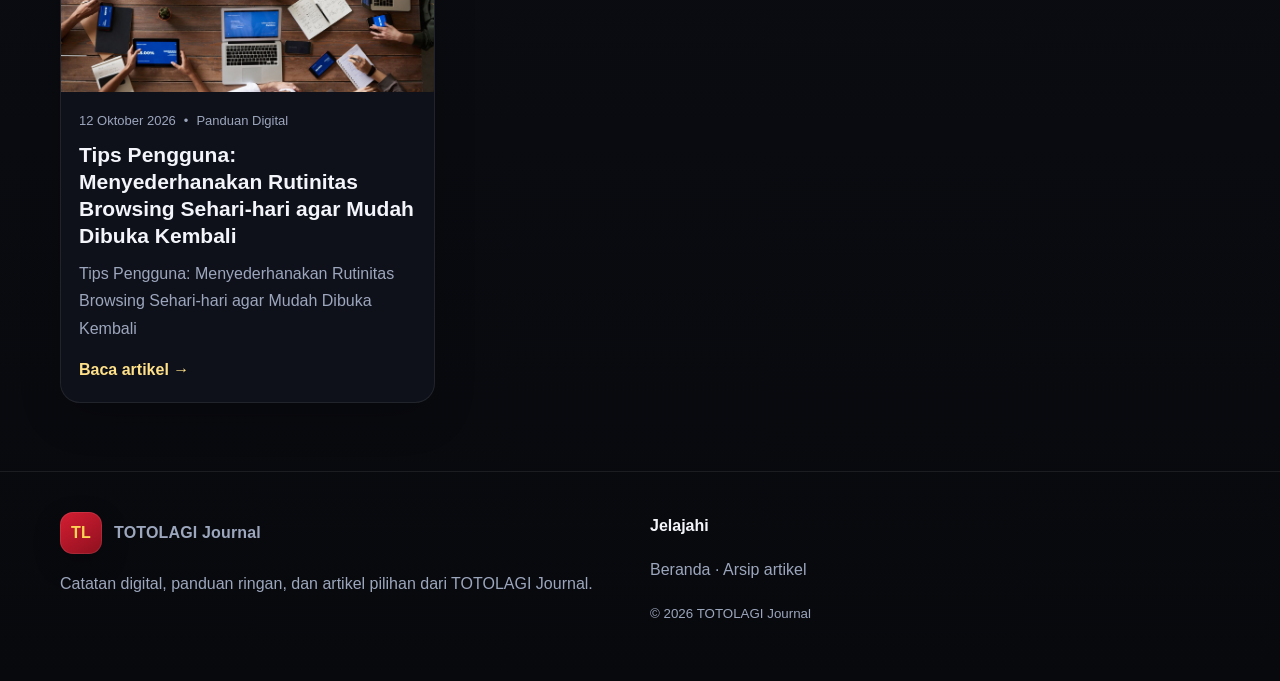
==== commit bfff8d17: "Publish: Tips Pengguna: Menyederhanakan Rutinitas Browsing Sehari-hari agar Mudah Dibuka Kembali" ====
--- a/index.html
+++ b/index.html
@@ -1 +1 @@
-<!doctype html><html lang="id-ID"><head><meta charset="utf-8"><meta name="viewport" content="width=device-width,initial-scale=1"><title>TOTOLAGI Journal — Panduan & Catatan Digital</title><meta name="description" content="Panduan ringan, catatan digital, dan artikel pilihan untuk pengalaman online yang lebih praktis."><meta name="robots" content="index,follow,max-image-preview:large,max-snippet:-1,max-video-preview:-1"><link rel="canonical" href="https://pphokipromo.github.io/bl/"><meta property="og:type" content="article"><meta property="og:title" content="TOTOLAGI Journal"><meta property="og:description" content="Panduan ringan, catatan digital, dan artikel pilihan untuk pengalaman online yang lebih praktis."><meta property="og:url" content="https://pphokipromo.github.io/bl/"><meta property="og:image" content="https://pphokipromo.github.io/bl/assets/images/visual-007.jpg"><meta property="og:site_name" content="TOTOLAGI Journal"><meta name="twitter:card" content="summary_large_image"><link rel="icon" href="https://pphokipromo.github.io/bl/assets/favicon.svg"><link rel="stylesheet" href="https://pphokipromo.github.io/bl/assets/style.css?v=9323d5d857"></head><body><div class="progress"></div><header class="topbar"><div class="wrap nav"><a class="brand" href="https://pphokipromo.github.io/bl/"><span class="brandmark">TL</span><span>TOTOLAGI Journal</span></a><nav class="navlinks"><a href="https://pphokipromo.github.io/bl/">Beranda</a><a href="https://pphokipromo.github.io/bl/arsip.html">Arsip</a></nav></div></header><main><section class="hero"><div class="wrap hero-grid"><div class="reveal"><div class="eyebrow">TOTOLAGI Journal</div><h1>Ide sederhana untuk aktivitas digital yang lebih praktis.</h1><p>Kumpulan panduan ringan seputar browser, perangkat, bookmark, navigasi, dan kebiasaan digital yang bisa langsung diterapkan sehari-hari.</p><div class="hero-actions"><a class="btn btn-primary" href="#artikel">Lihat artikel terbaru</a><a class="btn btn-ghost" href="https://pphokipromo.github.io/bl/arsip.html">Buka arsip</a></div><div class="topic-row"><span class="topic">Browser</span><span class="topic">Mobile</span><span class="topic">Produktivitas</span><span class="topic">Navigasi</span></div></div><div class="hero-visual reveal"><div class="visual-card"><div class="visual-label">Catatan digital</div><h3>Rapi, cepat, dan mudah dipakai kembali.</h3><p>Tips sederhana untuk membuat aktivitas online terasa lebih teratur.</p></div><div class="visual-card small"><div class="visual-label">TOTOLAGI Journal</div><h3>Panduan yang mudah dipahami.</h3><p>Artikel baru hadir secara rutin dengan gaya yang ringan.</p></div></div></div></section><section class="section wrap"><div class="section-head"><div><h2>Pilihan terbaru</h2><p>Artikel terbaru dari TOTOLAGI Journal untuk membantu aktivitas digital sehari-hari terasa lebih praktis.</p></div></div><article class="featured reveal"><div class="featured-media"><img src="https://pphokipromo.github.io/bl/assets/images/visual-007.jpg" alt="Panduan Ringkas: Merapikan Tab untuk Aktivitas Harian dengan Tampilan yang Lebih Bersih"></div><div class="featured-copy"><div class="eyebrow">Pilihan editor</div><h2>Panduan Ringkas: Merapikan Tab untuk Aktivitas Harian dengan Tampilan yang Lebih Bersih</h2><p>Panduan Ringkas: Merapikan Tab untuk Aktivitas Harian dengan Tampilan yang Lebih Bersih</p><div><a class="btn btn-primary" href="https://pphokipromo.github.io/bl/posts/panduan-ringkas-merapikan-tab-untuk-aktivitas-harian-dengan-tampilan-yang-lebih-bersih.html">Baca selengkapnya</a></div></div></article></section><section class="section wrap" id="artikel"><div class="section-head"><div><h2>Artikel terbaru</h2><p>Temukan panduan dan catatan digital terbaru yang ditulis dengan gaya ringkas dan mudah dipahami.</p></div></div><div class="grid"><article class="card reveal"><a href="https://pphokipromo.github.io/bl/posts/panduan-ringkas-merapikan-tab-untuk-aktivitas-harian-dengan-tampilan-yang-lebih-bersih.html"><div class="thumb"><img loading="lazy" src="https://pphokipromo.github.io/bl/assets/images/visual-007.jpg" alt="Panduan Ringkas: Merapikan Tab untuk Aktivitas Harian dengan Tampilan yang Lebih Bersih"></div><div class="card-body"><div class="meta"><span>11 Oktober 2026</span><span>•</span><span>Panduan Digital</span></div><h3 class="title">Panduan Ringkas: Merapikan Tab untuk Aktivitas Harian dengan Tampilan yang Lebih Bersih</h3><p class="excerpt">Panduan Ringkas: Merapikan Tab untuk Aktivitas Harian dengan Tampilan yang Lebih Bersih</p><span class="read">Baca artikel →</span></div></a></article><article class="card reveal"><a href="https://pphokipromo.github.io/bl/posts/catatan-teknologi-menyusun-folder-bookmark-yang-mudah-dipakai-untuk-rutinitas-digital-yang-lebih-rapi.html"><div class="thumb"><img loading="lazy" src="https://pphokipromo.github.io/bl/assets/images/visual-006.jpg" alt="Catatan Teknologi: Menyusun Folder Bookmark yang Mudah Dipakai untuk Rutinitas Digital yang Lebih Rapi"></div><div class="card-body"><div class="meta"><span>11 Oktober 2026</span><span>•</span><span>Panduan Digital</span></div><h3 class="title">Catatan Teknologi: Menyusun Folder Bookmark yang Mudah Dipakai untuk Rutinitas Digital yang Lebih Rapi</h3><p class="excerpt">Catatan Teknologi: Menyusun Folder Bookmark yang Mudah Dipakai untuk Rutinitas Digital yang Lebih Rapi</p><span class="read">Baca artikel →</span></div></a></article><article class="card reveal"><a href="https://pphokipromo.github.io/bl/posts/tips-digital-membuat-shortcut-website-di-layar-utama-dengan-tampilan-yang-lebih-bersih.html"><div class="thumb"><img loading="lazy" src="https://pphokipromo.github.io/bl/assets/images/visual-005.jpg" alt="Tips Digital: Membuat Shortcut Website di Layar Utama dengan Tampilan yang Lebih Bersih"></div><div class="card-body"><div class="meta"><span>10 Oktober 2026</span><span>•</span><span>Panduan Digital</span></div><h3 class="title">Tips Digital: Membuat Shortcut Website di Layar Utama dengan Tampilan yang Lebih Bersih</h3><p class="excerpt">Tips Digital: Membuat Shortcut Website di Layar Utama dengan Tampilan yang Lebih Bersih</p><span class="read">Baca artikel →</span></div></a></article><article class="card reveal"><a href="https://pphokipromo.github.io/bl/posts/panduan-ringkas-membangun-kebiasaan-digital-yang-lebih-rapi-dengan-langkah-yang-sederhana.html"><div class="thumb"><img loading="lazy" src="https://pphokipromo.github.io/bl/assets/images/visual-004.jpg" alt="Panduan Ringkas: Membangun Kebiasaan Digital yang Lebih Rapi dengan Langkah yang Sederhana"></div><div class="card-body"><div class="meta"><span>10 Oktober 2026</span><span>•</span><span>Panduan Digital</span></div><h3 class="title">Panduan Ringkas: Membangun Kebiasaan Digital yang Lebih Rapi dengan Langkah yang Sederhana</h3><p class="excerpt">Panduan Ringkas: Membangun Kebiasaan Digital yang Lebih Rapi dengan Langkah yang Sederhana</p><span class="read">Baca artikel →</span></div></a></article><article class="card reveal"><a href="https://pphokipromo.github.io/bl/posts/panduan-nyaman-mengoptimalkan-totolagi-untuk-penggunaan-harian-dengan-tampilan-yang-lebih-bersih.html"><div class="thumb"><img loading="lazy" src="https://pphokipromo.github.io/bl/assets/images/visual-003.jpg" alt="Panduan Nyaman: Mengoptimalkan TOTOLAGI untuk Penggunaan Harian dengan Tampilan yang Lebih Bersih"></div><div class="card-body"><div class="meta"><span>9 Oktober 2026</span><span>•</span><span>Panduan Digital</span></div><h3 class="title">Panduan Nyaman: Mengoptimalkan TOTOLAGI untuk Penggunaan Harian dengan Tampilan yang Lebih Bersih</h3><p class="excerpt">Panduan Nyaman: Mengoptimalkan untuk Penggunaan Harian dengan Tampilan yang Lebih Bersih</p><span class="read">Baca artikel →</span></div></a></article><article class="card reveal"><a href="https://pphokipromo.github.io/bl/posts/catatan-pengalaman-pengalaman-layar-saat-membuka-totolagi-agar-lebih-praktis.html"><div class="thumb"><img loading="lazy" src="https://pphokipromo.github.io/bl/assets/images/visual-02.jpg" alt="Catatan Pengalaman: Pengalaman Layar saat Membuka TOTOLAGI agar Lebih Praktis"></div><div class="card-body"><div class="meta"><span>9 Oktober 2026</span><span>•</span><span>Panduan Digital</span></div><h3 class="title">Catatan Pengalaman: Pengalaman Layar saat Membuka TOTOLAGI agar Lebih Praktis</h3><p class="excerpt">Panduan ringkas untuk menata akses, bookmark, dan pengalaman browsing agar terasa lebih rapi di perangkat sehari-hari.</p><span class="read">Baca artikel →</span></div></a></article><article class="card reveal"><a href="https://pphokipromo.github.io/bl/posts/panduan-ringkas-untuk-akses-totolagi-di-ponsel-dan-desktop-untuk-pengalaman-yang-konsisten.html"><div class="thumb"><img loading="lazy" src="https://pphokipromo.github.io/bl/assets/images/visual-01.jpg" alt="Panduan Ringkas untuk Akses TOTOLAGI di Ponsel dan Desktop: untuk Pengalaman yang Konsisten"></div><div class="card-body"><div class="meta"><span>9 Oktober 2026</span><span>•</span><span>Panduan Digital</span></div><h3 class="title">Panduan Ringkas untuk Akses TOTOLAGI di Ponsel dan Desktop: untuk Pengalaman yang Konsisten</h3><p class="excerpt">Ide sederhana untuk membuat pengalaman mobile dan desktop terasa lebih teratur tanpa menambah langkah yang tidak perlu.</p><span class="read">Baca artikel →</span></div></a></article></div></section></main><footer class="footer"><div class="wrap footer-grid"><div><div class="brand"><span class="brandmark">TL</span><span>TOTOLAGI Journal</span></div><p>Catatan digital, panduan ringan, dan artikel pilihan dari TOTOLAGI Journal.</p></div><div><strong>Jelajahi</strong><p><a href="https://pphokipromo.github.io/bl/">Beranda</a> · <a href="https://pphokipromo.github.io/bl/arsip.html">Arsip artikel</a></p><small>© 2026 TOTOLAGI Journal</small></div></div></footer><script src="https://pphokipromo.github.io/bl/assets/app.js?v=9323d5d857"></script></body></html>+<!doctype html><html lang="id-ID"><head><meta charset="utf-8"><meta name="viewport" content="width=device-width,initial-scale=1"><title>TOTOLAGI Journal — Panduan & Catatan Digital</title><meta name="description" content="Panduan ringan, catatan digital, dan artikel pilihan untuk pengalaman online yang lebih praktis."><meta name="robots" content="index,follow,max-image-preview:large,max-snippet:-1,max-video-preview:-1"><link rel="canonical" href="https://pphokipromo.github.io/bl/"><meta property="og:type" content="article"><meta property="og:title" content="TOTOLAGI Journal"><meta property="og:description" content="Panduan ringan, catatan digital, dan artikel pilihan untuk pengalaman online yang lebih praktis."><meta property="og:url" content="https://pphokipromo.github.io/bl/"><meta property="og:image" content="https://pphokipromo.github.io/bl/assets/images/visual-001.jpg"><meta property="og:site_name" content="TOTOLAGI Journal"><meta name="twitter:card" content="summary_large_image"><link rel="icon" href="https://pphokipromo.github.io/bl/assets/favicon.svg"><link rel="stylesheet" href="https://pphokipromo.github.io/bl/assets/style.css?v=9323d5d857"></head><body><div class="progress"></div><header class="topbar"><div class="wrap nav"><a class="brand" href="https://pphokipromo.github.io/bl/"><span class="brandmark">TL</span><span>TOTOLAGI Journal</span></a><nav class="navlinks"><a href="https://pphokipromo.github.io/bl/">Beranda</a><a href="https://pphokipromo.github.io/bl/arsip.html">Arsip</a></nav></div></header><main><section class="hero"><div class="wrap hero-grid"><div class="reveal"><div class="eyebrow">TOTOLAGI Journal</div><h1>Ide sederhana untuk aktivitas digital yang lebih praktis.</h1><p>Kumpulan panduan ringan seputar browser, perangkat, bookmark, navigasi, dan kebiasaan digital yang bisa langsung diterapkan sehari-hari.</p><div class="hero-actions"><a class="btn btn-primary" href="#artikel">Lihat artikel terbaru</a><a class="btn btn-ghost" href="https://pphokipromo.github.io/bl/arsip.html">Buka arsip</a></div><div class="topic-row"><span class="topic">Browser</span><span class="topic">Mobile</span><span class="topic">Produktivitas</span><span class="topic">Navigasi</span></div></div><div class="hero-visual reveal"><div class="visual-card"><div class="visual-label">Catatan digital</div><h3>Rapi, cepat, dan mudah dipakai kembali.</h3><p>Tips sederhana untuk membuat aktivitas online terasa lebih teratur.</p></div><div class="visual-card small"><div class="visual-label">TOTOLAGI Journal</div><h3>Panduan yang mudah dipahami.</h3><p>Artikel baru hadir secara rutin dengan gaya yang ringan.</p></div></div></div></section><section class="section wrap"><div class="section-head"><div><h2>Pilihan terbaru</h2><p>Artikel terbaru dari TOTOLAGI Journal untuk membantu aktivitas digital sehari-hari terasa lebih praktis.</p></div></div><article class="featured reveal"><div class="featured-media"><img src="https://pphokipromo.github.io/bl/assets/images/visual-001.jpg" alt="Tips Pengguna: Menyederhanakan Rutinitas Browsing Sehari-hari agar Mudah Dibuka Kembali"></div><div class="featured-copy"><div class="eyebrow">Pilihan editor</div><h2>Tips Pengguna: Menyederhanakan Rutinitas Browsing Sehari-hari agar Mudah Dibuka Kembali</h2><p>Tips Pengguna: Menyederhanakan Rutinitas Browsing Sehari-hari agar Mudah Dibuka Kembali</p><div><a class="btn btn-primary" href="https://pphokipromo.github.io/bl/posts/tips-pengguna-menyederhanakan-rutinitas-browsing-sehari-hari-agar-mudah-dibuka-kembali.html">Baca selengkapnya</a></div></div></article></section><section class="section wrap" id="artikel"><div class="section-head"><div><h2>Artikel terbaru</h2><p>Temukan panduan dan catatan digital terbaru yang ditulis dengan gaya ringkas dan mudah dipahami.</p></div></div><div class="grid"><article class="card reveal"><a href="https://pphokipromo.github.io/bl/posts/tips-pengguna-menyederhanakan-rutinitas-browsing-sehari-hari-agar-mudah-dibuka-kembali.html"><div class="thumb"><img loading="lazy" src="https://pphokipromo.github.io/bl/assets/images/visual-001.jpg" alt="Tips Pengguna: Menyederhanakan Rutinitas Browsing Sehari-hari agar Mudah Dibuka Kembali"></div><div class="card-body"><div class="meta"><span>12 Oktober 2026</span><span>•</span><span>Panduan Digital</span></div><h3 class="title">Tips Pengguna: Menyederhanakan Rutinitas Browsing Sehari-hari agar Mudah Dibuka Kembali</h3><p class="excerpt">Tips Pengguna: Menyederhanakan Rutinitas Browsing Sehari-hari agar Mudah Dibuka Kembali</p><span class="read">Baca artikel →</span></div></a></article></div></section></main><footer class="footer"><div class="wrap footer-grid"><div><div class="brand"><span class="brandmark">TL</span><span>TOTOLAGI Journal</span></div><p>Catatan digital, panduan ringan, dan artikel pilihan dari TOTOLAGI Journal.</p></div><div><strong>Jelajahi</strong><p><a href="https://pphokipromo.github.io/bl/">Beranda</a> · <a href="https://pphokipromo.github.io/bl/arsip.html">Arsip artikel</a></p><small>© 2026 TOTOLAGI Journal</small></div></div></footer><script src="https://pphokipromo.github.io/bl/assets/app.js?v=9323d5d857"></script></body></html>
